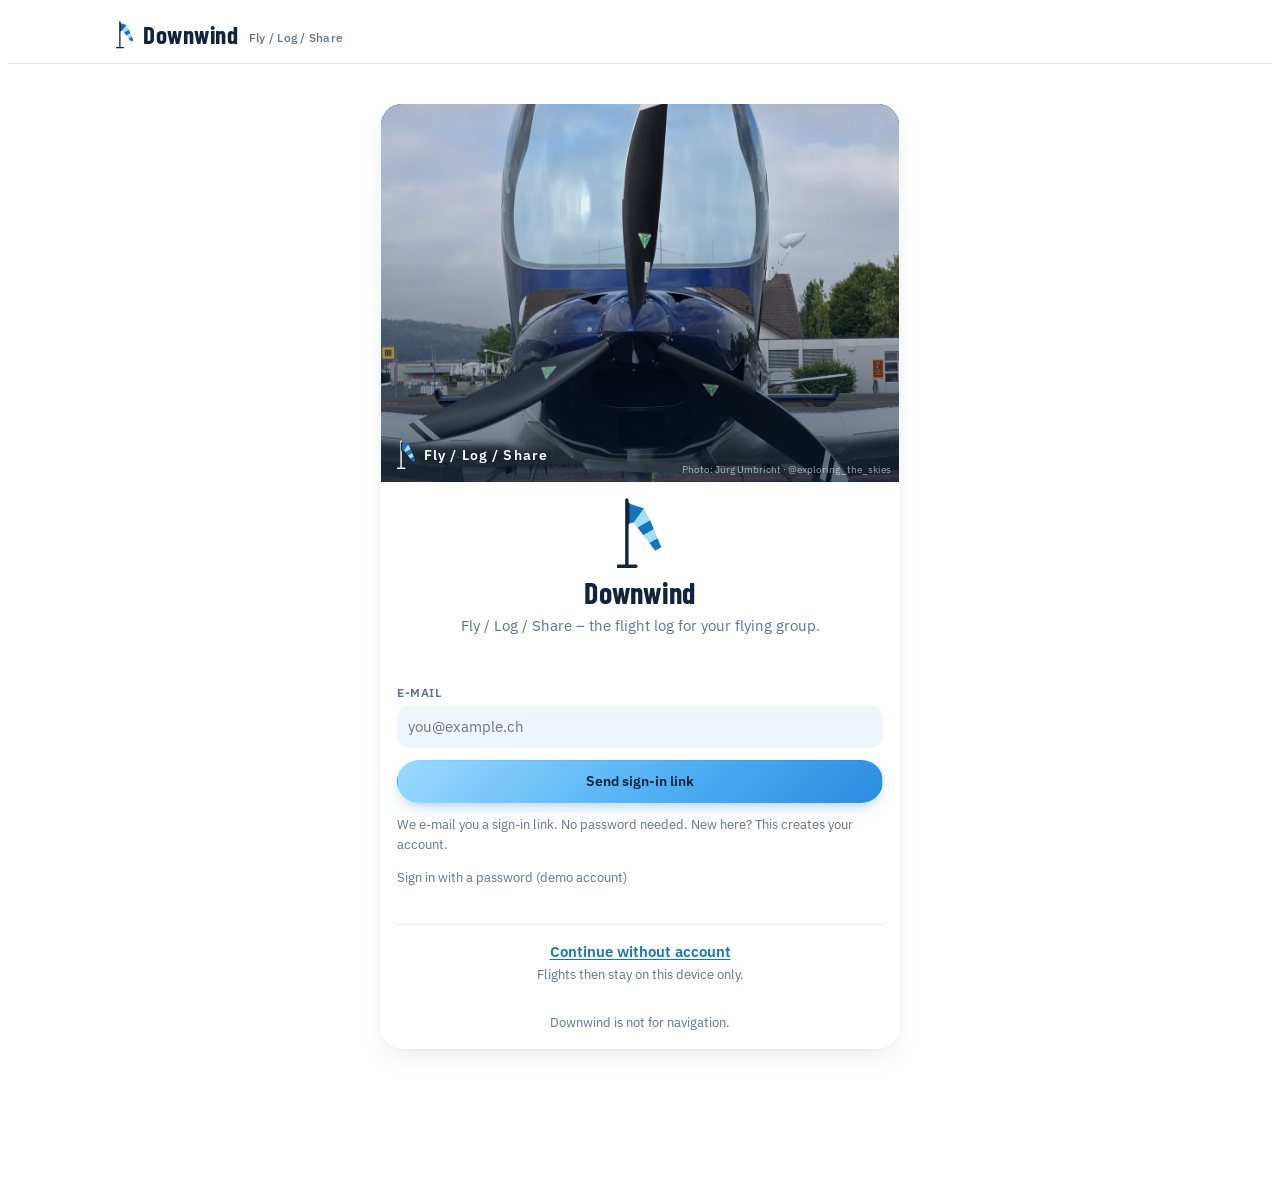
==== index.html @ 2564cd00 "Web version: flights as passenger, beta notice, admin inbox Co-Authored-By: Claude Opus 5.5 <noreply" ====
<!doctype html>
<html lang="en">
<head>
<meta charset="utf-8">
<meta name="viewport" id="vp" content="width=device-width,initial-scale=1,maximum-scale=1,user-scalable=no,viewport-fit=cover">
<meta name="theme-color" content="#FFFFFF">
<meta name="color-scheme" content="light">
<link rel="icon" type="image/svg+xml" href="favicon.svg">
<link rel="apple-touch-icon" href="apple-touch-icon.png">
<link rel="manifest" href="manifest.webmanifest">
<meta name="apple-mobile-web-app-capable" content="yes">
<meta name="mobile-web-app-capable" content="yes">
<meta name="apple-mobile-web-app-title" content="Downwind">
<title>Downwind</title>
  <script type="module" crossorigin src="./assets/index-BhSwcL5C.js"></script>
  <link rel="modulepreload" crossorigin href="./assets/rolldown-runtime-hePW80VL.js">
  <link rel="modulepreload" crossorigin href="./assets/preload-helper-BaNbYf_w.js">
  <link rel="modulepreload" crossorigin href="./assets/dist-C4hlIuk_.js">
  <link rel="stylesheet" crossorigin href="./assets/index-BS9RT2Ez.css">
</head>
<body>
<header class="top"><div class="top-in">
  <div class="brand">
    <svg class="windsock" width="18" height="28" viewBox="350 200 410 640" aria-hidden="true"><g transform="translate(108 -13)"><line x1="330" y1="230" x2="330" y2="820" stroke="#12243D" stroke-width="30" stroke-linecap="round"/><line x1="250" y1="820" x2="410" y2="820" stroke="#12243D" stroke-width="30" stroke-linecap="round"/><polygon points="350,262 483,306.8 393,430.6 350,438" fill="#1673BD"/><polygon points="483,306.8 537.3,410.7 424.7,475.7 393,430.6" fill="#A6DCFB"/><polygon points="537.3,410.7 570.8,490.7 477.2,544.7 424.7,475.7" fill="#1673BD"/><polygon points="570.8,490.7 603.8,571 530.2,613.5 477.2,544.7" fill="#A6DCFB"/><polygon points="603.8,571 636.8,651.2 583.2,682.2 530.2,613.5" fill="#1673BD"/><rect x="330" y="252" width="24" height="196" rx="10" fill="#12243D"/></g></svg>
    <span>Downwind</span><span class="tagline">Fly / Log / Share</span>
  </div>
  <h1 class="top-title" id="topTitle" hidden></h1>
  <nav class="top-nav" id="topnav">
    <button data-nav="feed">Feed</button>
    <button data-nav="explore">Explore</button>
    <button data-nav="log">Logbook</button>
    <button data-nav="club">Club</button>
    <button data-nav="record" class="rec">+ Log flight</button>
  </nav>
</div></header>
<div class="sb-shade" aria-hidden="true"></div>
<div class="hdr-actions" id="hdrActions">
  <button class="hdr-btn" data-nav="messages" aria-label="Messages"><svg viewBox="0 0 24 24" width="21" height="21" fill="none" stroke="currentColor" stroke-width="1.8" stroke-linejoin="round"><path d="M4 5.5h16a1 1 0 0 1 1 1v10a1 1 0 0 1-1 1H9.5L5 21v-3.5H4a1 1 0 0 1-1-1v-10a1 1 0 0 1 1-1z"/></svg><span class="hdr-badge" id="msgBadge" hidden></span></button>
  <button class="hdr-btn" data-nav="settings" aria-label="Settings"><svg viewBox="0 0 24 24" width="21" height="21" fill="none" stroke="currentColor" stroke-width="1.8" stroke-linecap="round" stroke-linejoin="round"><circle cx="12" cy="12" r="3"/><path d="M19.4 15a1.7 1.7 0 0 0 .3 1.8l.1.1a2 2 0 1 1-2.8 2.8l-.1-.1a1.7 1.7 0 0 0-1.8-.3 1.7 1.7 0 0 0-1 1.5V21a2 2 0 1 1-4 0v-.1a1.7 1.7 0 0 0-1.1-1.5 1.7 1.7 0 0 0-1.8.3l-.1.1a2 2 0 1 1-2.8-2.8l.1-.1a1.7 1.7 0 0 0 .3-1.8 1.7 1.7 0 0 0-1.5-1H3a2 2 0 1 1 0-4h.1a1.7 1.7 0 0 0 1.5-1.1 1.7 1.7 0 0 0-.3-1.8l-.1-.1a2 2 0 1 1 2.8-2.8l.1.1a1.7 1.7 0 0 0 1.8.3H9a1.7 1.7 0 0 0 1-1.5V3a2 2 0 1 1 4 0v.1a1.7 1.7 0 0 0 1 1.5 1.7 1.7 0 0 0 1.8-.3l.1-.1a2 2 0 1 1 2.8 2.8l-.1.1a1.7 1.7 0 0 0-.3 1.8V9a1.7 1.7 0 0 0 1.5 1H21a2 2 0 1 1 0 4h-.1a1.7 1.7 0 0 0-1.5 1z"/></svg></button>
  <button class="hdr-btn" data-nav="notifications" aria-label="Notifications"><svg viewBox="0 0 24 24" width="21" height="21" fill="none" stroke="currentColor" stroke-width="1.8" stroke-linecap="round" stroke-linejoin="round"><path d="M6 16.5V11a6 6 0 0 1 12 0v5.5l1.5 2h-15z"/><path d="M10 20.5a2 2 0 0 0 4 0"/></svg><span class="hdr-badge" id="bellBadge" hidden></span></button>
</div>

<div id="launch" aria-hidden="true"><div class="launch-in">
  <svg width="54" height="84" viewBox="350 200 410 640"><g transform="translate(108 -13)"><line x1="330" y1="230" x2="330" y2="820" stroke="#12243D" stroke-width="30" stroke-linecap="round"/><line x1="250" y1="820" x2="410" y2="820" stroke="#12243D" stroke-width="30" stroke-linecap="round"/><polygon points="350,262 483,306.8 393,430.6 350,438" fill="#1673BD"/><polygon points="483,306.8 537.3,410.7 424.7,475.7 393,430.6" fill="#A6DCFB"/><polygon points="537.3,410.7 570.8,490.7 477.2,544.7 424.7,475.7" fill="#1673BD"/><polygon points="570.8,490.7 603.8,571 530.2,613.5 477.2,544.7" fill="#A6DCFB"/><polygon points="603.8,571 636.8,651.2 583.2,682.2 530.2,613.5" fill="#1673BD"/><rect x="330" y="252" width="24" height="196" rx="10" fill="#12243D"/></g></svg>
  <div class="launch-name">Downwind</div><div class="launch-tag">Fly / Log / Share</div></div></div>
<main id="app"></main>

<nav class="tabbar" id="tabbar">
  <button data-nav="feed"><svg viewBox="0 0 24 24" fill="none" stroke="currentColor" stroke-width="1.8" stroke-linejoin="round"><path d="M3.5 10.5 12 4l8.5 6.5V20a1 1 0 0 1-1 1H15v-6H9v6H4.5a1 1 0 0 1-1-1z"/></svg>Feed</button>
  <button data-nav="explore"><svg viewBox="0 0 24 24" fill="none" stroke="currentColor" stroke-width="1.8" stroke-linejoin="round"><circle cx="12" cy="12" r="9"/><path d="m15.5 8.5-2 5-5 2 2-5z"/></svg>Explore</button>
  <button data-nav="record" class="tab-rec" aria-label="Log flight"><span><svg viewBox="0 0 24 24" fill="none" stroke="currentColor" stroke-width="2.4" stroke-linecap="round"><path d="M12 5v14M5 12h14"/></svg></span></button>
  <button data-nav="club"><svg viewBox="0 0 24 24" fill="none" stroke="currentColor" stroke-width="1.8"><circle cx="9" cy="8" r="3"/><circle cx="17" cy="9" r="2.4"/><path d="M3 20c0-3.3 2.7-6 6-6s6 2.7 6 6M15 14.6c3 .1 5.5 2.4 5.5 5.4"/></svg>Club</button>
  <button data-nav="log"><svg viewBox="0 0 24 24" fill="none" stroke="currentColor" stroke-width="1.8"><rect x="5" y="3" width="14" height="18" rx="2"/><path d="M9 8h6M9 12h6M9 16h3"/></svg>Logbook</button>
</nav>

</body>
</html>
---- assets/index-BS9RT2Ez.css ----
@font-face{font-family:Barlow Condensed;font-style:normal;font-display:swap;font-weight:300;src:url(./barlow-condensed-vietnamese-300-normal-xnqTSUBZ.woff2)format("woff2"),url(./barlow-condensed-vietnamese-300-normal-Bu3vnVSs.woff)format("woff");unicode-range:U+102-103,U+110-111,U+128-129,U+168-169,U+1A0-1A1,U+1AF-1B0,U+300-301,U+303-304,U+308-309,U+323,U+329,U+1EA0-1EF9,U+20AB}@font-face{font-family:Barlow Condensed;font-style:normal;font-display:swap;font-weight:300;src:url(./barlow-condensed-latin-ext-300-normal-CvbRRNuI.woff2)format("woff2"),url(./barlow-condensed-latin-ext-300-normal-CkEF04xU.woff)format("woff");unicode-range:U+100-2BA,U+2BD-2C5,U+2C7-2CC,U+2CE-2D7,U+2DD-2FF,U+304,U+308,U+329,U+1D00-1DBF,U+1E00-1E9F,U+1EF2-1EFF,U+2020,U+20A0-20AB,U+20AD-20C0,U+2113,U+2C60-2C7F,U+A720-A7FF}@font-face{font-family:Barlow Condensed;font-style:normal;font-display:swap;font-weight:300;src:url(./barlow-condensed-latin-300-normal-Cnd1AN-G.woff2)format("woff2"),url(./barlow-condensed-latin-300-normal-C2BQdy7F.woff)format("woff");unicode-range:U+??,U+131,U+152-153,U+2BB-2BC,U+2C6,U+2DA,U+2DC,U+304,U+308,U+329,U+2000-206F,U+20AC,U+2122,U+2191,U+2193,U+2212,U+2215,U+FEFF,U+FFFD}@font-face{font-family:Barlow Condensed;font-style:normal;font-display:swap;font-weight:600;src:url(./barlow-condensed-vietnamese-600-normal-A5AYRdjN.woff2)format("woff2"),url(./barlow-condensed-vietnamese-600-normal-CNlPk46_.woff)format("woff");unicode-range:U+102-103,U+110-111,U+128-129,U+168-169,U+1A0-1A1,U+1AF-1B0,U+300-301,U+303-304,U+308-309,U+323,U+329,U+1EA0-1EF9,U+20AB}@font-face{font-family:Barlow Condensed;font-style:normal;font-display:swap;font-weight:600;src:url(./barlow-condensed-latin-ext-600-normal-18ESti3H.woff2)format("woff2"),url(./barlow-condensed-latin-ext-600-normal-Clv9cIcR.woff)format("woff");unicode-range:U+100-2BA,U+2BD-2C5,U+2C7-2CC,U+2CE-2D7,U+2DD-2FF,U+304,U+308,U+329,U+1D00-1DBF,U+1E00-1E9F,U+1EF2-1EFF,U+2020,U+20A0-20AB,U+20AD-20C0,U+2113,U+2C60-2C7F,U+A720-A7FF}@font-face{font-family:Barlow Condensed;font-style:normal;font-display:swap;font-weight:600;src:url(./barlow-condensed-latin-600-normal-DepVgxBB.woff2)format("woff2"),url(./barlow-condensed-latin-600-normal-BFJEwTuo.woff)format("woff");unicode-range:U+??,U+131,U+152-153,U+2BB-2BC,U+2C6,U+2DA,U+2DC,U+304,U+308,U+329,U+2000-206F,U+20AC,U+2122,U+2191,U+2193,U+2212,U+2215,U+FEFF,U+FFFD}@font-face{font-family:Barlow Condensed;font-style:normal;font-display:swap;font-weight:700;src:url(./barlow-condensed-vietnamese-700-normal-DYeBwlKR.woff2)format("woff2"),url(./barlow-condensed-vietnamese-700-normal-DhIzd8Tb.woff)format("woff");unicode-range:U+102-103,U+110-111,U+128-129,U+168-169,U+1A0-1A1,U+1AF-1B0,U+300-301,U+303-304,U+308-309,U+323,U+329,U+1EA0-1EF9,U+20AB}@font-face{font-family:Barlow Condensed;font-style:normal;font-display:swap;font-weight:700;src:url(./barlow-condensed-latin-ext-700-normal-CwuXbfVR.woff2)format("woff2"),url(./barlow-condensed-latin-ext-700-normal-BIHFfxf0.woff)format("woff");unicode-range:U+100-2BA,U+2BD-2C5,U+2C7-2CC,U+2CE-2D7,U+2DD-2FF,U+304,U+308,U+329,U+1D00-1DBF,U+1E00-1E9F,U+1EF2-1EFF,U+2020,U+20A0-20AB,U+20AD-20C0,U+2113,U+2C60-2C7F,U+A720-A7FF}@font-face{font-family:Barlow Condensed;font-style:normal;font-display:swap;font-weight:700;src:url(./barlow-condensed-latin-700-normal-v1xN8_Wq.woff2)format("woff2"),url(./barlow-condensed-latin-700-normal-Dmwat-ge.woff)format("woff");unicode-range:U+??,U+131,U+152-153,U+2BB-2BC,U+2C6,U+2DA,U+2DC,U+304,U+308,U+329,U+2000-206F,U+20AC,U+2122,U+2191,U+2193,U+2212,U+2215,U+FEFF,U+FFFD}@font-face{font-family:IBM Plex Sans;font-style:normal;font-display:swap;font-weight:400;src:url(./ibm-plex-sans-cyrillic-ext-400-normal-g30qAdWV.woff2)format("woff2"),url(./ibm-plex-sans-cyrillic-ext-400-normal-Dsrv2Tcn.woff)format("woff");unicode-range:U+460-52F,U+1C80-1C8A,U+20B4,U+2DE0-2DFF,U+A640-A69F,U+FE2E-FE2F}@font-face{font-family:IBM Plex Sans;font-style:normal;font-display:swap;font-weight:400;src:url(./ibm-plex-sans-cyrillic-400-normal-DZqxrq2p.woff2)format("woff2"),url(./ibm-plex-sans-cyrillic-400-normal-BTotfTJu.woff)format("woff");unicode-range:U+301,U+400-45F,U+490-491,U+4B0-4B1,U+2116}@font-face{font-family:IBM Plex Sans;font-style:normal;font-display:swap;font-weight:400;src:url(./ibm-plex-sans-greek-400-normal-_efipK4i.woff2)format("woff2"),url(./ibm-plex-sans-greek-400-normal-D9ESIMu3.woff)format("woff");unicode-range:U+370-377,U+37A-37F,U+384-38A,U+38C,U+38E-3A1,U+3A3-3FF}@font-face{font-family:IBM Plex Sans;font-style:normal;font-display:swap;font-weight:400;src:url(./ibm-plex-sans-vietnamese-400-normal-DG4YqDda.woff2)format("woff2"),url(./ibm-plex-sans-vietnamese-400-normal-fK1oJ5dG.woff)format("woff");unicode-range:U+102-103,U+110-111,U+128-129,U+168-169,U+1A0-1A1,U+1AF-1B0,U+300-301,U+303-304,U+308-309,U+323,U+329,U+1EA0-1EF9,U+20AB}@font-face{font-family:IBM Plex Sans;font-style:normal;font-display:swap;font-weight:400;src:url(./ibm-plex-sans-latin-ext-400-normal-C5H60-Va.woff2)format("woff2"),url(./ibm-plex-sans-latin-ext-400-normal-RBey6euL.woff)format("woff");unicode-range:U+100-2BA,U+2BD-2C5,U+2C7-2CC,U+2CE-2D7,U+2DD-2FF,U+304,U+308,U+329,U+1D00-1DBF,U+1E00-1E9F,U+1EF2-1EFF,U+2020,U+20A0-20AB,U+20AD-20C0,U+2113,U+2C60-2C7F,U+A720-A7FF}@font-face{font-family:IBM Plex Sans;font-style:normal;font-display:swap;font-weight:400;src:url(./ibm-plex-sans-latin-400-normal-CDDApCn2.woff2)format("woff2"),url(./ibm-plex-sans-latin-400-normal-CYLoc0-x.woff)format("woff");unicode-range:U+??,U+131,U+152-153,U+2BB-2BC,U+2C6,U+2DA,U+2DC,U+304,U+308,U+329,U+2000-206F,U+20AC,U+2122,U+2191,U+2193,U+2212,U+2215,U+FEFF,U+FFFD}@font-face{font-family:IBM Plex Sans;font-style:normal;font-display:swap;font-weight:500;src:url(./ibm-plex-sans-cyrillic-ext-500-normal-Cs5J6C77.woff2)format("woff2"),url(./ibm-plex-sans-cyrillic-ext-500-normal-DB5PtV2g.woff)format("woff");unicode-range:U+460-52F,U+1C80-1C8A,U+20B4,U+2DE0-2DFF,U+A640-A69F,U+FE2E-FE2F}@font-face{font-family:IBM Plex Sans;font-style:normal;font-display:swap;font-weight:500;src:url(./ibm-plex-sans-cyrillic-500-normal-CocWQlwt.woff2)format("woff2"),url(./ibm-plex-sans-cyrillic-500-normal-ByOcLdNv.woff)format("woff");unicode-range:U+301,U+400-45F,U+490-491,U+4B0-4B1,U+2116}@font-face{font-family:IBM Plex Sans;font-style:normal;font-display:swap;font-weight:500;src:url(./ibm-plex-sans-greek-500-normal-JMMifIXV.woff2)format("woff2"),url(./ibm-plex-sans-greek-500-normal-CuWXN6rf.woff)format("woff");unicode-range:U+370-377,U+37A-37F,U+384-38A,U+38C,U+38E-3A1,U+3A3-3FF}@font-face{font-family:IBM Plex Sans;font-style:normal;font-display:swap;font-weight:500;src:url(./ibm-plex-sans-vietnamese-500-normal-e4dixQRQ.woff2)format("woff2"),url(./ibm-plex-sans-vietnamese-500-normal-BEb3_waV.woff)format("woff");unicode-range:U+102-103,U+110-111,U+128-129,U+168-169,U+1A0-1A1,U+1AF-1B0,U+300-301,U+303-304,U+308-309,U+323,U+329,U+1EA0-1EF9,U+20AB}@font-face{font-family:IBM Plex Sans;font-style:normal;font-display:swap;font-weight:500;src:url(./ibm-plex-sans-latin-ext-500-normal-DakdToA3.woff2)format("woff2"),url(./ibm-plex-sans-latin-ext-500-normal-D0aIdm-b.woff)format("woff");unicode-range:U+100-2BA,U+2BD-2C5,U+2C7-2CC,U+2CE-2D7,U+2DD-2FF,U+304,U+308,U+329,U+1D00-1DBF,U+1E00-1E9F,U+1EF2-1EFF,U+2020,U+20A0-20AB,U+20AD-20C0,U+2113,U+2C60-2C7F,U+A720-A7FF}@font-face{font-family:IBM Plex Sans;font-style:normal;font-display:swap;font-weight:500;src:url(./ibm-plex-sans-latin-500-normal-6ng42L7E.woff2)format("woff2"),url(./ibm-plex-sans-latin-500-normal-BgVn5rGT.woff)format("woff");unicode-range:U+??,U+131,U+152-153,U+2BB-2BC,U+2C6,U+2DA,U+2DC,U+304,U+308,U+329,U+2000-206F,U+20AC,U+2122,U+2191,U+2193,U+2212,U+2215,U+FEFF,U+FFFD}@font-face{font-family:IBM Plex Sans;font-style:normal;font-display:swap;font-weight:600;src:url(./ibm-plex-sans-cyrillic-ext-600-normal-DUMzJB7m.woff2)format("woff2"),url(./ibm-plex-sans-cyrillic-ext-600-normal-Bz0x94Yp.woff)format("woff");unicode-range:U+460-52F,U+1C80-1C8A,U+20B4,U+2DE0-2DFF,U+A640-A69F,U+FE2E-FE2F}@font-face{font-family:IBM Plex Sans;font-style:normal;font-display:swap;font-weight:600;src:url(./ibm-plex-sans-cyrillic-600-normal-71GNu3SW.woff2)format("woff2"),url(./ibm-plex-sans-cyrillic-600-normal-BGq0mW3O.woff)format("woff");unicode-range:U+301,U+400-45F,U+490-491,U+4B0-4B1,U+2116}@font-face{font-family:IBM Plex Sans;font-style:normal;font-display:swap;font-weight:600;src:url(./ibm-plex-sans-greek-600-normal-DzTrcv_p.woff2)format("woff2"),url(./ibm-plex-sans-greek-600-normal-D-CqTdkO.woff)format("woff");unicode-range:U+370-377,U+37A-37F,U+384-38A,U+38C,U+38E-3A1,U+3A3-3FF}@font-face{font-family:IBM Plex Sans;font-style:normal;font-display:swap;font-weight:600;src:url(./ibm-plex-sans-vietnamese-600-normal-DpPYBSTl.woff2)format("woff2"),url(./ibm-plex-sans-vietnamese-600-normal-DgdngZtN.woff)format("woff");unicode-range:U+102-103,U+110-111,U+128-129,U+168-169,U+1A0-1A1,U+1AF-1B0,U+300-301,U+303-304,U+308-309,U+323,U+329,U+1EA0-1EF9,U+20AB}@font-face{font-family:IBM Plex Sans;font-style:normal;font-display:swap;font-weight:600;src:url(./ibm-plex-sans-latin-ext-600-normal-DOrvGEcy.woff2)format("woff2"),url(./ibm-plex-sans-latin-ext-600-normal-DIrixKbi.woff)format("woff");unicode-range:U+100-2BA,U+2BD-2C5,U+2C7-2CC,U+2CE-2D7,U+2DD-2FF,U+304,U+308,U+329,U+1D00-1DBF,U+1E00-1E9F,U+1EF2-1EFF,U+2020,U+20A0-20AB,U+20AD-20C0,U+2113,U+2C60-2C7F,U+A720-A7FF}@font-face{font-family:IBM Plex Sans;font-style:normal;font-display:swap;font-weight:600;src:url(./ibm-plex-sans-latin-600-normal-CuJfVYMP.woff2)format("woff2"),url(./ibm-plex-sans-latin-600-normal-Cu4Hd6ag.woff)format("woff");unicode-range:U+??,U+131,U+152-153,U+2BB-2BC,U+2C6,U+2DA,U+2DC,U+304,U+308,U+329,U+2000-206F,U+20AC,U+2122,U+2191,U+2193,U+2212,U+2215,U+FEFF,U+FFFD}@font-face{font-family:IBM Plex Mono;font-style:normal;font-display:swap;font-weight:400;src:url(./ibm-plex-mono-cyrillic-ext-400-normal-xuaO2J-f.woff2)format("woff2"),url(./ibm-plex-mono-cyrillic-ext-400-normal-DMdlQ8Kv.woff)format("woff");unicode-range:U+460-52F,U+1C80-1C8A,U+20B4,U+2DE0-2DFF,U+A640-A69F,U+FE2E-FE2F}@font-face{font-family:IBM Plex Mono;font-style:normal;font-display:swap;font-weight:400;src:url(./ibm-plex-mono-cyrillic-400-normal-BSMlKf0J.woff2)format("woff2"),url(./ibm-plex-mono-cyrillic-400-normal-CEL4l2ZJ.woff)format("woff");unicode-range:U+301,U+400-45F,U+490-491,U+4B0-4B1,U+2116}@font-face{font-family:IBM Plex Mono;font-style:normal;font-display:swap;font-weight:400;src:url(./ibm-plex-mono-vietnamese-400-normal-BulugwFq.woff2)format("woff2"),url(./ibm-plex-mono-vietnamese-400-normal-DDuiU_S-.woff)format("woff");unicode-range:U+102-103,U+110-111,U+128-129,U+168-169,U+1A0-1A1,U+1AF-1B0,U+300-301,U+303-304,U+308-309,U+323,U+329,U+1EA0-1EF9,U+20AB}@font-face{font-family:IBM Plex Mono;font-style:normal;font-display:swap;font-weight:400;src:url(./ibm-plex-mono-latin-ext-400-normal-BmRBH3aV.woff2)format("woff2"),url(./ibm-plex-mono-latin-ext-400-normal-D3D2R8hC.woff)format("woff");unicode-range:U+100-2BA,U+2BD-2C5,U+2C7-2CC,U+2CE-2D7,U+2DD-2FF,U+304,U+308,U+329,U+1D00-1DBF,U+1E00-1E9F,U+1EF2-1EFF,U+2020,U+20A0-20AB,U+20AD-20C0,U+2113,U+2C60-2C7F,U+A720-A7FF}@font-face{font-family:IBM Plex Mono;font-style:normal;font-display:swap;font-weight:400;src:url(./ibm-plex-mono-latin-400-normal-DMJ8VG8y.woff2)format("woff2"),url(./ibm-plex-mono-latin-400-normal-CvHOgSBP.woff)format("woff");unicode-range:U+??,U+131,U+152-153,U+2BB-2BC,U+2C6,U+2DA,U+2DC,U+304,U+308,U+329,U+2000-206F,U+20AC,U+2122,U+2191,U+2193,U+2212,U+2215,U+FEFF,U+FFFD}@font-face{font-family:IBM Plex Mono;font-style:normal;font-display:swap;font-weight:500;src:url(./ibm-plex-mono-cyrillic-ext-500-normal-BqneJy0T.woff2)format("woff2"),url(./ibm-plex-mono-cyrillic-ext-500-normal-BIfNGwUT.woff)format("woff");unicode-range:U+460-52F,U+1C80-1C8A,U+20B4,U+2DE0-2DFF,U+A640-A69F,U+FE2E-FE2F}@font-face{font-family:IBM Plex Mono;font-style:normal;font-display:swap;font-weight:500;src:url(./ibm-plex-mono-cyrillic-500-normal-Bq9vWWag.woff2)format("woff2"),url(./ibm-plex-mono-cyrillic-500-normal-Ael50iVv.woff)format("woff");unicode-range:U+301,U+400-45F,U+490-491,U+4B0-4B1,U+2116}@font-face{font-family:IBM Plex Mono;font-style:normal;font-display:swap;font-weight:500;src:url(./ibm-plex-mono-vietnamese-500-normal-DZ4AoWbu.woff2)format("woff2"),url(./ibm-plex-mono-vietnamese-500-normal-C8zxqsMH.woff)format("woff");unicode-range:U+102-103,U+110-111,U+128-129,U+168-169,U+1A0-1A1,U+1AF-1B0,U+300-301,U+303-304,U+308-309,U+323,U+329,U+1EA0-1EF9,U+20AB}@font-face{font-family:IBM Plex Mono;font-style:normal;font-display:swap;font-weight:500;src:url(./ibm-plex-mono-latin-ext-500-normal-CAhNIIs5.woff2)format("woff2"),url(./ibm-plex-mono-latin-ext-500-normal-CZ70TYgx.woff)format("woff");unicode-range:U+100-2BA,U+2BD-2C5,U+2C7-2CC,U+2CE-2D7,U+2DD-2FF,U+304,U+308,U+329,U+1D00-1DBF,U+1E00-1E9F,U+1EF2-1EFF,U+2020,U+20A0-20AB,U+20AD-20C0,U+2113,U+2C60-2C7F,U+A720-A7FF}@font-face{font-family:IBM Plex Mono;font-style:normal;font-display:swap;font-weight:500;src:url(./ibm-plex-mono-latin-500-normal-DSY6xOcd.woff2)format("woff2"),url(./ibm-plex-mono-latin-500-normal-CB9ihrfo.woff)format("woff");unicode-range:U+??,U+131,U+152-153,U+2BB-2BC,U+2C6,U+2DA,U+2DC,U+304,U+308,U+329,U+2000-206F,U+20AC,U+2122,U+2191,U+2193,U+2212,U+2215,U+FEFF,U+FFFD}:root{--paper:#fff;--surface:#fff;--ink:#12243d;--muted:#5e7390;--line:#e1e9f2;--soft:#eef5fc;--accent:#4fb0f3;--accent-ink:#06223f;--accent-text:#1673bd;--accent-soft:#e4f3fe;--blue:#1f4e8c;--alt-low:#a6dcfb;--alt-high:#1673bd;--map-bg:#fff;--grid:#d7e6f3;--field:#3d6fa6;--good:#2e7d4f;--warn:#a86b12;--bad:#b8362a;--f-display:"Barlow Condensed","Arial Narrow",system-ui,sans-serif;--f-body:"IBM Plex Sans",system-ui,-apple-system,"Segoe UI",sans-serif;--f-mono:"IBM Plex Mono",ui-monospace,"SF Mono",Menlo,monospace;--r:10px;--lightningcss-light:initial;--lightningcss-dark: ;color-scheme:light}*{box-sizing:border-box}[hidden]{display:none!important}body{background:var(--paper);color:var(--ink);font-family:var(--f-body);-webkit-font-smoothing:antialiased;font-size:15px;line-height:1.5}button,input,select,textarea{font:inherit;color:inherit}button{cursor:pointer}:focus-visible{outline:2px solid var(--accent);outline-offset:2px}.mono{font-family:var(--f-mono);font-variant-numeric:tabular-nums}.muted{color:var(--muted)}h1,h2,h3{font-family:var(--f-display);letter-spacing:.01em;text-wrap:balance;margin:0;font-weight:700;line-height:1.1}.top{top:env(safe-area-inset-top,0px);z-index:20;background:color-mix(in srgb,var(--paper) 88%,transparent);-webkit-backdrop-filter:blur(10px);backdrop-filter:blur(10px);border-bottom:1px solid var(--line);position:sticky}.top-in{align-items:center;gap:12px;max-width:720px;height:54px;margin:0 auto;padding-inline:16px;display:flex}.brand{font-family:var(--f-display);letter-spacing:.02em;align-items:center;gap:9px;font-size:23px;font-weight:700;display:flex}.brand svg{flex:none}.top-nav{gap:4px;margin-left:auto;display:none}.top-nav button,.tabbar button{background:0 0;border:0}.top-nav button{color:var(--muted);border-radius:8px;padding:7px 12px;font-weight:500}.top-nav button[aria-current=page]{color:var(--ink);background:var(--soft)}.top-nav .rec{background:var(--accent);color:var(--accent-ink)!important}main{flex-direction:column;gap:16px;max-width:720px;margin:0 auto;padding-block:16px 110px;padding-inline:16px;display:flex}.tabbar{z-index:20;background:var(--surface);border-top:1px solid var(--line);padding-bottom:env(safe-area-inset-bottom,0px);grid-template-columns:repeat(4,1fr);display:grid;position:fixed;bottom:0;left:0;right:0}.tabbar button{color:var(--muted);flex-direction:column;align-items:center;gap:2px;padding:8px 0 9px;font-size:11.5px;font-weight:500;display:flex}.tabbar button[aria-current=page]{color:var(--accent-text)}.tabbar svg{width:22px;height:22px}@media (min-width:760px){.top-nav{display:flex}.tabbar{display:none}main{padding-bottom:48px}}.banner{border-radius:var(--r);background:var(--soft);color:var(--muted);padding:10px 12px;font-size:13.5px}.banner b{color:var(--ink);font-weight:600}.card{background:var(--surface);border:1px solid var(--line);border-radius:var(--r);box-shadow:0 1px 3px #12243d0d}.flight{overflow:hidden}.flight-head{align-items:center;gap:11px;padding:14px 14px 0;display:flex}.avatar{object-fit:cover;background:var(--soft);border-radius:50%;flex:none;width:38px;height:38px}.who{flex:1;min-width:0}.who b{white-space:nowrap;text-overflow:ellipsis;font-weight:600;display:block;overflow:hidden}.who span{color:var(--muted);font-size:12.5px}.chip{letter-spacing:.06em;text-transform:uppercase;background:var(--soft);color:var(--muted);white-space:nowrap;border-radius:99px;align-items:center;gap:4px;padding:2px 7px;font-size:11px;font-weight:600;display:inline-flex}.chip.ex{background:var(--accent-soft);color:var(--accent-text)}.flight-body{cursor:pointer;flex-direction:column;gap:10px;padding:10px 14px 12px;display:flex}.flight-title{font-size:24px}.route{font-family:var(--f-mono);color:var(--muted);flex-wrap:wrap;align-items:center;gap:8px;font-size:14px;font-weight:500;display:flex}.route .icao{color:var(--ink);font-size:15px}.route .arr{color:var(--accent-text)}.stats{grid-template-columns:repeat(3,minmax(0,1fr));gap:4px 12px;display:grid}.stat{flex-direction:column;justify-content:flex-end;min-width:0;display:flex}.stat .l{white-space:normal;overflow-wrap:break-word;-webkit-hyphens:auto;hyphens:auto;letter-spacing:.07em;text-transform:uppercase;color:var(--muted);font-size:11px;font-weight:600;line-height:1.25}.stat .v{font-family:var(--f-display);font-variant-numeric:tabular-nums;white-space:nowrap;font-size:24px;font-weight:600;line-height:1.15}.stat .v small{font-family:var(--f-body);color:var(--muted);margin-left:2px;font-size:12px;font-weight:500}.map{aspect-ratio:16/10;background:var(--map-bg);width:100%;max-width:100%;display:block}.map.tall{aspect-ratio:4/3}@media (min-width:600px){.map.tall{aspect-ratio:16/10}}.flight-foot{border-top:1px solid var(--line);align-items:center;gap:4px;padding:6px 8px;display:flex}.act{color:var(--muted);background:0 0;border:0;border-radius:8px;align-items:center;gap:6px;padding:7px 10px;font-size:13.5px;font-weight:500;display:inline-flex}.act:hover:not(:disabled){background:var(--soft);color:var(--ink)}.act:disabled{opacity:.45;cursor:default}.act svg{width:19px;height:19px}.act.on{color:var(--accent-text)}.act.on svg{fill:var(--accent)}.spacer{flex:1}.btn{border:1px solid var(--line);background:var(--surface);border-radius:9px;justify-content:center;align-items:center;gap:7px;padding:9px 14px;font-size:14px;font-weight:600;display:inline-flex}.btn:hover{background:var(--soft)}.btn.pri{background:var(--accent);border-color:var(--accent-text);color:var(--accent-ink)}.btn.pri:hover{filter:brightness(1.07)}.btn.danger{color:var(--bad)}.btn:disabled{opacity:.5;cursor:default}.row{flex-wrap:wrap;align-items:center;gap:10px;display:flex}.grid2{grid-template-columns:repeat(2,minmax(0,1fr));gap:12px;display:grid}.grid3{grid-template-columns:repeat(3,minmax(0,1fr));gap:12px;display:grid}@media (max-width:480px){.grid3{grid-template-columns:repeat(2,minmax(0,1fr))}}label.f{flex-direction:column;gap:4px;min-width:0;display:flex}label.f>span{letter-spacing:.05em;text-transform:uppercase;color:var(--muted);font-size:12px;font-weight:600}.inp{border:1px solid var(--line);background:var(--paper);border-radius:8px;width:100%;min-width:0;padding:9px 10px}.inp:focus{border-color:var(--accent-text);outline:none}.inp.icao{font-family:var(--f-mono);text-transform:uppercase;letter-spacing:.04em}textarea.inp{resize:vertical;min-height:70px}.seg{background:var(--soft);border-radius:9px;gap:2px;padding:3px;display:inline-flex}.seg button{color:var(--muted);background:0 0;border:0;border-radius:7px;padding:7px 14px;font-size:13.5px;font-weight:600}.seg button[aria-pressed=true]{background:var(--surface);color:var(--ink);box-shadow:0 1px 2px #00000014}.pad{flex-direction:column;gap:14px;padding:16px;display:flex}.drop{border:1.5px dashed var(--grid);border-radius:var(--r);text-align:center;background:var(--map-bg);flex-direction:column;align-items:center;gap:8px;padding:26px 16px;display:flex}.drop.over{border-color:var(--accent-text);background:var(--accent-soft)}.drop b{font-family:var(--f-display);font-size:21px;font-weight:600}.small{font-size:13px}.err{color:var(--bad);font-size:13.5px}.back{align-self:flex-start}.detail-head{flex-direction:column;gap:8px;display:flex}.big-route{font-family:var(--f-mono);flex-wrap:wrap;align-items:baseline;gap:10px;font-size:26px;font-weight:500;display:flex}.big-route .arr{color:var(--accent-text)}.big-route .nm{font-family:var(--f-body);color:var(--muted);font-size:13px}.stats.six{grid-template-columns:repeat(3,minmax(0,1fr));gap:12px}@media (min-width:600px){.stats.six{grid-template-columns:repeat(6,minmax(0,1fr))}}.profile-wrap{position:relative}.profile{touch-action:pan-y;width:100%;height:170px;display:block}.readout{font-family:var(--f-mono);color:var(--muted);flex-wrap:wrap;gap:14px;min-height:20px;font-size:12.5px;display:flex}.readout b{color:var(--ink);font-weight:500}.legend{color:var(--muted);flex-wrap:wrap;align-items:center;gap:14px;font-size:12px;display:flex}.legend i{vertical-align:middle;border-radius:2px;width:14px;height:3px;margin-right:5px;display:inline-block}.alt-bar{background:linear-gradient(90deg,var(--alt-low),var(--alt-high));border-radius:3px;width:90px;height:6px}.comments{flex-direction:column;gap:12px;display:flex}.cmt{gap:10px;display:flex}.cmt .avatar{width:30px;height:30px}.cmt p{overflow-wrap:anywhere;margin:2px 0 0}.cmt b{font-size:13.5px;font-weight:600}.cmt time{color:var(--muted);margin-left:6px;font-size:12px}.notes{white-space:pre-wrap;overflow-wrap:anywhere;margin:0}.confirm{background:var(--soft);border-radius:9px;flex-wrap:wrap;align-items:center;gap:8px;padding:10px 12px;font-size:14px;display:flex}.sec-title{justify-content:space-between;align-items:baseline;gap:8px;display:flex}.sec-title h2{font-size:22px}.tiles{background:var(--line);border-radius:var(--r);border:1px solid var(--line);grid-template-columns:repeat(2,minmax(0,1fr));gap:1px;display:grid;overflow:hidden}@media (min-width:600px){.tiles{grid-template-columns:repeat(4,minmax(0,1fr))}}.tile{background:var(--surface);padding:12px 14px}.tile .v{font-family:var(--f-display);font-variant-numeric:tabular-nums;font-size:30px;font-weight:600;line-height:1.1}.tile .l{letter-spacing:.07em;text-transform:uppercase;color:var(--muted);font-size:11.5px;font-weight:600}.weeks{grid-template-columns:repeat(12,minmax(0,1fr));align-items:end;gap:5px;height:120px;padding-top:8px;display:grid}.wk{flex-direction:column;justify-content:flex-end;align-items:center;gap:4px;min-width:0;height:100%;display:flex}.wk .bar{background:var(--blue);border-radius:4px 4px 1px 1px;width:100%;max-width:26px;min-height:2px}.wk.now .bar{background:var(--accent)}.wk span{color:var(--muted);font-size:10.5px;font-family:var(--f-mono)}.currency{align-items:center;gap:14px;display:flex}.cur-dot{width:44px;height:44px;font-family:var(--f-display);color:var(--surface);border-radius:50%;flex:none;place-items:center;font-size:20px;font-weight:700;display:grid}.list{flex-direction:column;display:flex}.li{border-top:1px solid var(--line);align-items:center;gap:12px;min-width:0;padding:11px 14px;display:flex}.li:first-child{border-top:0}.li .grow{flex:1;min-width:0}.li .grow b{white-space:nowrap;text-overflow:ellipsis;font-weight:600;display:block;overflow:hidden}.li .grow span{color:var(--muted);font-size:12.5px}.li .num{font-family:var(--f-mono);font-variant-numeric:tabular-nums;text-align:right;white-space:nowrap;font-size:14px}button.li{border:0;border-top:1px solid var(--line);text-align:left;background:0 0;width:100%}button.li:first-child{border-top:0}button.li:hover{background:var(--soft)}.rank{font-family:var(--f-display);text-align:center;width:26px;color:var(--muted);font-size:22px;font-weight:700}.rank.r1{color:var(--accent-text)}.fields{flex-wrap:wrap;gap:6px;display:flex}.fields span{font-family:var(--f-mono);background:var(--soft);border-radius:6px;padding:3px 8px;font-size:12.5px}.empty{text-align:center;flex-direction:column;align-items:center;gap:10px;padding:28px 18px;display:flex}.empty h2{font-size:24px}.empty p{max-width:42ch;color:var(--muted);margin:0}.me-head{align-items:center;gap:14px;display:flex}.me-head .avatar{width:56px;height:56px}.streak{flex-wrap:wrap;align-items:center;gap:16px;padding:14px 16px;display:flex}.streak-num{flex:none;align-items:center;gap:8px;display:flex}.streak-num .v{font-family:var(--f-display);color:var(--accent-text);font-variant-numeric:tabular-nums;font-size:40px;font-weight:700;line-height:1}.streak-num .u{letter-spacing:.06em;text-transform:uppercase;color:var(--muted);padding-top:2px;font-size:12px;font-weight:600;line-height:1.15}.streak-weeks{flex:1;grid-template-columns:repeat(8,minmax(0,1fr));gap:4px;min-width:220px;display:grid}.sw{flex-direction:column;align-items:center;gap:3px;min-width:0;display:flex}.sw span{color:var(--muted);font-size:10px;font-family:var(--f-mono);white-space:nowrap}.toast{left:50%;bottom:calc(76px + env(safe-area-inset-bottom,0px));z-index:50;background:var(--ink);color:var(--paper);border-radius:9px;max-width:calc(100% - 32px);padding:9px 16px;font-size:14px;font-weight:500;position:fixed;transform:translate(-50%);box-shadow:0 6px 20px #0003}@media (min-width:760px){.toast{bottom:28px}}@media (prefers-reduced-motion:no-preference){.flight{transition:border-color .15s}.flight:hover{border-color:var(--grid)}}:root{--grad:linear-gradient(135deg,#9bdaff 0%,#4fb0f3 55%,#2b8be0 100%);--shadow:0 1px 2px #12243d0d,0 10px 28px -6px #12243d1a;--card-border:transparent;--glass:#ffffffc7;--r-lg:22px}main{gap:18px;padding-bottom:128px}.card{border:1px solid var(--card-border);border-radius:var(--r-lg);box-shadow:var(--shadow)}.top{background:var(--glass);-webkit-backdrop-filter:saturate(1.6)blur(16px);box-shadow:0 1px 0 var(--line);border-bottom-color:#0000}.brand{font-size:25px}.tagline{font-family:var(--f-body);letter-spacing:.02em;color:var(--muted);white-space:nowrap;margin-left:2px;padding-top:6px;font-size:12px;font-weight:500}.btn{border-radius:999px;padding:10px 18px}.btn.pri{background:var(--grad);border-color:#0000;box-shadow:0 6px 16px -6px #2b8be08c}.inp{background:var(--soft);border-color:#0000;border-radius:12px}.inp:focus{background:var(--surface);border-color:var(--accent)}.seg,.seg button{border-radius:999px}.tiles{border-radius:var(--r-lg);box-shadow:var(--shadow);background:var(--surface);border:0;gap:0}.tile{border-right:1px solid var(--line);border-bottom:1px solid var(--line)}.banner{border-radius:16px}.stories{scrollbar-width:none;scroll-snap-type:x proximity;gap:14px;margin-inline:-16px;padding:2px 16px 4px;display:flex;overflow-x:auto}.stories::-webkit-scrollbar{display:none}.story{scroll-snap-align:start;width:68px;color:var(--ink);background:0 0;border:0;flex-direction:column;flex:none;align-items:center;gap:5px;padding:0;display:flex}.story .ring{background:var(--line);border-radius:50%;width:64px;height:64px;padding:2.5px;display:block}.story .ring.fresh{background:var(--grad)}.story .ring img,.story .ring .plus{border:2.5px solid var(--paper);object-fit:cover;background:var(--soft);border-radius:50%;place-items:center;width:100%;height:100%;display:grid}.story .ring.add{border:2px dashed var(--grid);background:0 0}.story .plus{color:var(--accent-text);font-size:28px;font-weight:300;line-height:1}.story small{white-space:nowrap;text-overflow:ellipsis;max-width:100%;color:var(--muted);font-size:11.5px;overflow:hidden}.story .ring.fresh+small{color:var(--ink);font-weight:500}.post{overflow:hidden}.post-head{align-items:center;gap:11px;padding:14px 16px 10px;display:flex}.ring-s{background:var(--grad);border-radius:50%;flex:none;padding:2px;display:block}.ring-s img{border:2px solid var(--surface);object-fit:cover;border-radius:50%;width:40px;height:40px;display:block}.post-head .who b{font-size:15px}.post-text{cursor:pointer;flex-direction:column;gap:4px;padding:0 16px 10px;display:flex}.post-title{font-family:var(--f-body);letter-spacing:-.01em;font-size:18px;font-weight:600;line-height:1.3}.post-notes{color:var(--muted);-webkit-line-clamp:2;-webkit-box-orient:vertical;margin:0;font-size:14px;display:-webkit-box;overflow:hidden}.stat-strip{grid-template-columns:repeat(4,minmax(0,1fr));gap:4px 10px;padding:0 16px 12px;display:grid}.stat-strip .stat .v{font-size:23px}.media{cursor:pointer;-webkit-tap-highlight-color:transparent;border-radius:16px;margin-inline:10px;position:relative;overflow:hidden}.media .map{aspect-ratio:4/3}@media (min-width:600px){.media .map{aspect-ratio:16/10}}.pill{background:var(--glass);-webkit-backdrop-filter:blur(10px);font-family:var(--f-mono);color:var(--ink);pointer-events:none;border-radius:999px;align-items:center;gap:6px;padding:5px 11px;font-size:12.5px;font-weight:500;display:inline-flex;position:absolute;box-shadow:0 2px 8px #12243d1f}.pill .arr{color:var(--accent-text)}.pill.tl{top:10px;left:10px}.pill.br{bottom:10px;right:10px}.pill.tr{top:10px;right:10px}.heart-burst{pointer-events:none;place-items:center;display:grid;position:absolute;inset:0}.heart-burst svg{color:#fff;width:84px;height:84px;fill:var(--accent);filter:drop-shadow(0 6px 16px #2b8be080)}.post-actions{align-items:center;gap:2px;padding:6px 8px 2px;display:flex}.post-actions .act{border-radius:999px;padding:8px 10px;font-size:14px}.post-actions .act svg{width:24px;height:24px}.post-meta{flex-direction:column;gap:3px;padding:2px 16px 14px;font-size:13.5px;display:flex}.post-meta b{font-weight:600}.post-meta .lnk{color:var(--muted);text-align:left;background:0 0;border:0;padding:0;font-size:13.5px}.post-meta p{overflow-wrap:anywhere;margin:0}@media (prefers-reduced-motion:no-preference){.pop svg{animation:.45s cubic-bezier(.2,1.6,.4,1) pop}@keyframes pop{0%{transform:scale(1)}40%{transform:scale(1.45)}to{transform:scale(1)}}.heart-burst svg{animation:.8s ease-out forwards burst}@keyframes burst{0%{opacity:0;transform:scale(.3)}25%{opacity:1;transform:scale(1.1)}60%{opacity:1;transform:scale(1)}to{opacity:0;transform:scale(1.15)}}.post{animation:.35s ease-out both rise}@keyframes rise{0%{transform:translateY(6px)}to{transform:none}}.btn,.act,.story{transition:transform .12s}.btn:active,.act:active,.story:active{transform:scale(.96)}}.streak{background:var(--grad);color:var(--accent-ink);border:0}.streak .streak-num .v{color:var(--accent-ink);font-size:46px}.streak .streak-num .u{color:var(--accent-ink);opacity:.8}.streak .sw span{color:var(--accent-ink);opacity:.75}.streak .small.muted{color:var(--accent-ink);opacity:.85}.hero{position:relative}.hero .map{aspect-ratio:4/3}@media (min-width:600px){.hero .map{aspect-ratio:16/9}}.glass-btn{background:var(--glass);-webkit-backdrop-filter:blur(10px);width:40px;height:40px;color:var(--ink);border:0;border-radius:50%;place-items:center;display:grid;position:absolute;top:12px;left:12px;box-shadow:0 2px 10px #12243d26}.glass-btn svg{width:20px;height:20px}.tabbar{left:12px;right:12px;bottom:calc(10px + env(safe-area-inset-bottom,0px));border:1px solid var(--card-border);background:var(--glass);-webkit-backdrop-filter:saturate(1.6)blur(18px);border-radius:28px;grid-template-columns:repeat(5,1fr);max-width:520px;margin:0 auto;padding:6px 4px;box-shadow:0 10px 30px -6px #12243d38}.tabbar button{border-radius:20px;padding:6px 0;font-size:11px}.tabbar .tab-rec{gap:0}.tabbar .tab-rec span{background:var(--grad);color:#fff;width:54px;height:54px;box-shadow:0 8px 20px -4px #2b8be099,0 0 0 4px var(--paper);border-radius:50%;place-items:center;margin-top:-26px;display:grid}.tabbar .tab-rec span svg{width:26px;height:26px}.toast{bottom:calc(96px + env(safe-area-inset-bottom,0px));border-radius:999px}@media (min-width:760px){.toast{bottom:28px}}.top-nav .rec{background:var(--grad);border-radius:999px;color:#fff!important}.top-nav button{border-radius:999px}.bar-row{flex:1;align-items:center;gap:10px;min-width:0;display:flex}.bar-track{background:var(--soft);border-radius:99px;flex:1;min-width:40px;height:8px;overflow:hidden}.bar-track i{background:var(--grad);border-radius:99px;height:100%;display:block}.carousel{scroll-snap-type:x mandatory;scrollbar-width:none;border-radius:16px;gap:0;margin-inline:10px;display:flex;overflow-x:auto}.carousel::-webkit-scrollbar{display:none}.carousel .slide{scroll-snap-align:center;flex:0 0 100%;min-width:0}.carousel .media{border-radius:0;margin:0}.media.photo{aspect-ratio:4/3;background:var(--soft);display:block}@media (min-width:600px){.media.photo{aspect-ratio:16/10}}.media.photo img{object-fit:cover;width:100%;height:100%;display:block}.dots{justify-content:center;gap:5px;padding-top:8px;display:flex}.dots i{background:var(--line);border-radius:50%;width:6px;height:6px;transition:background .2s,width .2s}.dots i.on{background:var(--accent);border-radius:3px;width:16px}.who-btn{text-align:left;min-width:0;color:inherit;background:0 0;border:0;flex:1;align-items:center;gap:11px;padding:0;display:flex}.who-btn:hover .who b{color:var(--accent-text)}.feed-seg{align-self:flex-start}.seg.tabs4{grid-template-columns:repeat(auto-fit,minmax(0,1fr));grid-auto-flow:column;width:100%;display:grid}.seg.tabs4 button{padding:7px 4px;font-size:13px}.glass-btn.play{background:var(--grad);color:#fff;left:auto;right:12px}.glass-btn.play svg{width:18px;height:18px}.ring-s.big img{width:52px;height:52px}.ring-s.xl img{border-width:3px;width:88px;height:88px}.pilot-head{text-align:center;align-items:center;gap:10px}.pilot-head .chips{justify-content:center}.chips{flex-wrap:wrap;gap:6px;display:flex}.chip.rating{background:var(--accent-soft);color:var(--accent-text);letter-spacing:.03em}.form-card{flex-direction:row;align-items:center;gap:16px}.form-label{font-family:var(--f-display);font-size:26px;font-weight:700;line-height:1.1;display:block}.l-up{letter-spacing:.08em;text-transform:uppercase;color:var(--muted);font-size:11.5px;font-weight:600}.gauge{flex:none}.gallery{grid-template-columns:repeat(2,minmax(0,1fr));gap:6px;display:grid}.gallery img{aspect-ratio:1;object-fit:cover;background:var(--soft);border-radius:12px;width:100%}.photo-pick{border:1.5px dashed var(--grid);color:var(--accent-text);cursor:pointer;border-radius:12px;align-items:center;gap:8px;padding:11px 12px;font-size:14px;font-weight:600;display:flex}.flabel{letter-spacing:.05em;text-transform:uppercase;color:var(--muted);font-size:12px;font-weight:600}.f{flex-direction:column;gap:4px;min-width:0;display:flex}.thumbs{flex-wrap:wrap;gap:6px;padding-top:4px;display:flex}.thumbs img{object-fit:cover;border-radius:10px;width:64px;height:64px}.rating-pick{border:0;flex-wrap:wrap;gap:6px;margin:0;padding:0;display:flex}.rating-pick legend{letter-spacing:.05em;text-transform:uppercase;color:var(--muted);margin-bottom:6px;padding:0;font-size:12px;font-weight:600}.rating-pick .rp-chips label{position:relative}.rating-pick .rp-chips input{opacity:0;cursor:pointer;margin:0;position:absolute;inset:0}.rating-pick .rp-chips label>span{background:var(--soft);color:var(--muted);border-radius:999px;padding:6px 11px;font-size:13px;font-weight:600;display:inline-block}.rating-pick .rp-chips input:checked+span{background:var(--grad);color:#fff}.rating-pick .rp-chips input:focus-visible+span{outline:2px solid var(--accent);outline-offset:2px}.icao-btn{background:var(--accent-soft);color:var(--accent-text);font:inherit;border:0;border-radius:8px;padding:0 8px}.icao-btn.small{font-family:var(--f-mono);padding:1px 6px;font-size:12.5px}.fields button{font-family:var(--f-mono);background:var(--accent-soft);color:var(--accent-text);border:0;border-radius:6px;padding:3px 8px;font-size:12.5px}.hirsch{flex-direction:row;align-items:center;gap:12px}.btn.back{align-self:flex-start;padding:8px 14px 8px 10px}.btn.back svg{display:block}button.li:disabled{cursor:default}.lnk{font:inherit;color:var(--accent-text);cursor:pointer;text-underline-offset:2px;background:0 0;border:0;padding:0;font-weight:600;text-decoration:underline}.lnk:disabled{color:var(--muted);cursor:default;text-decoration:none}.danger-text{color:var(--bad)}body.gate .tabbar,body.gate .top-nav{display:none}.card.gate{max-width:440px;margin:24px auto 0}.card.gate h1{font-size:30px}.gate-brand{text-align:center;flex-direction:column;align-items:center;gap:6px;margin:8px 0 18px;display:flex}.gate-brand h1{font-size:38px}.gate-brand p{margin:0}.gate-form{flex-direction:column;gap:12px;margin-top:14px;display:flex}.gate-form p{margin:0}.gate-form .row{justify-content:space-between}.gate-alt{border-top:1px solid var(--line);flex-direction:column;align-items:center;gap:2px;margin-top:22px;padding-top:16px;display:flex}.gate-note{text-align:center;margin:14px 0 0}.confirm p{flex-basis:100%;margin:0 0 8px}.ar-bar{background:var(--soft);color:var(--muted);text-align:left;width:100%;font-size:13.5px;font:inherit;border:0;border-radius:16px;justify-content:space-between;align-items:center;gap:10px;padding:10px 12px;font-size:13.5px;display:flex}.ar-bar b{color:var(--ink);font-weight:600}.ar-bar .btn{flex:none;padding:6px 12px;font-size:13px}.ar-bar.ok{background:var(--accent-soft)}.ar-bar.warn{background:#fff4e0}.ar-bar.rec{background:var(--accent-soft)}.ar-bar.drafts{cursor:pointer}.ar-dot{background:var(--bad);vertical-align:1px;border-radius:50%;width:9px;height:9px;margin-right:6px;animation:1.6s ease-in-out infinite ar-pulse;display:inline-block}@keyframes ar-pulse{50%{opacity:.35}}@media (prefers-reduced-motion:reduce){.ar-dot{animation:none}}.switch-row{cursor:pointer;justify-content:space-between;align-items:flex-start;gap:14px;display:flex}.switch-row input{appearance:none;background:var(--line);cursor:pointer;border-radius:14px;flex:none;width:46px;height:28px;margin-top:2px;transition:background .2s;position:relative}.switch-row input:after{content:"";background:#fff;border-radius:50%;width:22px;height:22px;transition:transform .2s;position:absolute;top:3px;left:3px;box-shadow:0 1px 3px #00000040}.switch-row input:checked{background:var(--accent-text)}.switch-row input:checked:after{transform:translate(18px)}.ar-dots{justify-content:center;gap:6px;margin:12px 0;display:flex}.ar-dots i{background:var(--line);border-radius:50%;width:7px;height:7px}.ar-dots i.on{background:var(--accent-text)}.grid4{grid-template-columns:repeat(4,minmax(0,1fr));gap:10px;display:grid}@media (max-width:520px){.grid4{grid-template-columns:repeat(2,minmax(0,1fr))}}.timeline{background:var(--soft);border-radius:12px;flex-wrap:wrap;align-items:center;gap:6px;padding:10px 12px;display:flex}.timeline i{background:var(--alt-low);border-radius:1px;flex:1;min-width:10px;height:2px}.tl-step{flex-direction:column;align-items:center;line-height:1.2;display:flex}.tl-step span{text-transform:uppercase;letter-spacing:.04em;color:var(--muted);font-size:11px}.tl-step b{font-family:var(--f-display);font-size:20px;font-weight:600}.tl-step small{color:var(--muted);font-size:10.5px}.hangar-li{flex-wrap:wrap}.ac-detect{flex-basis:100%}.ac-detect summary{cursor:pointer;color:var(--accent-text);font-weight:600}.me-head{position:relative}.icon-btn{background:var(--soft);color:var(--ink);cursor:pointer;border:0;border-radius:50%;flex:none;place-items:center;width:40px;height:40px;display:grid}.icon-btn.gear{position:absolute;top:0;right:0}.card.settings h2{margin-bottom:6px;font-size:22px}.set-row{border-top:1px solid var(--line);justify-content:space-between;align-items:center;gap:12px;padding:12px 0;display:flex}.card.settings .pad>.set-row:first-of-type,.card.settings .pad>h2+.set-row,.card.settings .pad>h2+details .set-row,.card.settings .pad>h2+.switch-row{border-top:0}.set-row>div{min-width:0}.set-row b{font-weight:600;display:block}.set-row small{color:var(--muted);font-size:13px;line-height:1.4;display:block}.set-row .btn{flex:none}.set-row.col{flex-direction:column;align-items:stretch}.set-details>summary{cursor:pointer;list-style:none}.set-details>summary::-webkit-details-marker{display:none}.set-details>summary .set-row:after{content:"›";color:var(--muted);font-size:22px;transition:transform .2s}.set-details[open]>summary .set-row:after{transform:rotate(90deg)}.set-form{flex-direction:column;gap:10px;padding:4px 0 12px;display:flex}.set-danger{border-top:1px solid var(--line);flex-direction:column;align-items:flex-start;gap:6px;margin-top:4px;padding-top:14px;display:flex}.set-danger small{color:var(--muted);font-size:13px}.set-danger .btn.danger,.settings .confirm .btn.danger{color:#fff;background:var(--bad);border-color:var(--bad)}.vis-pick{flex-direction:column;gap:6px;margin-top:8px;display:flex}.vis-pick label{border:1px solid var(--line);cursor:pointer;border-radius:12px;align-items:flex-start;gap:10px;padding:10px 12px;display:flex}.vis-pick label:has(input:checked){border-color:var(--accent-text);background:var(--accent-soft)}.vis-pick input{accent-color:var(--accent-text);margin-top:3px}.vis-pick small{color:var(--muted);font-size:12.5px;display:block}.pill.sect{pointer-events:auto;cursor:pointer;font:inherit;font-family:var(--f-mono);border:0;font-size:12.5px;top:10px;right:10px}.pill.sect[aria-pressed=true]{background:var(--blue);color:#fff}.glass-btn.play~.pill.sect{top:16px;right:62px}.sect-line{font-family:var(--f-mono);color:var(--blue);padding:0 16px 10px;font-size:13px;font-weight:500}.sect-card .sect-num{font-family:var(--f-display,var(--f-body));font-size:34px;font-weight:700;line-height:1}:root{--bronze:#b4743f;--silver:#8e99a4;--gold:#c9982b}.ch-item{border-top:1px solid var(--line);flex-direction:column;gap:6px;padding:12px 0;display:flex}.card .pad>.sec-title+.ch-item,.card .pad>.ch-item:first-child{border-top:0}.ch-head{justify-content:space-between;align-items:center;gap:10px;display:flex}.ch-bar{background:var(--line);border-radius:4px;height:8px;overflow:hidden}.ch-bar i{background:var(--grad,var(--accent));border-radius:4px;height:100%;display:block}.ch-foot{justify-content:space-between;gap:10px;display:flex}.medals{gap:4px;display:inline-flex}.medal{background:var(--line);border-radius:50%;width:12px;height:12px}.medal.bronze{background:var(--bronze)}.medal.silver{background:var(--silver)}.medal.gold{background:var(--gold)}.badges{grid-template-columns:repeat(auto-fill,minmax(92px,1fr));gap:12px;display:grid}.badge{text-align:center;flex-direction:column;align-items:center;gap:4px;min-width:0;display:flex}.badge b{font-size:12.5px;line-height:1.2}.badge small{color:var(--muted);font-size:11.5px}.badge-disc{color:#fff;background:var(--muted);border-radius:50%;place-items:center;width:48px;height:48px;display:grid;box-shadow:inset 0 0 0 3px #ffffff59}.badge.bronze .badge-disc{background:var(--bronze)}.badge.silver .badge-disc{background:var(--silver)}.badge.gold .badge-disc{background:var(--gold)}.badge-post-body{align-items:center;gap:14px;display:flex}canvas.map.expandable{cursor:zoom-in}.map-hint{pointer-events:none;position:absolute;bottom:10px;left:10px}body.fm-open{overflow:hidden}.fullmap{z-index:100;touch-action:none;background:#f3f6f9;position:fixed;inset:0;overflow:hidden}.fullmap.anim{transition:top .25s,left .25s,width .25s,height .25s,border-radius .25s,transform .2s}.fullmap.opening .fm-btn,.fullmap.opening .fm-bottom,.fullmap.closing .fm-btn,.fullmap.closing .fm-bottom,.fullmap.closing .fm-note{opacity:0}.fm-map{width:100%;height:100%;inset:0;position:absolute!important}.fm-btn{width:44px;height:44px;color:var(--ink);font:inherit;background:#fff;border:0;border-radius:50%;place-items:center;transition:opacity .2s;display:grid;box-shadow:0 2px 10px #12243d38}.fm-btn[aria-pressed=true]{background:var(--blue);color:#fff}.fm-txt{font-family:var(--f-display);font-size:15px;font-weight:700}.fm-close{top:calc(10px + env(safe-area-inset-top,0px));z-index:3;position:absolute;left:12px}.fm-grab{top:env(safe-area-inset-top,0px);z-index:2;cursor:grab;touch-action:none;place-items:center;height:36px;display:grid;position:absolute;left:70px;right:70px}.fm-grab i{background:#12243d59;border-radius:3px;width:44px;height:5px}.fm-col{z-index:3;flex-direction:column;gap:10px;display:flex;position:absolute}.fm-right{top:calc(10px + env(safe-area-inset-top,0px));right:12px}.fm-layers{top:calc(64px + env(safe-area-inset-top,0px));z-index:4;background:#fff;border-radius:12px;flex-direction:column;min-width:170px;padding:6px;display:flex;position:absolute;right:64px;box-shadow:0 6px 24px #12243d40}.fm-layers button{text-align:left;font:inherit;background:0 0;border:0;border-radius:8px;padding:10px 12px;font-weight:500}.fm-layers button[aria-checked=true]{background:var(--accent-soft);color:var(--accent-text)}.fm-bottom{left:12px;right:12px;bottom:calc(34px + env(safe-area-inset-bottom,0px));z-index:3;pointer-events:none;align-items:flex-end;gap:10px;transition:opacity .2s;display:flex;position:absolute}.fm-bottom>*{pointer-events:auto}.fm-bottom .fm-btn[data-fm=fit]{order:2;margin-left:auto}.fm-replay{background:#ffffffeb;border-radius:22px;flex-wrap:wrap;flex:1;align-items:center;gap:8px 10px;min-width:0;padding:6px 12px 6px 6px;display:flex;box-shadow:0 2px 10px #12243d2e}.fm-play{background:var(--grad);color:#fff;width:38px;height:38px;box-shadow:none}.fm-slider{min-width:90px;accent-color:var(--accent-text);flex:1}.fm-read{color:var(--ink);white-space:nowrap;font-size:12px}.fm-cams{flex-wrap:wrap;flex-basis:100%;gap:4px;display:flex}.fm-cams button{border:1px solid var(--line);font:inherit;background:#fff;border-radius:99px;padding:4px 11px;font-size:12.5px;font-weight:600}.fm-cams button[aria-pressed=true]{background:var(--blue);color:#fff;border-color:var(--blue)}.fm-note{left:50%;bottom:calc(8px + env(safe-area-inset-bottom,0px));z-index:2;color:var(--muted);white-space:nowrap;background:#ffffffd9;border-radius:99px;padding:2px 8px;font-size:11px;transition:opacity .2s;position:absolute;transform:translate(-50%)}.fullmap .maplibregl-ctrl-top-right{top:calc(118px + env(safe-area-inset-top,0px));right:4px}.fullmap:not(.rotated) .maplibregl-ctrl-top-right{display:none}.fullmap .maplibregl-ctrl-bottom-left{bottom:calc(128px + env(safe-area-inset-bottom,0px))}.fullmap .maplibregl-ctrl-bottom-right{bottom:calc(84px + env(safe-area-inset-bottom,0px))}.fullmap .maplibregl-ctrl-attrib{font-size:10px}.gl-pop{flex-direction:column;gap:2px;min-width:120px;font-size:12.5px;display:flex}.gl-pop b{font-size:13px}.gl-pop .lnk{align-self:flex-start;margin-top:4px}.gl-plane{filter:drop-shadow(0 2px 6px #0a2e6659)}.wx .pad{gap:10px}.wx-cat{text-align:center;color:#fff;min-width:44px;font:700 12px var(--f-mono);letter-spacing:.04em;border-radius:6px;padding:2px 7px;display:inline-block}.wx-cat.none{background:var(--muted)}.wx-metar{background:var(--soft);border-radius:10px;flex-direction:column;gap:6px;padding:10px 12px;display:flex}.wx-metar.old{opacity:.6}.wx-metar .row{align-items:center;gap:8px}.wx-sum{font-weight:600}.wx-raw{font:12.5px/1.45 var(--f-mono);white-space:pre-wrap;word-break:break-word;color:var(--ink);display:block}.wx-old{color:#c62828;font-weight:600}.wx-nearest{color:#c62828;margin:0;font-weight:700}.wx-taf summary{cursor:pointer}.wx-flight{flex-direction:column;gap:6px;display:flex}.wx-flight .row{align-items:center;gap:8px}.chip.live-on{color:#1d5b31;background:#e3f4e8}.sheet-wrap{z-index:90;background:#0a142373;justify-content:center;align-items:flex-end;display:flex;position:fixed;inset:0}.sheet{background:var(--surface);width:100%;max-width:560px;max-height:92vh;padding:16px 16px calc(18px + env(safe-area-inset-bottom,0px));border-radius:22px 22px 0 0;flex-direction:column;gap:12px;display:flex;overflow:auto}@media (min-width:760px){.sheet-wrap{align-items:center}.sheet{border-radius:22px}}.sheet-head{justify-content:space-between;align-items:center;display:flex}.sheet-head h2{margin:0;font-size:24px}.icon-x{background:var(--soft);width:36px;height:36px;color:var(--ink);border:0;border-radius:50%;font-size:22px;line-height:1}.v-preview video,.v-preview img{object-fit:contain;background:#0b1b2e;border-radius:14px;width:100%;max-height:52vh}.v-progress{flex-direction:column;gap:6px;display:flex}.af-chips .chip.af{text-transform:none;letter-spacing:0;color:#1d5b31;background:#e3f4e8;border-radius:10px;flex-direction:column;align-items:flex-start;gap:0;padding:5px 10px;font-size:13px}.af-chips .chip.af small{color:#3c6b4b;font-size:11px;font-weight:500}.af-edit .seg button{padding:5px 10px}.af-cams{flex-direction:column;gap:8px;display:flex}.af-cams img{border-radius:10px;width:100%}.stars{color:#e3a600;letter-spacing:1px}.stars .off{color:var(--line)}.review{border-top:1px solid var(--line);flex-direction:column;gap:4px;padding:10px 0;display:flex}.review p{margin:0}.chip.landed{align-self:flex-start}.review-form{flex-direction:column;gap:8px;display:flex}.rate-pick{gap:4px;display:flex}.rate-pick input{opacity:0;pointer-events:none;position:absolute}.rate-pick span{color:var(--line);cursor:pointer;font-size:28px;line-height:1}.rate-pick:has(input:checked) span{color:#e3a600}.rate-pick label:has(input:checked)~label span{color:var(--line)}.filter-chips{flex-wrap:wrap;gap:6px;margin:4px 0 6px;display:flex}.chip-btn{border:1px solid var(--line);background:var(--surface);font:inherit;color:var(--ink);border-radius:99px;padding:5px 11px;font-size:13px;font-weight:500}.chip-btn[aria-pressed=true]{background:var(--blue);border-color:var(--blue);color:#fff}.flmap{z-index:60;background:var(--surface,#fff);flex-direction:column;animation:.22s ease-out flmIn;display:flex;position:fixed;inset:0}@keyframes flmIn{0%{opacity:0;transform:translateY(24px)}to{opacity:1;transform:none}}@media (prefers-reduced-motion:reduce){.flmap{animation:none}}.flm-top{padding:calc(env(safe-area-inset-top) + 10px) 16px 8px;border-bottom:1px solid var(--line);flex-direction:column;gap:8px;display:flex}.flm-head{justify-content:space-between;align-items:center;gap:10px;display:flex}.flm-head h2{text-overflow:ellipsis;white-space:nowrap;min-width:0;margin:0;font-size:24px;overflow:hidden}.flm-head .fm-btn{box-shadow:none;border:1px solid var(--line);position:static}.flm-stats{grid-template-columns:repeat(5,minmax(0,1fr));gap:6px;display:grid}.flm-stats div{flex-direction:column;min-width:0;display:flex}.flm-stats b{font-family:var(--f-cond,"Barlow Condensed");white-space:nowrap;font-size:22px;line-height:1.1}.flm-stats span{color:var(--muted);font-size:10.5px;line-height:1.2}.flm-modes{display:flex;overflow-x:auto}.flm-modes button{flex:1 0 auto;padding:6px 10px;font-size:13px}.flm-filters{grid-template-columns:repeat(3,minmax(0,1fr));gap:6px;display:grid}.flm-filters .inp{min-width:0;padding:6px 8px;font-size:13px}.flm-map{flex:1;min-height:0;position:relative}.flm-gl{inset:0;position:absolute!important}.flm-map .fm-note{z-index:2;position:absolute;bottom:30px;left:50%;transform:translate(-50%)}.flm-bottom{padding:10px 16px calc(env(safe-area-inset-bottom) + 10px);border-top:1px solid var(--line);gap:8px;display:flex}.flm-bottom .btn{flex:1}.flm-photo{cursor:pointer;background:#dcebf7 50%/cover no-repeat;border:3px solid #fff;border-radius:10px;width:46px;height:46px;padding:0;box-shadow:0 2px 8px #0a2e6659}.verif{color:#4a3800;white-space:normal;background:#fff4d6;border:1px solid #e3b440;border-radius:999px;padding:3px 8px;font-size:12px;font-weight:600;display:inline-block}.verif.ok{color:#1d5b31;background:#e3f4e8;border-color:#7cc092}.circ-warn{color:#4a3800;background:#fff4d6;border:1px solid #e3b440;border-radius:12px;margin-bottom:10px;padding:10px 12px;font-size:13.5px;line-height:1.4}.circuit-card .sec-title{flex-wrap:wrap;gap:6px}.circ-full{z-index:70;background:#fff;flex-direction:column;display:flex;position:fixed;inset:0}.circ-head{padding:calc(env(safe-area-inset-top) + 8px) 12px 8px 16px;border-bottom:1px solid var(--line);align-items:center;gap:10px;display:flex}.circ-head b{font-family:var(--f-cond,"Barlow Condensed");font-size:22px}.circ-head .verif{margin-right:auto}.circ-head .fm-btn{box-shadow:none;border:1px solid var(--line);font-size:24px;line-height:1}.circ-full iframe{border:0;flex:1;width:100%}.top{padding-top:env(safe-area-inset-top,0px);position:relative!important;top:0!important}.top-in{padding-right:112px}.top-title{font-family:var(--f-display);letter-spacing:.01em;margin:0;font-size:27px;font-weight:700}.sb-shade{height:env(safe-area-inset-top,0px);background:var(--glass,#ffffffe6);-webkit-backdrop-filter:blur(12px);z-index:30;position:fixed;top:0;left:0;right:0}.hdr-actions{z-index:31;top:calc(env(safe-area-inset-top,0px) + 7px);gap:8px;display:flex;position:fixed;right:max(12px,50vw - 348px)}.hdr-btn{width:40px;height:40px;color:var(--ink);background:#fff;border:0;border-radius:50%;place-items:center;padding:0;display:grid;position:relative;box-shadow:0 2px 10px #12243d33}.hdr-btn[aria-current=page]{background:var(--blue);color:#fff}.hdr-badge{color:#fff;min-width:19px;height:19px;font:700 11px/19px var(--f-body,system-ui);text-align:center;box-sizing:content-box;background:#d32f2f;border:2px solid #fff;border-radius:10px;padding:0 5px;position:absolute;top:-4px;right:-4px}body.gate .hdr-actions,body.fm-open .hdr-actions{display:none}.notif{align-items:flex-start}.notif .grow span.ni-txt{color:var(--ink);white-space:normal;font-size:14.5px;line-height:1.35}.notif.unread{background:#eaf4fc}.notif.unread .ni-txt:before{content:"";background:var(--blue);vertical-align:1px;border-radius:50%;width:8px;height:8px;margin-right:6px;display:inline-block}.ni-av{object-fit:cover;border-radius:50%;flex:none;width:36px;height:36px}.ni-ic{color:#8a5a00;background:#fff4d6;border-radius:50%;flex:none;place-items:center;width:36px;height:36px;display:grid}.search-wrap{top:calc(env(safe-area-inset-top,0px) + 58px);z-index:15;position:sticky}.search-wrap .search{width:100%;margin-right:0}.search{border:1px solid var(--line);height:42px;color:var(--muted);background:#fff;border-radius:999px;align-items:center;gap:8px;padding:0 14px;display:flex;box-shadow:0 2px 10px #12243d14}.search input{font:inherit;color:var(--ink);background:0 0;border:0;outline:0;flex:1;min-width:0;font-size:16px}.search-card{max-height:60vh;margin-top:8px;overflow:auto}.chat-li .grow span{white-space:nowrap;text-overflow:ellipsis;overflow:hidden}.chat-li.unread b{font-weight:700}.chat-meta{flex-direction:column;flex:none;align-items:flex-end;gap:4px;display:flex}.chat-meta .cnt{color:#fff;background:#d32f2f;border-radius:10px;place-items:center;min-width:20px;height:20px;padding:0 6px;font-size:11.5px;font-weight:700;display:grid}.ni-ic.grp{background:var(--soft,#eaf4fc);color:var(--blue);font-weight:700}.chat-head{align-items:center;gap:10px;margin-right:100px;display:flex}.chat-head .grow{flex-direction:column;min-width:0;display:flex}.chat-head .grow b{white-space:nowrap;text-overflow:ellipsis;font-size:18px;overflow:hidden}.chat-menu{z-index:5;position:relative}.danger-txt{color:#c62828}.chat-list{flex-direction:column;gap:8px;min-height:40vh;padding:6px 0 12px;display:flex}.msg{flex-direction:column;align-items:flex-start;max-width:82%;display:flex}.msg.me{align-self:flex-end;align-items:flex-end}.msg-who{color:var(--muted);margin:0 0 2px 10px;font-size:12px}.bub{border:1px solid var(--line);background:#fff;border-radius:18px 18px 18px 6px;flex-direction:column;gap:6px;padding:8px 12px;display:flex;box-shadow:0 1px 2px #12243d0d}.msg.me .bub{background:var(--blue);border-color:var(--blue);color:#fff;border-radius:18px 18px 6px}.bub p{white-space:pre-wrap;overflow-wrap:anywhere;margin:0}.bub.deleted{color:var(--muted);background:0 0;font-style:italic}.msg.me .bub.deleted{color:var(--muted);border-color:var(--line);background:0 0}.msg-foot{color:var(--muted);gap:8px;padding:2px 8px;font-size:11px;display:flex}.msg-foot .lnk{font-size:11px}.msg-read{color:var(--muted);align-self:flex-end;margin-top:-4px;padding-right:8px;font-size:11px}.msg-ph{grid-template-columns:repeat(2,minmax(0,1fr));gap:4px;display:grid}.msg-ph img{aspect-ratio:1;object-fit:cover;background:#dcebf7;border-radius:10px;width:100%}.msg-card{text-align:left;border:1px solid var(--line);color:var(--ink);font:inherit;background:#fff;border-radius:12px;flex-direction:column;gap:2px;min-width:200px;padding:8px;display:flex}.msg-card canvas.map{border-radius:8px;width:100%;height:110px}.msg-card span{color:var(--muted);font-size:12.5px}.chat-form{bottom:calc(env(safe-area-inset-bottom,0px) + 86px);background:var(--paper,#fff);flex-direction:column;gap:6px;padding:8px 0;display:flex;position:sticky}.chat-row{align-items:flex-end;gap:8px;display:flex}.chat-row textarea{resize:none;border-radius:21px;flex:1;min-height:42px;max-height:120px;padding:10px 14px}.chat-ph{border:1px solid var(--line);cursor:pointer;background:#fff;border-radius:50%;flex:none;place-items:center;width:42px;height:42px;font-size:18px;display:grid}.chat-pending{gap:6px;display:flex}.chat-pending span{position:relative}.chat-pending img{object-fit:cover;border-radius:8px;width:56px;height:56px}.chat-pending .icon-x{border:1px solid var(--line);background:#fff;border-radius:50%;width:22px;height:22px;padding:0;font-size:14px;line-height:1;position:absolute;top:-6px;right:-6px}.banner.warn{color:#4a3800;background:#fff4d6;border-color:#e3b440}.avatar-edit{flex-wrap:wrap;align-items:center;gap:16px;padding:6px 0 14px;display:flex}.avatar-edit .ring-s.xl img{object-fit:cover;width:72px;height:72px}.card-inset{border:1px solid var(--line);background:var(--surface);border-radius:14px;flex-direction:column;gap:10px;padding:14px;display:flex}.ring-s img{object-fit:cover}.fm-btn[data-fm=sectors][aria-pressed=true]{background:var(--blue);color:#fff}html,body{overscroll-behavior-x:none;max-width:100%;overflow-x:clip}main{overflow-x:clip}img,canvas,video,svg{max-width:100%}@media (pointer:coarse){input,select,textarea{font-size:16px}}.cmt-confirm{flex-wrap:wrap;align-items:center;gap:6px;display:inline-flex}.tabbar button[aria-current=page]:not(.tab-rec){color:var(--accent-text);background:color-mix(in srgb,var(--accent-text) 11%,transparent);font-weight:600}.tabbar button[aria-current=page]:not(.tab-rec) svg{stroke-width:2.2px}.top-nav button[aria-current=page]{font-weight:600}@media (max-width:439px){.top .brand{grid-template-rows:auto auto;grid-template-columns:auto auto;align-items:end;gap:0 8px;display:grid}.top .brand svg{grid-row:1/3;align-self:center}.top .brand .tagline{letter-spacing:.04em;grid-column:2;margin:0;padding:0;font-size:10.5px;line-height:1.1}.top .brand>span:not(.tagline){line-height:1}}html{touch-action:manipulation;-webkit-text-size-adjust:100%;-moz-text-size-adjust:100%;text-size-adjust:100%}.avatar-open{cursor:zoom-in;background:0 0;border:0;border-radius:50%;padding:0}.photo-viewer{z-index:200;padding:calc(env(safe-area-inset-top,0px) + 56px) 16px calc(env(safe-area-inset-bottom,0px) + 24px);cursor:zoom-out;background:#081220eb;place-items:center;animation:.18s ease-out pvIn;display:grid;position:fixed;inset:0}.photo-viewer img{object-fit:contain;border-radius:18px;max-width:min(100%,640px);max-height:100%;box-shadow:0 20px 60px #00000073}.pv-close{top:calc(env(safe-area-inset-top,0px) + 12px);color:#fff;background:#ffffff29;border:0;border-radius:50%;width:44px;height:44px;font-size:28px;line-height:1;position:absolute;right:16px}@keyframes pvIn{0%{opacity:0}to{opacity:1}}@media (prefers-reduced-motion:reduce){.photo-viewer{animation:none}}.fm-follow{background:var(--blue);color:#fff;font:600 13px var(--f-body);white-space:nowrap;border:0;border-radius:999px;flex:none;padding:7px 12px}.fm-follow[hidden]{display:none}.sw{position:relative}.sw .prop{width:28px;height:28px;color:var(--muted);opacity:.45;place-items:center;display:grid}.sw.on .prop{color:var(--accent-text);opacity:1}.streak .sw .prop{color:#fff;opacity:.38}.streak .sw.on .prop{opacity:1;filter:drop-shadow(0 1px 2px #06223f40)}.sw.now .prop{outline-offset:1px;border-radius:50%;outline:1.5px dashed}.sw.now.on .prop{outline:0}.sw.now.on .prop svg{animation:9s linear infinite propSpin}.sw em{font:600 9.5px var(--f-mono);color:#1673bd;background:#fff;border-radius:7px;padding:0 4px;font-style:normal;line-height:14px;position:absolute;top:-4px;right:calc(50% - 20px)}@keyframes propSpin{to{transform:rotate(360deg)}}@media (prefers-reduced-motion:reduce){.sw.now.on .prop svg{animation:none}}.map-seg{z-index:2;background:var(--glass);-webkit-backdrop-filter:blur(10px);position:absolute;top:10px;left:10px;box-shadow:0 2px 8px #12243d1f}.map-seg button{padding:5px 11px;font-size:12.5px}#launch{z-index:500;background:#fff;place-items:center;transition:opacity .35s;display:grid;position:fixed;inset:0}#launch.hide{opacity:0;pointer-events:none}.launch-in{flex-direction:column;align-items:center;gap:6px;animation:.45s ease-out both launchIn;display:flex}.launch-name{font-family:var(--f-display);letter-spacing:.02em;color:#12243d;margin-top:8px;font-size:40px;font-weight:700;line-height:1}.launch-tag{font-family:var(--f-body);letter-spacing:.08em;color:#1673bd;font-size:15px;font-weight:500}@keyframes launchIn{0%{opacity:0;transform:translateY(6px)}to{opacity:1;transform:none}}@media (prefers-reduced-motion:reduce){.launch-in{animation:none}}.rating-pick{flex-direction:column;gap:12px;display:flex}.rating-pick .rp-group{border:0;flex-direction:column;gap:8px;margin:0;padding:0;display:flex}.rating-pick .rp-group>legend,.rating-pick details.rp-group>summary{letter-spacing:.05em;text-transform:uppercase;color:var(--muted);margin-bottom:6px;padding:0;font-size:12px;font-weight:600}.rating-pick details.rp-group>summary{cursor:pointer;list-style:revert}.rp-chips{flex-wrap:wrap;gap:6px;display:flex}.rp-cat{border-top:1px solid var(--line);grid-template-columns:86px 1fr;align-items:start;gap:6px 10px;padding:6px 0;display:grid}.rp-cat:first-of-type{border-top:0}.rp-catname{padding-top:6px;font-size:13px;font-weight:600}.rp-train{color:var(--muted);grid-column:2;align-items:center;gap:8px;font-size:13px;display:inline-flex;position:static}.rating-pick .rp-train input{opacity:1;width:18px;height:18px;accent-color:var(--accent-text);margin:0;position:static}.rating-pick .rp-train span{background:0 0;padding:0;font-weight:500}.rp-train input:disabled+span{opacity:.45}.rp-train input:checked+span{color:var(--accent-text);font-weight:600}.rp-cloud{display:inline-flex}.rp-cloud[hidden]{display:none}.rp-type small{margin-top:4px;font-size:12px;display:block}.rating-line .chip.instr{background:var(--soft);color:var(--ink);letter-spacing:.06em;font-weight:700}@media (max-width:420px){.rp-cat{grid-template-columns:1fr}.rp-train{grid-column:1}}.tag-pick{border:0;flex-direction:column;gap:6px;margin:0;padding:0;display:flex}.tag-pick legend{letter-spacing:.05em;text-transform:uppercase;color:var(--muted);margin-bottom:6px;padding:0;font-size:12px;font-weight:600}.tag-chips{flex-wrap:wrap;gap:6px;display:flex}.tag-chips label{position:relative}.tag-chips input{opacity:0;cursor:pointer;margin:0;position:absolute;inset:0}.tag-chips span{background:var(--soft);color:var(--muted);border-radius:999px;align-items:center;gap:6px;padding:4px 11px 4px 4px;font-size:13px;display:inline-flex}.tag-chips img{object-fit:cover;border-radius:50%;width:24px;height:24px}.tag-chips input:checked+span{background:var(--grad);color:#fff}.tag-chips input:focus-visible+span{outline:2px solid var(--accent);outline-offset:2px}.with-line{color:var(--muted);margin-top:2px}.with-line .lnk{font-size:inherit}.same-fl{line-height:1.5;display:block}.same-fl.ok{background:var(--accent-soft)}.btn.small{margin-left:4px;padding:5px 12px;font-size:13px}.card.gate.has-hero{padding:0;overflow:hidden}.gate-hero{background:#0b2a4a;height:clamp(230px,42vh,400px);margin:0;position:relative;overflow:hidden}.gate-hero img{object-fit:cover;width:100%;height:100%;animation:18s ease-out both heroZoom;display:block}.gate-hero:after{content:"";pointer-events:none;background:linear-gradient(#06182e0d 35%,#06182e9e);position:absolute;inset:0}.gate-title{z-index:1;color:#fff;font:700 clamp(30px,8.5vw,42px)/1.02 var(--f-display);letter-spacing:.005em;text-shadow:0 2px 14px #00000059;-webkit-hyphens:auto;hyphens:auto;overflow-wrap:break-word;margin:0;position:absolute;bottom:38px;left:16px;right:16px}.gate-hero figcaption{z-index:1;font-size:10px;line-height:1.2;position:absolute;bottom:6px;right:8px}.gate-hero figcaption a{color:#fff9;text-decoration:none}.gate-kicker{z-index:1;color:#fff;font:600 14px var(--f-body);letter-spacing:.08em;text-shadow:0 1px 6px #0006;align-items:center;gap:8px;display:flex;position:absolute;bottom:12px;left:16px}.gate-kicker svg line{stroke:#fff}.gate-step{font-family:var(--f-mono);-webkit-backdrop-filter:blur(6px);background:#fff3;border-radius:999px;padding:3px 9px;font-size:13px}.card.gate.has-hero .gate-brand{margin-top:0}@keyframes heroZoom{0%{transform:scale(1.12)}to{transform:scale(1)}}@media (prefers-reduced-motion:reduce){.gate-hero img{animation:none}}.block-fields{flex-wrap:wrap;align-items:center;gap:6px 8px;margin-top:8px;display:flex}.block-fields em{color:var(--muted);font-size:12.5px;font-style:normal}.block-min{text-align:center;width:64px;padding:6px 8px}.find-search{margin:0 0 4px}.find-li{align-items:center;gap:10px;display:flex}.find-who{text-align:left;min-width:0;font:inherit;color:inherit;background:0 0;border:0;flex:1;align-items:center;gap:10px;padding:0;display:flex}.find-who .grow{flex-direction:column;min-width:0;display:flex}.find-who .grow span{color:var(--muted);white-space:nowrap;text-overflow:ellipsis;font-size:12.5px;overflow:hidden}@media (min-width:1000px){main,.top-in{max-width:1080px}.hdr-actions{right:max(12px,50vw - 528px)}.feed-list{columns:2;column-gap:18px}.feed-list>*{break-inside:avoid;margin-bottom:18px;display:block}.settings-grid{columns:2;column-gap:18px}.settings-grid>.card{break-inside:avoid;margin-bottom:18px;display:block}.hero .map.tall{aspect-ratio:21/9}.card.gate{max-width:520px}}@media (min-width:760px) and (max-width:999px){main,.top-in{max-width:760px}.hdr-actions{right:max(12px,50vw - 368px)}}@media (min-width:760px){.top-in{padding-right:148px}}@media (min-width:760px) and (max-width:999px){.brand .tagline{display:none}.top-nav button{padding:7px 10px}}.rp-pax{border:1px solid var(--line);cursor:pointer;border-radius:14px;align-items:flex-start;gap:10px;margin-bottom:6px;padding:12px 14px;display:flex}.rp-pax input{margin-top:3px}.rp-pax span{flex-direction:column;gap:2px;display:flex}.rp-pax small{color:var(--muted);font-size:12.5px}.rating-pick.pax-only .rp-group:not(.rp-lic){display:none}.pax-rows{flex-direction:column;gap:8px;margin-top:6px;display:flex}.pax-row{justify-content:space-between;align-items:center;gap:10px;display:flex}.pax-seat{width:auto;padding:6px 8px;font-size:13px}.pax-panel{flex-direction:column;gap:10px;display:flex}.ticket-wrap{max-width:380px}.ticket-img{background:var(--soft);aspect-ratio:4/5;object-fit:contain;border-radius:18px;width:100%;display:block}.media.ticket-media{background:var(--soft);justify-content:center;align-items:center;display:flex}.media.ticket-media img{aspect-ratio:auto;object-fit:contain;border-radius:0;width:auto;max-width:100%;height:100%}.pax-line svg{vertical-align:-2px;color:var(--blue)}.pax-li{align-items:center;gap:10px;display:flex}.pax-li .grow{flex-direction:column;min-width:0;display:flex}.pax-li .grow>span:last-child{color:var(--muted);font-size:12.5px}.pax-ans{flex-shrink:0;gap:6px}.pax-invite .row{gap:8px;margin-top:8px}.pcs{color:var(--muted);letter-spacing:.02em;margin-left:4px;font-size:11.5px;font-weight:500}.pcs-big{color:var(--blue);margin-top:-4px;font-size:15px}.story-sep{background:var(--line);flex:none;align-self:stretch;width:1px;margin:6px 2px 22px}.story-title{width:64px;color:var(--muted);flex:none;align-items:center;font-size:11.5px;line-height:1.25;display:flex}.story.sugg{gap:4px;width:84px;position:relative}.sugg-open{color:inherit;background:0 0;border:0;flex-direction:column;align-items:center;gap:4px;width:100%;padding:0;display:flex}.story .ring.blur{position:relative;overflow:hidden}.story .ring.blur img{filter:blur(6px);transform:scale(1.1)}.story .ring.blur i{color:#fff;text-shadow:0 1px 4px #0a2e6699;place-items:center;font-size:22px;font-style:normal;font-weight:600;display:grid;position:absolute;inset:0}.story.sugg em{color:var(--muted);white-space:nowrap;text-overflow:ellipsis;max-width:100%;font-size:10.5px;font-style:normal;overflow:hidden}.btn.tiny{min-height:0;padding:3px 8px;font-size:11px}.sugg-x{z-index:1;background:var(--paper);width:22px;height:22px;color:var(--muted);border:0;border-radius:50%;padding:0;font-size:14px;line-height:1;position:absolute;top:-4px;right:4px;box-shadow:0 1px 3px #00000026}.find-card{text-align:center}.rating-line{min-width:0;max-width:100%}.rating-line .chip{overflow-wrap:anywhere;white-space:normal;min-width:0;max-width:100%}.rating-line .chip.more{background:var(--soft);color:var(--accent-text);font:inherit;cursor:pointer;border:0;font-size:12px}.title-row{justify-content:space-between;align-items:flex-start;gap:8px;display:flex}.title-row h1{overflow-wrap:anywhere;min-width:0}.flmenu-btn{background:var(--soft);width:44px;height:44px;color:var(--ink);cursor:pointer;border:0;border-radius:50%;flex:none;place-items:center;font-size:22px;line-height:1;display:grid}.sheet-list{flex-direction:column;display:flex}.sheet-item{text-align:left;border:0;border-bottom:1px solid var(--line);font:inherit;color:var(--ink);cursor:pointer;background:0 0;padding:14px 4px;font-size:16px}.sheet-item:last-child{border-bottom:0}.sheet-item.strong{font-weight:600}.sheet-item.danger{color:var(--bad)}.tour{z-index:120;position:fixed;inset:0}.tour-hole{pointer-events:none;border-radius:16px;transition:all .25s;position:fixed;box-shadow:0 0 0 200vmax #0a14239e}.tour-bubble{background:var(--surface);color:var(--ink);border-radius:18px;outline:none;flex-direction:column;gap:6px;padding:16px 16px 12px;transition:top .25s,left .25s;display:flex;position:fixed;box-shadow:0 10px 40px #0000004d}.tour-bubble h2{margin:0;font-size:20px}.tour-bubble p{color:var(--muted);margin:0;font-size:14.5px;line-height:1.45}.tour-step{color:var(--accent-text);letter-spacing:.04em;text-transform:uppercase;font-size:11px;font-weight:600}.tour-actions{justify-content:space-between;align-items:center;margin-top:6px;display:flex}.tour-ask{z-index:95;left:16px;right:16px;bottom:calc(96px + env(safe-area-inset-bottom,0px));background:var(--surface);border-radius:18px;flex-direction:column;gap:10px;max-width:420px;margin:0 auto;padding:14px 16px;display:flex;position:fixed;box-shadow:0 8px 30px #00000038}.tour-ask .row{justify-content:flex-end;gap:8px}@media (prefers-reduced-motion:reduce){.tour-hole,.tour-bubble{transition:none}}.ac-grid{flex-direction:column;gap:12px;display:flex}@media (min-width:760px){.ac-grid{grid-template-columns:repeat(2,minmax(0,1fr));display:grid}}.ac-card{aspect-ratio:16/9;text-align:left;cursor:pointer;color:#fff;width:100%;font:inherit;isolation:isolate;background:linear-gradient(160deg,#e3f1fc,#bfddf6);border:0;border-radius:14px;flex-direction:column;justify-content:space-between;gap:10px;padding:14px 16px 12px;display:flex;position:relative;overflow:hidden}.ac-photo{object-fit:cover;z-index:-2;width:100%;height:100%;position:absolute;inset:0}.ac-sil{fill:#fff9;z-index:-2;width:58%;height:auto;position:absolute;top:4%;right:-4%;transform:rotate(-12deg)}.ac-shade{z-index:-1;background:linear-gradient(to top right,#000000a6 0%,#00000059 45%,#0000 80%);position:absolute;inset:0}.ac-card.no-photo{color:#0a2e66}.ac-card.no-photo .ac-shade{display:none}.ac-badges{flex-direction:column;align-items:flex-start;gap:5px;padding-right:52px;display:flex}.ac-badge{text-shadow:0 1px 3px #00000059;align-items:center;gap:8px;font-size:13px;font-weight:600;display:flex}.ac-card.no-photo .ac-badge{text-shadow:none}.ac-sq{color:#12243d;background:#fff;border-radius:4px;flex:none;place-items:center;width:28px;height:28px;display:grid;box-shadow:0 1px 3px #0000002e}.ac-sq svg{width:18px;height:18px}.ac-text{flex-direction:column;min-width:0;display:flex}.ac-text b{text-shadow:0 1px 4px #00000059;white-space:nowrap;text-overflow:ellipsis;font-family:Barlow Condensed,Arial Narrow,sans-serif;font-size:clamp(17px,5.2vw,22px);font-weight:600;line-height:1.1;overflow:hidden}.ac-reg{letter-spacing:.01em;font-family:Barlow Condensed,Arial Narrow,sans-serif;font-size:clamp(38px,13vw,54px);font-weight:300;line-height:.95}.ac-card.no-photo .ac-text b{text-shadow:none}@media (min-width:760px){.ac-text b{font-size:22px}.ac-reg{font-size:52px}}.ac-card.big .ac-reg{font-size:clamp(44px,15vw,66px)}.ac-ring{color:#fff;background:#ffffff1f;border:2.5px solid #fff;border-radius:50%;place-items:center;width:40px;height:40px;font-size:20px;display:grid;position:absolute;top:14px;right:14px;box-shadow:0 1px 4px #00000040}.ac-card.no-photo .ac-ring{color:#0a2e66;border-color:#0a2e66}.ac-ring.fav{font-size:20px}.ac-credit{opacity:.8;font-size:10px;position:absolute;bottom:6px;right:10px}.ac-facts{grid-template-columns:max-content 1fr;gap:6px 14px;margin:0 0 12px;display:grid}.ac-facts dt{color:var(--muted);font-size:13px}.ac-facts dd{margin:0;font-weight:500}.ac-filters summary{cursor:pointer;color:var(--accent-text)}.ac-filters .row,.ac-chooser-filters .row{align-items:center;gap:10px;margin:8px 0}.ac-in{align-items:center;gap:6px;display:flex}.ac-in .inp{flex:1;min-width:0}.ac-chooser .sheet{max-height:92vh}.ac-head{grid-template-columns:1fr auto 1fr;align-items:center;display:grid}.ac-head h2{text-align:center;margin:0;font-size:22px}.ac-cancel{text-transform:uppercase;letter-spacing:.06em;justify-self:start;font-size:13px;font-weight:600;text-decoration:none}.ac-filter-btn{width:44px;height:44px;color:var(--ink);cursor:pointer;background:0 0;border:0;justify-self:end;place-items:center;display:grid}.ptr{left:50%;top:calc(env(safe-area-inset-top,0px) + 8px);z-index:60;background:var(--surface);opacity:0;pointer-events:none;border-radius:50%;place-items:center;width:40px;height:40px;transition:opacity .15s;display:grid;position:fixed;transform:translate(-50%);box-shadow:0 4px 14px #0000002e}.ptr.on{opacity:.6}.ptr.ready,.ptr.spin{opacity:1}.ptr.spin svg{animation:.9s linear infinite ptrspin}@keyframes ptrspin{to{transform:rotate(360deg)}}@media (prefers-reduced-motion:reduce){.ptr.spin svg{animation:none}}.offline-bar{left:0;right:0;top:calc(env(safe-area-inset-top,0px) + 54px);z-index:58;color:#fff;text-align:center;background:#3a4656;padding:5px 12px;font-size:12.5px;position:fixed}.offline-bar[hidden]{display:none}.imp-map{gap:8px 10px}.imp-sum{flex-wrap:wrap;gap:4px;display:flex}.imp-ok{color:var(--good,#1e8e3e)}.imp-dup{color:var(--muted)}.imp-bad{color:var(--bad)}.imp-table{border:1px solid var(--line);border-radius:12px;flex-direction:column;font-size:12.5px;display:flex;overflow:hidden}.imp-row{border-top:1px solid var(--line);grid-template-columns:86px 1fr 70px 46px 1.1fr;align-items:center;gap:6px;min-width:0;padding:6px 10px;display:grid}.imp-row>span{text-overflow:ellipsis;white-space:nowrap;min-width:0;overflow:hidden}.imp-row.imp-h{background:var(--soft);color:var(--muted);border-top:0;font-weight:600}@media (max-width:420px){.imp-row{grid-template-columns:76px 96px 38px minmax(0,1fr)}.imp-row>span:nth-child(3){display:none}}.imp-row>span:last-child{white-space:normal;line-height:1.25}.wxf-li{align-items:center;gap:10px;display:flex}.wxf-li .grow{flex-direction:column;min-width:0;display:flex}.wxf-li .grow span{color:var(--muted);white-space:nowrap;text-overflow:ellipsis;font-size:12.5px;overflow:hidden}.wx-fav form.row{gap:6px;margin-top:6px}.ac-pick{background:var(--soft);width:36px;height:36px;color:var(--accent-text);cursor:pointer;border:0;border-radius:10px;flex:none;place-items:center;display:grid}.ac-in .inp{min-width:72px}.gate-social{flex-direction:column;gap:10px;margin:4px 0 2px;display:flex}.btn.sso{justify-content:center;align-items:center;gap:10px;width:100%;min-height:46px;font-weight:600;display:flex}.btn.sso.apple{color:#fff;background:#000;border-color:#000}.btn.sso.google{color:#1f1f1f;background:#fff;border:1px solid #dadce0}.gate-or{color:var(--muted);align-items:center;gap:10px;margin-top:4px;font-size:12.5px;display:flex}.gate-or:before,.gate-or:after{content:"";background:var(--line);flex:1;height:1px}.ac-prev{aspect-ratio:16/9;object-fit:cover;border-radius:12px;width:100%;max-width:360px}.ac-gallery{grid-template-columns:repeat(2,minmax(0,1fr));gap:8px;display:grid}.ac-gallery figure{flex-direction:column;gap:4px;margin:0;display:flex}.ac-gallery img{aspect-ratio:16/9;object-fit:cover;background:var(--soft);border-radius:10px;width:100%}.ac-photo-form{flex-direction:column;gap:8px;margin-bottom:12px;display:flex}.ac-top{align-items:center;gap:10px;display:flex}.ac-rank{background:var(--soft);width:22px;height:22px;color:var(--accent-text);border-radius:50%;place-items:center;font-size:12px;font-weight:700;display:grid}.ac-log{flex-direction:column;gap:12px;display:flex}.ac-log-i ul{margin:4px 0;padding-left:18px;font-size:14px}.ac-log-i p{color:var(--muted);margin:0}.hangar-list{flex-direction:column;gap:14px;display:flex}@media (min-width:760px){.hangar-list{grid-template-columns:repeat(2,minmax(0,1fr));display:grid}}.hangar-item{flex-direction:column;gap:6px;display:flex}.hangar-stats{background:var(--surface);border-radius:12px;grid-template-columns:repeat(4,minmax(0,1fr));gap:4px;padding:8px 10px;display:grid}.hangar-stats div{flex-direction:column;min-width:0;display:flex}.hangar-stats b{font-family:var(--f-num,"Barlow Condensed",sans-serif);font-size:20px;line-height:1.1}.hangar-stats span{color:var(--muted);white-space:nowrap;text-overflow:ellipsis;font-size:11px;overflow:hidden}.mod-card.open{border-left:4px solid var(--bad)}.mod-card .pad{flex-direction:column;gap:8px;display:flex}.mod-preview{border-left:3px solid var(--line);background:var(--soft);overflow-wrap:anywhere;border-radius:6px;margin:0;padding:8px 12px;font-size:14px}.mod-h{color:var(--muted);margin:10px 0 0;font-size:15px}.chip.danger{background:var(--bad);color:#fff}.carousel .slide{display:flex}.carousel .slide>.media{flex:1;min-width:0}.carousel .media.photo{aspect-ratio:auto;cursor:zoom-in;border:0;width:100%;padding:0;position:relative}.carousel .media.photo img{object-fit:cover;width:100%;height:100%;position:absolute;inset:0}.carousel .media.ticket-media{position:relative}.carousel .media.ticket-media img{width:auto;max-width:100%;height:100%;margin:auto;position:absolute;inset:0}.hero-map{position:relative}.hero-car{border-radius:0;margin:0}.hero-dots{pointer-events:none;margin:0;position:absolute;bottom:8px;left:0;right:0}.photo-gallery{z-index:200;background:#081220f0;animation:.18s ease-out pvIn;position:fixed;inset:0}.pg-strip{scroll-snap-type:x mandatory;scrollbar-width:none;overscroll-behavior:contain;height:100%;display:flex;overflow-x:auto}.pg-strip::-webkit-scrollbar{display:none}.pg-slide{scroll-snap-align:center;padding:calc(env(safe-area-inset-top,0px) + 60px) 12px calc(env(safe-area-inset-bottom,0px) + 56px);flex:0 0 100%;place-items:center;display:grid}.pg-slide img{object-fit:contain;border-radius:12px;max-width:100%;max-height:100%;box-shadow:0 20px 60px #00000073}.pg-count{left:0;right:0;bottom:calc(env(safe-area-inset-bottom,0px) + 18px);text-align:center;color:#fff;letter-spacing:.04em;font-size:14px;font-weight:600;position:absolute}.pg-nav{color:#fff;background:#ffffff29;border:0;border-radius:50%;place-items:center;width:44px;height:44px;font-size:30px;line-height:1;display:grid;position:absolute;top:50%;transform:translateY(-50%)}.pg-nav.prev{left:12px}.pg-nav.next{right:12px}@media (pointer:coarse){.pg-nav{display:none}}@media (prefers-reduced-motion:reduce){.photo-gallery{animation:none}}.feed-list{flex-direction:column;gap:18px;display:flex}.feed-list>*{margin:0}@media (min-width:1000px){.feed-list{columns:2;column-gap:18px;display:block}.feed-list>*{margin:0 0 18px}}.guest-box{flex-direction:column;gap:6px;margin-top:8px;display:flex}.guest-chips{flex-wrap:wrap;gap:6px;display:flex}.guest-chip{background:var(--grad);color:#fff;border-radius:999px;align-items:center;gap:6px;padding:4px 6px 4px 12px;font-size:13px;display:inline-flex}.guest-chip .lnk{color:#fff;padding:0 4px;font-size:16px;text-decoration:none}.guest-add{gap:6px}.guest-add .inp{flex:1;min-width:0}.guest-av{background:var(--soft);color:var(--accent-text);place-items:center;font-weight:700;display:grid}.fm-circ-note{top:calc(14px + env(safe-area-inset-top,0px));z-index:2;text-align:center;color:#7c2d12;background:#fff7edf0;border:1px solid #fdba74;border-radius:10px;max-width:340px;margin:0 auto;padding:5px 10px;font-size:11.5px;line-height:1.3;position:absolute;left:64px;right:64px}.gl-circ{font:600 10.5px/1.2 var(--f-body,system-ui);white-space:nowrap;pointer-events:none;text-shadow:0 0 3px #fff,0 0 3px #fff,0 0 2px #fff}.gl-circ.lab{color:#9a3412;text-shadow:none;background:#ffffffd9;border:1px solid #fdba74;border-radius:5px;padding:1px 5px}.gl-circ.rp{color:#7c2d12;padding-left:13px}.gl-circ.rp:before{content:"";background:#fff;border:2px solid #c2410c;width:7px;height:7px;margin-top:-4px;position:absolute;top:50%;left:1px;transform:rotate(45deg)}.react-row{flex-wrap:wrap;gap:4px;margin:3px 6px 0;display:flex}.msg.me .react-row{justify-content:flex-end}.react-chip{border:1px solid var(--line);background:var(--card,#fff);color:var(--ink);font:inherit;cursor:pointer;border-radius:99px;align-items:center;gap:3px;min-height:28px;padding:2px 8px;font-size:13px;line-height:1.4;display:inline-flex}.react-chip b{font-size:12px;font-weight:600}.react-chip.on{border-color:var(--accent);background:#2d7fd31f}.ac-fs{border:0;min-width:0;margin:0;padding:0}.ac-view .inp:disabled,.ac-view select:disabled{opacity:1;color:var(--ink);background:var(--bg-soft,#f2f7fc);-webkit-text-fill-color:var(--ink)}.ac-view .tag-chips input:disabled+span{opacity:.95}.ac-view .tag-chips input:not(:checked):disabled+span{opacity:.45}.wx-taf{background:var(--soft);border-radius:10px;margin-top:14px;padding:10px 12px}.wx-taf summary{margin-bottom:2px}.wx-taf[open] summary{margin-bottom:8px}.wx-toks{line-height:2}.wx-tok{font:inherit;color:inherit;cursor:pointer;background:0 0;border:0;border-bottom:1px dotted #0a3d7a73;border-radius:3px;margin:0;padding:0 1px}.wx-tok:hover,.wx-tok.on{border-bottom-color:var(--accent);background:#2d7fd324}.wx-explain{background:var(--card,#fff);border:1px solid var(--line);border-radius:8px;flex-direction:column;gap:2px;margin-top:6px;padding:8px 10px;font-size:13px;display:flex}.wx-explain b{font-size:13.5px}.wx-tap{font-size:11.5px}.carousel.peek{gap:4px}.carousel.peek .slide{scroll-snap-align:start;flex-basis:calc(100% - 16px)}.carousel.peek .slide:last-child{scroll-snap-align:end}.ef-photos{flex-wrap:wrap;gap:8px;display:flex}.ef-ph{background:var(--soft);border-radius:10px;width:76px;height:76px;position:relative;overflow:hidden}.ef-ph img{object-fit:cover;width:100%;height:100%;display:block}.ef-ph .icon-x{position:absolute;top:3px;right:3px}.ef-add{border:2px dashed var(--line);width:76px;height:76px;color:var(--muted);cursor:pointer;border-radius:10px;justify-content:center;align-items:center;font-size:28px;display:flex}.ef-ph .icon-x{border:1px solid var(--line);background:#ffffffeb;width:24px;height:24px;padding:0;font-size:15px}.flm-map .flm-3d{z-index:3;position:absolute;top:10px;left:10px}.af-gallery .af-ph{cursor:zoom-in;background:0 0;border:0;width:100%;padding:0;display:block}.af-links{flex-wrap:wrap;gap:8px;display:flex}.af-link{border:1px solid var(--line);background:var(--card,#fff);border-radius:99px;align-items:center;gap:4px;padding:4px 6px 4px 10px;display:inline-flex}.af-link a{color:var(--ink);align-items:center;gap:6px;font-size:13.5px;font-weight:600;text-decoration:none;display:inline-flex}.af-link .icon-x{width:24px;height:24px;font-size:15px}.af-link-form{flex-wrap:wrap;gap:6px}.af-link-form .inp{flex:140px;min-width:0}.soc-links{flex-wrap:wrap;justify-content:center;gap:8px;display:flex}.soc-links a{border:1px solid var(--line);width:40px;height:40px;color:var(--ink);background:var(--card,#fff);border-radius:50%;justify-content:center;align-items:center;display:inline-flex}.soc-links a:hover{background:var(--soft)}.ac-card{overflow:clip}.ac-text b{white-space:normal;-webkit-line-clamp:2;-webkit-box-orient:vertical;display:-webkit-box}.ac-text .ac-reg{overflow-wrap:anywhere}.badge-pop{z-index:60;background:#06162c73;place-items:center;padding:20px;animation:.25s ease-out bpIn;display:grid;position:fixed;inset:0}.badge-pop.out{opacity:0;transition:opacity .2s}.bp-card{background:var(--card,#fff);text-align:center;border-radius:22px;flex-direction:column;align-items:center;gap:8px;width:min(340px,100%);padding:26px 22px 20px;animation:.35s cubic-bezier(.2,1.4,.4,1) bpPop;display:flex;position:relative;overflow:hidden;box-shadow:0 18px 50px #00000040}.bp-card h2{margin:0;font-size:26px}.bp-badge{margin:18px 0 14px;transform:scale(1.6)}.bp-name{font-size:18px}.bp-tier{color:var(--muted);text-transform:uppercase;letter-spacing:.06em;font-size:13px;font-weight:600}.bp-burst{pointer-events:none;width:0;height:0;position:absolute;top:118px;left:50%}.bp-burst i{background:var(--accent);width:6px;height:14px;transform:rotate(var(--a)) translateY(-70px);opacity:0;border-radius:3px;animation:.9s ease-out .1s bpRay;position:absolute}.bp-burst i:nth-child(3n){background:#f2b705}.bp-burst i:nth-child(3n+1){background:#e4572e}@keyframes bpIn{0%{opacity:0}}@keyframes bpPop{0%{opacity:0;transform:scale(.7)}}@keyframes bpRay{0%{opacity:1;transform:rotate(var(--a)) translateY(-30px)}to{opacity:0;transform:rotate(var(--a)) translateY(-110px)}}@media (prefers-reduced-motion:reduce){.badge-pop,.bp-card,.bp-burst i{animation:none}}.clubs-head{flex-wrap:wrap;gap:8px}.clubs-head h2{white-space:nowrap}.lb-pdf .seg{gap:2px;display:flex}.lb-pdf .seg label{flex:1;min-width:0;position:relative}.lb-pdf .seg input{opacity:0;cursor:pointer;margin:0;position:absolute;inset:0}.lb-pdf .seg span{text-align:center;color:var(--muted);white-space:nowrap;text-overflow:ellipsis;border-radius:99px;padding:8px 6px;font-size:14px;font-weight:600;display:block;overflow:hidden}.lb-pdf .seg input:checked+span{background:var(--card,#fff);color:var(--ink);box-shadow:0 1px 3px #0000001f}.lb-pdf .seg input:focus-visible+span{outline:2px solid var(--accent);outline-offset:1px}.club-logo{object-fit:cover;background:var(--soft);border-radius:10px;flex:none;width:40px;height:40px}.club-logo.club-ini{color:#0a2e66;font:700 18px var(--f-display,inherit);background:linear-gradient(160deg,#e3f1fc,#bfddf6);place-items:center;display:grid}.club-logo.big{border-radius:16px;width:68px;height:68px;font-size:30px}.club-top{flex-direction:column;gap:12px;display:flex}.club-id{align-items:center;gap:14px;min-width:0;display:flex}.club-title{flex-direction:column;flex:1;gap:4px;min-width:0;display:flex}.club-title h1{overflow-wrap:anywhere;margin:0;font-size:26px;line-height:1.1}.club-meta{color:var(--muted);flex-wrap:wrap;align-items:center;gap:4px 8px;font-size:13px;display:flex}.club-edit{flex:none;align-self:flex-start}.club-desc{white-space:pre-wrap;margin:0;line-height:1.45}.club-web{color:var(--ink);border:1px solid var(--line);border-radius:99px;align-self:flex-start;align-items:center;gap:8px;padding:6px 12px 6px 8px;font-size:14px;font-weight:600;text-decoration:none;display:inline-flex}.club-actions{flex-wrap:wrap;gap:8px;display:flex}.club-actions .btn{flex:140px}.club-logo-edit{flex-wrap:wrap;align-items:center;gap:12px;display:flex}.club-card{position:relative}.club-card .club-edit{border:1px solid var(--line);background:var(--card,#fff);width:36px;height:36px;color:var(--ink);cursor:pointer;border-radius:50%;place-items:center;display:grid;position:absolute;top:12px;right:12px}.club-card .club-id{padding-right:40px}.club-title h1{font-size:clamp(20px,6vw,26px)}.exp-chip{white-space:nowrap;border-radius:99px;flex:none;padding:3px 9px;font-size:12px;font-weight:700}.exp-chip.valid{color:#0a4f9e;background:#e3f1fc}.exp-chip.due{color:#8a5300;background:#fff1d6}.exp-chip.expired{color:#b3261e;background:#fde2e1}.exp-li .icon-x{width:30px;height:30px;margin-left:6px;font-size:18px}.sep-prog{flex-direction:column;gap:8px;display:flex}.sp-row{grid-template-columns:minmax(0,1.2fr) minmax(60px,1fr) auto;align-items:center;gap:10px;font-size:13.5px;display:grid}.sp-bar{background:var(--soft);border-radius:99px;height:8px;overflow:hidden}.sp-bar i{background:var(--accent);border-radius:99px;height:100%;display:block}.sp-bar i.ok{background:#2e8b57}.sp-row .mono{text-align:right}.sp-row .mono{white-space:nowrap;min-width:7.6em;font-size:12.5px}.sp-row{grid-template-columns:minmax(0,9em) minmax(40px,1fr) 8.6em}.ev-date{color:#0a2e66;background:linear-gradient(160deg,#e3f1fc,#bfddf6);border-radius:12px;flex-direction:column;flex:none;justify-content:center;align-items:center;width:44px;height:48px;line-height:1;display:flex}.ev-date b{font:700 20px var(--f-display,inherit)}.ev-date small{text-transform:uppercase;font-size:11px;font-weight:600}.ev-date.big{border-radius:16px;width:60px;height:64px}.ev-date.big b{font-size:28px}.ev-li{gap:12px}.ev-li.cancelled{opacity:.6}.rsvp-chip{background:var(--soft);border-radius:99px;flex:none;padding:3px 9px;font-size:12px;font-weight:700}.rsvp-chip.going{color:#1e6b3e;background:#e3f6ea}.rsvp-chip.maybe{color:#8a5300;background:#fff1d6}.rsvp-chip.no{color:var(--muted)}.ev-head{align-items:center;gap:14px;display:flex}.ev-head h1{overflow-wrap:anywhere;margin:0;font-size:clamp(20px,6vw,26px);line-height:1.15}.ev-facts{flex-direction:column;gap:6px;font-size:14px;display:flex}.ev-facts>div{flex-wrap:wrap;align-items:center;gap:8px;display:flex}.ev-facts span:first-child{min-width:7.5em;color:var(--muted);font-size:13px}.rsvp{flex-direction:column;gap:8px;display:flex}.rsvp-seg{display:flex}.rsvp-seg button{flex:1}.rsvp-ac{flex-wrap:nowrap;gap:6px}.rsvp-ac .inp{flex:1;min-width:0}.rsvp-ac #rvSeats{max-width:7em}.souv-sheet{border:1px solid var(--line);background:var(--card,#fff);border-radius:14px;flex-direction:column;gap:10px;margin:8px 0;padding:12px;display:flex}.souv-sheet .sec-title .icon-x{width:30px;height:30px;font-size:18px}.souv-link{border-top:1px dashed var(--line);flex-direction:column;gap:8px;padding-top:10px;display:flex}.route-li{align-items:center}.route-svg{background:var(--soft,#eef5fc);border-radius:8px;flex:none}.route-svg .rs-ch{fill:#fff;stroke:#c9d8e8;stroke-width:.8px}.route-svg .rs-line{fill:none;stroke:#7f97b2;stroke-width:3px;stroke-linecap:round;stroke-linejoin:round}.route-svg .rs-line.got{stroke:var(--accent,#1673bd)}.route-svg .rs-dot{fill:#fff;stroke:#7f97b2;stroke-width:1.4px}.route-svg .rs-dot.got{stroke:var(--accent,#1673bd)}.route-ok{color:var(--accent,#1673bd);flex:none;font-size:18px;font-weight:800}.chip.ok{background:var(--good);color:#fff}body.task .tabbar,body.kb .tabbar,body.task .hdr-btn,body.kb .hdr-btn{display:none}.vmark{vertical-align:-2px;color:#1d8fe1;cursor:pointer;margin-left:4px;display:inline-flex}.vmark svg{display:block}.fi-tag{color:var(--muted);cursor:pointer;font-weight:600}.af-official{color:#1d8fe1;flex-wrap:wrap;align-items:center;gap:4px;display:flex}.af-official svg{color:#1d8fe1}.info-sheet{z-index:60;background:#06182e59;justify-content:center;align-items:flex-end;padding:16px;display:flex;position:fixed;inset:0}.is-card{background:var(--surface);width:100%;max-width:420px;margin-bottom:env(safe-area-inset-bottom,0px);border-radius:20px;flex-direction:column;gap:8px;padding:18px 18px 14px;display:flex;box-shadow:0 12px 40px #0003}.is-card p{margin:0}.is-ic{color:#1d8fe1}.is-ic svg{width:28px;height:28px}.crev-row{border-top:1px solid var(--line);flex-direction:column;gap:6px;padding:10px 0;display:flex}.pro-wing{vertical-align:-1px;color:var(--muted);cursor:pointer;margin-left:4px;display:inline-flex}.pro-wing svg{display:block}.is-ic.pro{color:var(--ink)}.who .vmark,.li .vmark,.club-title .vmark{color:#1d8fe1;font-size:inherit;display:inline-flex}.who .pro-wing,.li .pro-wing{color:var(--muted);display:inline-flex}.who .fi-tag,.li .fi-tag{color:var(--muted);font-weight:600;font-size:inherit;display:inline}.pro-lock,.pro-lock-btn{vertical-align:-1px;color:var(--muted);display:inline-flex}.pro-lock svg,.pro-lock-btn svg{width:17px;height:12px}.pro-lock-btn{cursor:pointer;background:0 0;border:0;padding:2px}.pro-sheet{gap:10px}.pro-sheet h2{font-family:var(--f-display);font-size:26px}.pro-free{color:var(--accent-text);margin:0}.pro-list{flex-direction:column;gap:4px;margin:0;padding-left:18px;display:flex}.pro-list li.on{font-weight:600}.pro-list small{color:var(--muted);display:block}.is-card{max-height:calc(100vh - 32px - env(safe-area-inset-top,0px));overflow:auto}.pn{font-style:italic;font-weight:inherit;letter-spacing:.06em;margin:0 .08em 0 .02em;padding-right:.08em}.prof-save{bottom:calc(92px + env(safe-area-inset-bottom,0px));z-index:3;background:linear-gradient(180deg,transparent,var(--surface) 35%);justify-content:flex-end;padding:10px 0 4px;position:sticky}body.task .prof-save,body.kb .prof-save{bottom:calc(8px + env(safe-area-inset-bottom,0px))}.prof-save .btn{min-width:160px;box-shadow:0 6px 18px #12243d29}.route-car{scroll-snap-type:x mandatory;scrollbar-width:none;gap:10px;padding:4px 16px 16px;display:flex;overflow-x:auto}.route-car::-webkit-scrollbar{display:none}.route-tile{aspect-ratio:16/10;scroll-snap-align:start;background:var(--soft,#eef5fc);text-align:left;cursor:pointer;border:0;border-radius:16px;flex:0 0 74%;max-width:280px;padding:0;position:relative;overflow:hidden}.route-tile img,.route-tile .rt-ph{object-fit:cover;width:100%;height:100%;display:block;position:absolute;inset:0}.route-tile:after{content:"";background:linear-gradient(#06182e00 40%,#06182eb3);position:absolute;inset:0}.rt-chip{z-index:1;color:var(--ink);font:600 12px var(--f-body);background:#ffffffe6;border-radius:999px;padding:3px 8px;position:absolute;top:10px;left:10px}.rt-ok{z-index:1;color:#fff;background:#1d8fe1;border-radius:50%;place-items:center;width:26px;height:26px;font-weight:800;display:grid;position:absolute;top:8px;right:10px}.rt-name{z-index:1;color:#fff;font:700 20px/1.05 var(--f-display);text-shadow:0 1px 8px #00000059;position:absolute;bottom:10px;left:12px;right:12px}.route-tile.got img{filter:saturate(.75)}.route-li{cursor:pointer}.route-hero{aspect-ratio:16/10;max-height:300px;margin:0;position:relative;overflow:hidden}.route-hero img{object-fit:cover;width:100%;height:100%;display:block}.route-hero figcaption{color:#fffc;text-shadow:0 1px 4px #0009;font-size:10px;position:absolute;bottom:6px;right:8px}.route-hero figcaption a{color:inherit}.route-pts{flex-direction:column;gap:3px;margin:6px 0 10px;padding-left:22px;display:flex}.adm-tiles{grid-template-columns:repeat(2,minmax(0,1fr));margin-bottom:6px}@media (min-width:700px){.adm-tiles{grid-template-columns:repeat(3,minmax(0,1fr))}}.adm-more{margin:4px 0 10px}.adm-more>summary{cursor:pointer;color:var(--muted);padding:6px 2px;font-weight:600}.adm-stack{white-space:pre-wrap;word-break:break-word;background:var(--bg);border-radius:10px;max-height:240px;margin:6px 0 0;padding:8px 10px;font-size:11.5px;overflow:auto}.beta-terms{margin:4px 0 12px;padding-left:20px}.beta-terms li{margin:0 0 8px;line-height:1.45}
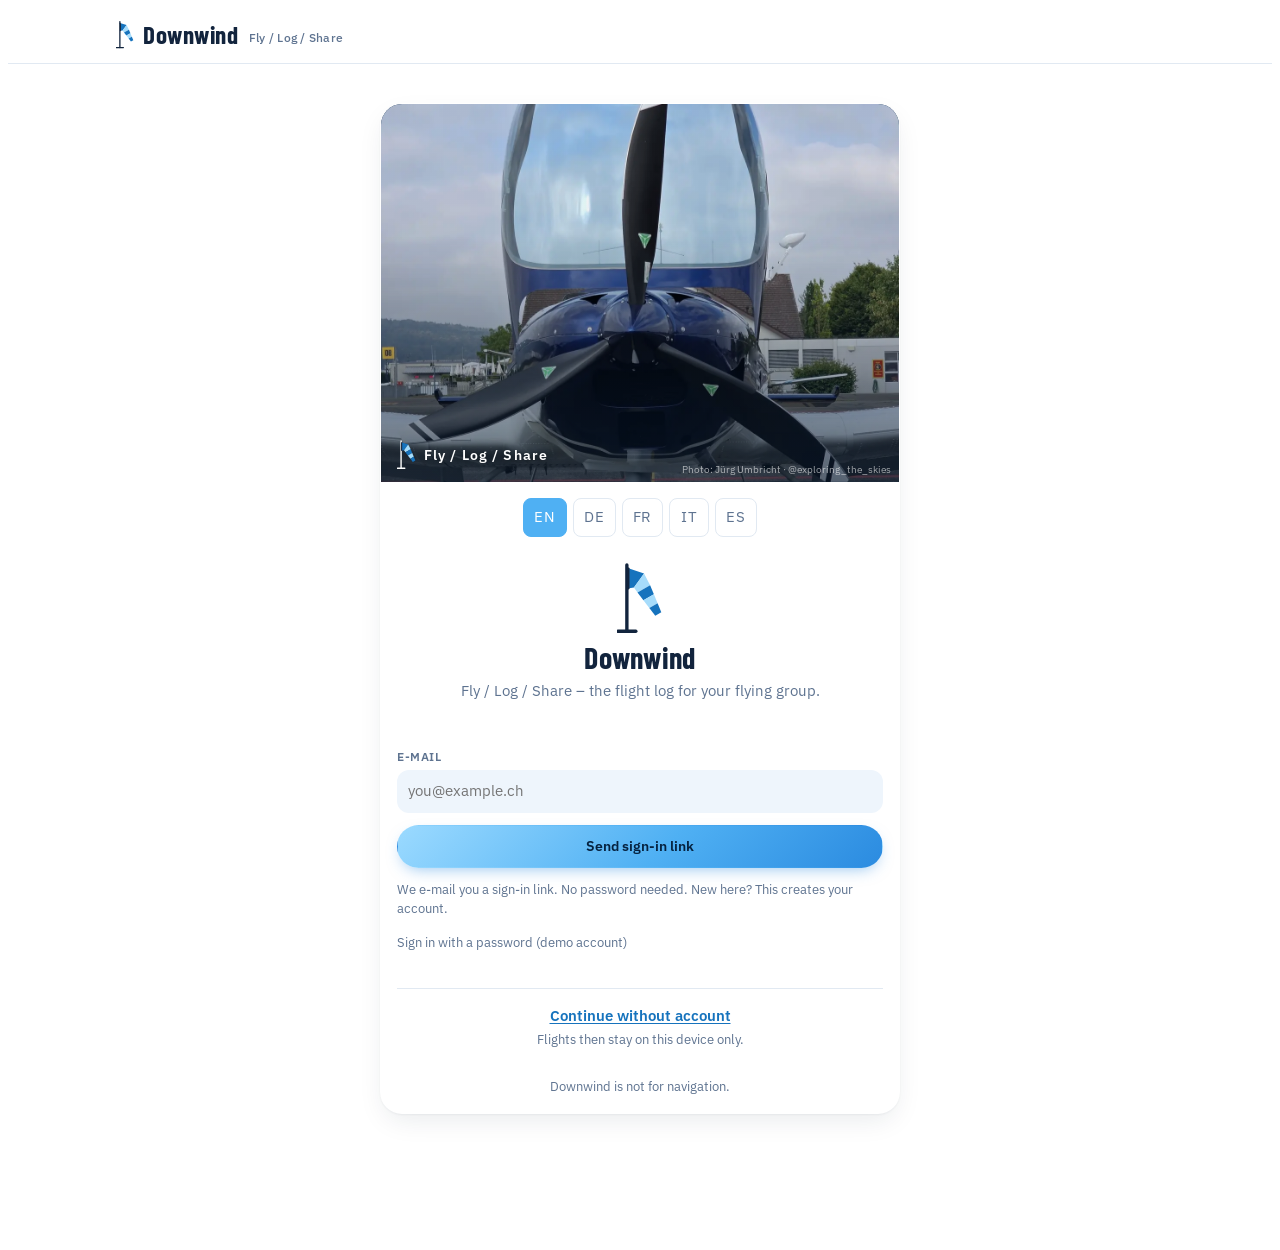
==== commit 8fce4303: "Web version: language switch on the sign-in screen" ====
--- a/index.html
+++ b/index.html
@@ -12,11 +12,11 @@
 <meta name="mobile-web-app-capable" content="yes">
 <meta name="apple-mobile-web-app-title" content="Downwind">
 <title>Downwind</title>
-  <script type="module" crossorigin src="./assets/index-BhSwcL5C.js"></script>
+  <script type="module" crossorigin src="./assets/index-5yGqnOZd.js"></script>
   <link rel="modulepreload" crossorigin href="./assets/rolldown-runtime-hePW80VL.js">
   <link rel="modulepreload" crossorigin href="./assets/preload-helper-BaNbYf_w.js">
   <link rel="modulepreload" crossorigin href="./assets/dist-C4hlIuk_.js">
-  <link rel="stylesheet" crossorigin href="./assets/index-BS9RT2Ez.css">
+  <link rel="stylesheet" crossorigin href="./assets/index-BpJpZoa8.css">
 </head>
 <body>
 <header class="top"><div class="top-in">
--- a/assets/index-BpJpZoa8.css
+++ b/assets/index-BpJpZoa8.css
@@ -0,0 +1 @@
+@font-face{font-family:Barlow Condensed;font-style:normal;font-display:swap;font-weight:300;src:url(./barlow-condensed-vietnamese-300-normal-xnqTSUBZ.woff2)format("woff2"),url(./barlow-condensed-vietnamese-300-normal-Bu3vnVSs.woff)format("woff");unicode-range:U+102-103,U+110-111,U+128-129,U+168-169,U+1A0-1A1,U+1AF-1B0,U+300-301,U+303-304,U+308-309,U+323,U+329,U+1EA0-1EF9,U+20AB}@font-face{font-family:Barlow Condensed;font-style:normal;font-display:swap;font-weight:300;src:url(./barlow-condensed-latin-ext-300-normal-CvbRRNuI.woff2)format("woff2"),url(./barlow-condensed-latin-ext-300-normal-CkEF04xU.woff)format("woff");unicode-range:U+100-2BA,U+2BD-2C5,U+2C7-2CC,U+2CE-2D7,U+2DD-2FF,U+304,U+308,U+329,U+1D00-1DBF,U+1E00-1E9F,U+1EF2-1EFF,U+2020,U+20A0-20AB,U+20AD-20C0,U+2113,U+2C60-2C7F,U+A720-A7FF}@font-face{font-family:Barlow Condensed;font-style:normal;font-display:swap;font-weight:300;src:url(./barlow-condensed-latin-300-normal-Cnd1AN-G.woff2)format("woff2"),url(./barlow-condensed-latin-300-normal-C2BQdy7F.woff)format("woff");unicode-range:U+??,U+131,U+152-153,U+2BB-2BC,U+2C6,U+2DA,U+2DC,U+304,U+308,U+329,U+2000-206F,U+20AC,U+2122,U+2191,U+2193,U+2212,U+2215,U+FEFF,U+FFFD}@font-face{font-family:Barlow Condensed;font-style:normal;font-display:swap;font-weight:600;src:url(./barlow-condensed-vietnamese-600-normal-A5AYRdjN.woff2)format("woff2"),url(./barlow-condensed-vietnamese-600-normal-CNlPk46_.woff)format("woff");unicode-range:U+102-103,U+110-111,U+128-129,U+168-169,U+1A0-1A1,U+1AF-1B0,U+300-301,U+303-304,U+308-309,U+323,U+329,U+1EA0-1EF9,U+20AB}@font-face{font-family:Barlow Condensed;font-style:normal;font-display:swap;font-weight:600;src:url(./barlow-condensed-latin-ext-600-normal-18ESti3H.woff2)format("woff2"),url(./barlow-condensed-latin-ext-600-normal-Clv9cIcR.woff)format("woff");unicode-range:U+100-2BA,U+2BD-2C5,U+2C7-2CC,U+2CE-2D7,U+2DD-2FF,U+304,U+308,U+329,U+1D00-1DBF,U+1E00-1E9F,U+1EF2-1EFF,U+2020,U+20A0-20AB,U+20AD-20C0,U+2113,U+2C60-2C7F,U+A720-A7FF}@font-face{font-family:Barlow Condensed;font-style:normal;font-display:swap;font-weight:600;src:url(./barlow-condensed-latin-600-normal-DepVgxBB.woff2)format("woff2"),url(./barlow-condensed-latin-600-normal-BFJEwTuo.woff)format("woff");unicode-range:U+??,U+131,U+152-153,U+2BB-2BC,U+2C6,U+2DA,U+2DC,U+304,U+308,U+329,U+2000-206F,U+20AC,U+2122,U+2191,U+2193,U+2212,U+2215,U+FEFF,U+FFFD}@font-face{font-family:Barlow Condensed;font-style:normal;font-display:swap;font-weight:700;src:url(./barlow-condensed-vietnamese-700-normal-DYeBwlKR.woff2)format("woff2"),url(./barlow-condensed-vietnamese-700-normal-DhIzd8Tb.woff)format("woff");unicode-range:U+102-103,U+110-111,U+128-129,U+168-169,U+1A0-1A1,U+1AF-1B0,U+300-301,U+303-304,U+308-309,U+323,U+329,U+1EA0-1EF9,U+20AB}@font-face{font-family:Barlow Condensed;font-style:normal;font-display:swap;font-weight:700;src:url(./barlow-condensed-latin-ext-700-normal-CwuXbfVR.woff2)format("woff2"),url(./barlow-condensed-latin-ext-700-normal-BIHFfxf0.woff)format("woff");unicode-range:U+100-2BA,U+2BD-2C5,U+2C7-2CC,U+2CE-2D7,U+2DD-2FF,U+304,U+308,U+329,U+1D00-1DBF,U+1E00-1E9F,U+1EF2-1EFF,U+2020,U+20A0-20AB,U+20AD-20C0,U+2113,U+2C60-2C7F,U+A720-A7FF}@font-face{font-family:Barlow Condensed;font-style:normal;font-display:swap;font-weight:700;src:url(./barlow-condensed-latin-700-normal-v1xN8_Wq.woff2)format("woff2"),url(./barlow-condensed-latin-700-normal-Dmwat-ge.woff)format("woff");unicode-range:U+??,U+131,U+152-153,U+2BB-2BC,U+2C6,U+2DA,U+2DC,U+304,U+308,U+329,U+2000-206F,U+20AC,U+2122,U+2191,U+2193,U+2212,U+2215,U+FEFF,U+FFFD}@font-face{font-family:IBM Plex Sans;font-style:normal;font-display:swap;font-weight:400;src:url(./ibm-plex-sans-cyrillic-ext-400-normal-g30qAdWV.woff2)format("woff2"),url(./ibm-plex-sans-cyrillic-ext-400-normal-Dsrv2Tcn.woff)format("woff");unicode-range:U+460-52F,U+1C80-1C8A,U+20B4,U+2DE0-2DFF,U+A640-A69F,U+FE2E-FE2F}@font-face{font-family:IBM Plex Sans;font-style:normal;font-display:swap;font-weight:400;src:url(./ibm-plex-sans-cyrillic-400-normal-DZqxrq2p.woff2)format("woff2"),url(./ibm-plex-sans-cyrillic-400-normal-BTotfTJu.woff)format("woff");unicode-range:U+301,U+400-45F,U+490-491,U+4B0-4B1,U+2116}@font-face{font-family:IBM Plex Sans;font-style:normal;font-display:swap;font-weight:400;src:url(./ibm-plex-sans-greek-400-normal-_efipK4i.woff2)format("woff2"),url(./ibm-plex-sans-greek-400-normal-D9ESIMu3.woff)format("woff");unicode-range:U+370-377,U+37A-37F,U+384-38A,U+38C,U+38E-3A1,U+3A3-3FF}@font-face{font-family:IBM Plex Sans;font-style:normal;font-display:swap;font-weight:400;src:url(./ibm-plex-sans-vietnamese-400-normal-DG4YqDda.woff2)format("woff2"),url(./ibm-plex-sans-vietnamese-400-normal-fK1oJ5dG.woff)format("woff");unicode-range:U+102-103,U+110-111,U+128-129,U+168-169,U+1A0-1A1,U+1AF-1B0,U+300-301,U+303-304,U+308-309,U+323,U+329,U+1EA0-1EF9,U+20AB}@font-face{font-family:IBM Plex Sans;font-style:normal;font-display:swap;font-weight:400;src:url(./ibm-plex-sans-latin-ext-400-normal-C5H60-Va.woff2)format("woff2"),url(./ibm-plex-sans-latin-ext-400-normal-RBey6euL.woff)format("woff");unicode-range:U+100-2BA,U+2BD-2C5,U+2C7-2CC,U+2CE-2D7,U+2DD-2FF,U+304,U+308,U+329,U+1D00-1DBF,U+1E00-1E9F,U+1EF2-1EFF,U+2020,U+20A0-20AB,U+20AD-20C0,U+2113,U+2C60-2C7F,U+A720-A7FF}@font-face{font-family:IBM Plex Sans;font-style:normal;font-display:swap;font-weight:400;src:url(./ibm-plex-sans-latin-400-normal-CDDApCn2.woff2)format("woff2"),url(./ibm-plex-sans-latin-400-normal-CYLoc0-x.woff)format("woff");unicode-range:U+??,U+131,U+152-153,U+2BB-2BC,U+2C6,U+2DA,U+2DC,U+304,U+308,U+329,U+2000-206F,U+20AC,U+2122,U+2191,U+2193,U+2212,U+2215,U+FEFF,U+FFFD}@font-face{font-family:IBM Plex Sans;font-style:normal;font-display:swap;font-weight:500;src:url(./ibm-plex-sans-cyrillic-ext-500-normal-Cs5J6C77.woff2)format("woff2"),url(./ibm-plex-sans-cyrillic-ext-500-normal-DB5PtV2g.woff)format("woff");unicode-range:U+460-52F,U+1C80-1C8A,U+20B4,U+2DE0-2DFF,U+A640-A69F,U+FE2E-FE2F}@font-face{font-family:IBM Plex Sans;font-style:normal;font-display:swap;font-weight:500;src:url(./ibm-plex-sans-cyrillic-500-normal-CocWQlwt.woff2)format("woff2"),url(./ibm-plex-sans-cyrillic-500-normal-ByOcLdNv.woff)format("woff");unicode-range:U+301,U+400-45F,U+490-491,U+4B0-4B1,U+2116}@font-face{font-family:IBM Plex Sans;font-style:normal;font-display:swap;font-weight:500;src:url(./ibm-plex-sans-greek-500-normal-JMMifIXV.woff2)format("woff2"),url(./ibm-plex-sans-greek-500-normal-CuWXN6rf.woff)format("woff");unicode-range:U+370-377,U+37A-37F,U+384-38A,U+38C,U+38E-3A1,U+3A3-3FF}@font-face{font-family:IBM Plex Sans;font-style:normal;font-display:swap;font-weight:500;src:url(./ibm-plex-sans-vietnamese-500-normal-e4dixQRQ.woff2)format("woff2"),url(./ibm-plex-sans-vietnamese-500-normal-BEb3_waV.woff)format("woff");unicode-range:U+102-103,U+110-111,U+128-129,U+168-169,U+1A0-1A1,U+1AF-1B0,U+300-301,U+303-304,U+308-309,U+323,U+329,U+1EA0-1EF9,U+20AB}@font-face{font-family:IBM Plex Sans;font-style:normal;font-display:swap;font-weight:500;src:url(./ibm-plex-sans-latin-ext-500-normal-DakdToA3.woff2)format("woff2"),url(./ibm-plex-sans-latin-ext-500-normal-D0aIdm-b.woff)format("woff");unicode-range:U+100-2BA,U+2BD-2C5,U+2C7-2CC,U+2CE-2D7,U+2DD-2FF,U+304,U+308,U+329,U+1D00-1DBF,U+1E00-1E9F,U+1EF2-1EFF,U+2020,U+20A0-20AB,U+20AD-20C0,U+2113,U+2C60-2C7F,U+A720-A7FF}@font-face{font-family:IBM Plex Sans;font-style:normal;font-display:swap;font-weight:500;src:url(./ibm-plex-sans-latin-500-normal-6ng42L7E.woff2)format("woff2"),url(./ibm-plex-sans-latin-500-normal-BgVn5rGT.woff)format("woff");unicode-range:U+??,U+131,U+152-153,U+2BB-2BC,U+2C6,U+2DA,U+2DC,U+304,U+308,U+329,U+2000-206F,U+20AC,U+2122,U+2191,U+2193,U+2212,U+2215,U+FEFF,U+FFFD}@font-face{font-family:IBM Plex Sans;font-style:normal;font-display:swap;font-weight:600;src:url(./ibm-plex-sans-cyrillic-ext-600-normal-DUMzJB7m.woff2)format("woff2"),url(./ibm-plex-sans-cyrillic-ext-600-normal-Bz0x94Yp.woff)format("woff");unicode-range:U+460-52F,U+1C80-1C8A,U+20B4,U+2DE0-2DFF,U+A640-A69F,U+FE2E-FE2F}@font-face{font-family:IBM Plex Sans;font-style:normal;font-display:swap;font-weight:600;src:url(./ibm-plex-sans-cyrillic-600-normal-71GNu3SW.woff2)format("woff2"),url(./ibm-plex-sans-cyrillic-600-normal-BGq0mW3O.woff)format("woff");unicode-range:U+301,U+400-45F,U+490-491,U+4B0-4B1,U+2116}@font-face{font-family:IBM Plex Sans;font-style:normal;font-display:swap;font-weight:600;src:url(./ibm-plex-sans-greek-600-normal-DzTrcv_p.woff2)format("woff2"),url(./ibm-plex-sans-greek-600-normal-D-CqTdkO.woff)format("woff");unicode-range:U+370-377,U+37A-37F,U+384-38A,U+38C,U+38E-3A1,U+3A3-3FF}@font-face{font-family:IBM Plex Sans;font-style:normal;font-display:swap;font-weight:600;src:url(./ibm-plex-sans-vietnamese-600-normal-DpPYBSTl.woff2)format("woff2"),url(./ibm-plex-sans-vietnamese-600-normal-DgdngZtN.woff)format("woff");unicode-range:U+102-103,U+110-111,U+128-129,U+168-169,U+1A0-1A1,U+1AF-1B0,U+300-301,U+303-304,U+308-309,U+323,U+329,U+1EA0-1EF9,U+20AB}@font-face{font-family:IBM Plex Sans;font-style:normal;font-display:swap;font-weight:600;src:url(./ibm-plex-sans-latin-ext-600-normal-DOrvGEcy.woff2)format("woff2"),url(./ibm-plex-sans-latin-ext-600-normal-DIrixKbi.woff)format("woff");unicode-range:U+100-2BA,U+2BD-2C5,U+2C7-2CC,U+2CE-2D7,U+2DD-2FF,U+304,U+308,U+329,U+1D00-1DBF,U+1E00-1E9F,U+1EF2-1EFF,U+2020,U+20A0-20AB,U+20AD-20C0,U+2113,U+2C60-2C7F,U+A720-A7FF}@font-face{font-family:IBM Plex Sans;font-style:normal;font-display:swap;font-weight:600;src:url(./ibm-plex-sans-latin-600-normal-CuJfVYMP.woff2)format("woff2"),url(./ibm-plex-sans-latin-600-normal-Cu4Hd6ag.woff)format("woff");unicode-range:U+??,U+131,U+152-153,U+2BB-2BC,U+2C6,U+2DA,U+2DC,U+304,U+308,U+329,U+2000-206F,U+20AC,U+2122,U+2191,U+2193,U+2212,U+2215,U+FEFF,U+FFFD}@font-face{font-family:IBM Plex Mono;font-style:normal;font-display:swap;font-weight:400;src:url(./ibm-plex-mono-cyrillic-ext-400-normal-xuaO2J-f.woff2)format("woff2"),url(./ibm-plex-mono-cyrillic-ext-400-normal-DMdlQ8Kv.woff)format("woff");unicode-range:U+460-52F,U+1C80-1C8A,U+20B4,U+2DE0-2DFF,U+A640-A69F,U+FE2E-FE2F}@font-face{font-family:IBM Plex Mono;font-style:normal;font-display:swap;font-weight:400;src:url(./ibm-plex-mono-cyrillic-400-normal-BSMlKf0J.woff2)format("woff2"),url(./ibm-plex-mono-cyrillic-400-normal-CEL4l2ZJ.woff)format("woff");unicode-range:U+301,U+400-45F,U+490-491,U+4B0-4B1,U+2116}@font-face{font-family:IBM Plex Mono;font-style:normal;font-display:swap;font-weight:400;src:url(./ibm-plex-mono-vietnamese-400-normal-BulugwFq.woff2)format("woff2"),url(./ibm-plex-mono-vietnamese-400-normal-DDuiU_S-.woff)format("woff");unicode-range:U+102-103,U+110-111,U+128-129,U+168-169,U+1A0-1A1,U+1AF-1B0,U+300-301,U+303-304,U+308-309,U+323,U+329,U+1EA0-1EF9,U+20AB}@font-face{font-family:IBM Plex Mono;font-style:normal;font-display:swap;font-weight:400;src:url(./ibm-plex-mono-latin-ext-400-normal-BmRBH3aV.woff2)format("woff2"),url(./ibm-plex-mono-latin-ext-400-normal-D3D2R8hC.woff)format("woff");unicode-range:U+100-2BA,U+2BD-2C5,U+2C7-2CC,U+2CE-2D7,U+2DD-2FF,U+304,U+308,U+329,U+1D00-1DBF,U+1E00-1E9F,U+1EF2-1EFF,U+2020,U+20A0-20AB,U+20AD-20C0,U+2113,U+2C60-2C7F,U+A720-A7FF}@font-face{font-family:IBM Plex Mono;font-style:normal;font-display:swap;font-weight:400;src:url(./ibm-plex-mono-latin-400-normal-DMJ8VG8y.woff2)format("woff2"),url(./ibm-plex-mono-latin-400-normal-CvHOgSBP.woff)format("woff");unicode-range:U+??,U+131,U+152-153,U+2BB-2BC,U+2C6,U+2DA,U+2DC,U+304,U+308,U+329,U+2000-206F,U+20AC,U+2122,U+2191,U+2193,U+2212,U+2215,U+FEFF,U+FFFD}@font-face{font-family:IBM Plex Mono;font-style:normal;font-display:swap;font-weight:500;src:url(./ibm-plex-mono-cyrillic-ext-500-normal-BqneJy0T.woff2)format("woff2"),url(./ibm-plex-mono-cyrillic-ext-500-normal-BIfNGwUT.woff)format("woff");unicode-range:U+460-52F,U+1C80-1C8A,U+20B4,U+2DE0-2DFF,U+A640-A69F,U+FE2E-FE2F}@font-face{font-family:IBM Plex Mono;font-style:normal;font-display:swap;font-weight:500;src:url(./ibm-plex-mono-cyrillic-500-normal-Bq9vWWag.woff2)format("woff2"),url(./ibm-plex-mono-cyrillic-500-normal-Ael50iVv.woff)format("woff");unicode-range:U+301,U+400-45F,U+490-491,U+4B0-4B1,U+2116}@font-face{font-family:IBM Plex Mono;font-style:normal;font-display:swap;font-weight:500;src:url(./ibm-plex-mono-vietnamese-500-normal-DZ4AoWbu.woff2)format("woff2"),url(./ibm-plex-mono-vietnamese-500-normal-C8zxqsMH.woff)format("woff");unicode-range:U+102-103,U+110-111,U+128-129,U+168-169,U+1A0-1A1,U+1AF-1B0,U+300-301,U+303-304,U+308-309,U+323,U+329,U+1EA0-1EF9,U+20AB}@font-face{font-family:IBM Plex Mono;font-style:normal;font-display:swap;font-weight:500;src:url(./ibm-plex-mono-latin-ext-500-normal-CAhNIIs5.woff2)format("woff2"),url(./ibm-plex-mono-latin-ext-500-normal-CZ70TYgx.woff)format("woff");unicode-range:U+100-2BA,U+2BD-2C5,U+2C7-2CC,U+2CE-2D7,U+2DD-2FF,U+304,U+308,U+329,U+1D00-1DBF,U+1E00-1E9F,U+1EF2-1EFF,U+2020,U+20A0-20AB,U+20AD-20C0,U+2113,U+2C60-2C7F,U+A720-A7FF}@font-face{font-family:IBM Plex Mono;font-style:normal;font-display:swap;font-weight:500;src:url(./ibm-plex-mono-latin-500-normal-DSY6xOcd.woff2)format("woff2"),url(./ibm-plex-mono-latin-500-normal-CB9ihrfo.woff)format("woff");unicode-range:U+??,U+131,U+152-153,U+2BB-2BC,U+2C6,U+2DA,U+2DC,U+304,U+308,U+329,U+2000-206F,U+20AC,U+2122,U+2191,U+2193,U+2212,U+2215,U+FEFF,U+FFFD}:root{--paper:#fff;--surface:#fff;--ink:#12243d;--muted:#5e7390;--line:#e1e9f2;--soft:#eef5fc;--accent:#4fb0f3;--accent-ink:#06223f;--accent-text:#1673bd;--accent-soft:#e4f3fe;--blue:#1f4e8c;--alt-low:#a6dcfb;--alt-high:#1673bd;--map-bg:#fff;--grid:#d7e6f3;--field:#3d6fa6;--good:#2e7d4f;--warn:#a86b12;--bad:#b8362a;--f-display:"Barlow Condensed","Arial Narrow",system-ui,sans-serif;--f-body:"IBM Plex Sans",system-ui,-apple-system,"Segoe UI",sans-serif;--f-mono:"IBM Plex Mono",ui-monospace,"SF Mono",Menlo,monospace;--r:10px;--lightningcss-light:initial;--lightningcss-dark: ;color-scheme:light}*{box-sizing:border-box}[hidden]{display:none!important}body{background:var(--paper);color:var(--ink);font-family:var(--f-body);-webkit-font-smoothing:antialiased;font-size:15px;line-height:1.5}button,input,select,textarea{font:inherit;color:inherit}button{cursor:pointer}:focus-visible{outline:2px solid var(--accent);outline-offset:2px}.mono{font-family:var(--f-mono);font-variant-numeric:tabular-nums}.muted{color:var(--muted)}h1,h2,h3{font-family:var(--f-display);letter-spacing:.01em;text-wrap:balance;margin:0;font-weight:700;line-height:1.1}.top{top:env(safe-area-inset-top,0px);z-index:20;background:color-mix(in srgb,var(--paper) 88%,transparent);-webkit-backdrop-filter:blur(10px);backdrop-filter:blur(10px);border-bottom:1px solid var(--line);position:sticky}.top-in{align-items:center;gap:12px;max-width:720px;height:54px;margin:0 auto;padding-inline:16px;display:flex}.brand{font-family:var(--f-display);letter-spacing:.02em;align-items:center;gap:9px;font-size:23px;font-weight:700;display:flex}.brand svg{flex:none}.top-nav{gap:4px;margin-left:auto;display:none}.top-nav button,.tabbar button{background:0 0;border:0}.top-nav button{color:var(--muted);border-radius:8px;padding:7px 12px;font-weight:500}.top-nav button[aria-current=page]{color:var(--ink);background:var(--soft)}.top-nav .rec{background:var(--accent);color:var(--accent-ink)!important}main{flex-direction:column;gap:16px;max-width:720px;margin:0 auto;padding-block:16px 110px;padding-inline:16px;display:flex}.tabbar{z-index:20;background:var(--surface);border-top:1px solid var(--line);padding-bottom:env(safe-area-inset-bottom,0px);grid-template-columns:repeat(4,1fr);display:grid;position:fixed;bottom:0;left:0;right:0}.tabbar button{color:var(--muted);flex-direction:column;align-items:center;gap:2px;padding:8px 0 9px;font-size:11.5px;font-weight:500;display:flex}.tabbar button[aria-current=page]{color:var(--accent-text)}.tabbar svg{width:22px;height:22px}@media (min-width:760px){.top-nav{display:flex}.tabbar{display:none}main{padding-bottom:48px}}.banner{border-radius:var(--r);background:var(--soft);color:var(--muted);padding:10px 12px;font-size:13.5px}.banner b{color:var(--ink);font-weight:600}.card{background:var(--surface);border:1px solid var(--line);border-radius:var(--r);box-shadow:0 1px 3px #12243d0d}.flight{overflow:hidden}.flight-head{align-items:center;gap:11px;padding:14px 14px 0;display:flex}.avatar{object-fit:cover;background:var(--soft);border-radius:50%;flex:none;width:38px;height:38px}.who{flex:1;min-width:0}.who b{white-space:nowrap;text-overflow:ellipsis;font-weight:600;display:block;overflow:hidden}.who span{color:var(--muted);font-size:12.5px}.chip{letter-spacing:.06em;text-transform:uppercase;background:var(--soft);color:var(--muted);white-space:nowrap;border-radius:99px;align-items:center;gap:4px;padding:2px 7px;font-size:11px;font-weight:600;display:inline-flex}.chip.ex{background:var(--accent-soft);color:var(--accent-text)}.flight-body{cursor:pointer;flex-direction:column;gap:10px;padding:10px 14px 12px;display:flex}.flight-title{font-size:24px}.route{font-family:var(--f-mono);color:var(--muted);flex-wrap:wrap;align-items:center;gap:8px;font-size:14px;font-weight:500;display:flex}.route .icao{color:var(--ink);font-size:15px}.route .arr{color:var(--accent-text)}.stats{grid-template-columns:repeat(3,minmax(0,1fr));gap:4px 12px;display:grid}.stat{flex-direction:column;justify-content:flex-end;min-width:0;display:flex}.stat .l{white-space:normal;overflow-wrap:break-word;-webkit-hyphens:auto;hyphens:auto;letter-spacing:.07em;text-transform:uppercase;color:var(--muted);font-size:11px;font-weight:600;line-height:1.25}.stat .v{font-family:var(--f-display);font-variant-numeric:tabular-nums;white-space:nowrap;font-size:24px;font-weight:600;line-height:1.15}.stat .v small{font-family:var(--f-body);color:var(--muted);margin-left:2px;font-size:12px;font-weight:500}.map{aspect-ratio:16/10;background:var(--map-bg);width:100%;max-width:100%;display:block}.map.tall{aspect-ratio:4/3}@media (min-width:600px){.map.tall{aspect-ratio:16/10}}.flight-foot{border-top:1px solid var(--line);align-items:center;gap:4px;padding:6px 8px;display:flex}.act{color:var(--muted);background:0 0;border:0;border-radius:8px;align-items:center;gap:6px;padding:7px 10px;font-size:13.5px;font-weight:500;display:inline-flex}.act:hover:not(:disabled){background:var(--soft);color:var(--ink)}.act:disabled{opacity:.45;cursor:default}.act svg{width:19px;height:19px}.act.on{color:var(--accent-text)}.act.on svg{fill:var(--accent)}.spacer{flex:1}.btn{border:1px solid var(--line);background:var(--surface);border-radius:9px;justify-content:center;align-items:center;gap:7px;padding:9px 14px;font-size:14px;font-weight:600;display:inline-flex}.btn:hover{background:var(--soft)}.btn.pri{background:var(--accent);border-color:var(--accent-text);color:var(--accent-ink)}.btn.pri:hover{filter:brightness(1.07)}.btn.danger{color:var(--bad)}.btn:disabled{opacity:.5;cursor:default}.row{flex-wrap:wrap;align-items:center;gap:10px;display:flex}.grid2{grid-template-columns:repeat(2,minmax(0,1fr));gap:12px;display:grid}.grid3{grid-template-columns:repeat(3,minmax(0,1fr));gap:12px;display:grid}@media (max-width:480px){.grid3{grid-template-columns:repeat(2,minmax(0,1fr))}}label.f{flex-direction:column;gap:4px;min-width:0;display:flex}label.f>span{letter-spacing:.05em;text-transform:uppercase;color:var(--muted);font-size:12px;font-weight:600}.inp{border:1px solid var(--line);background:var(--paper);border-radius:8px;width:100%;min-width:0;padding:9px 10px}.inp:focus{border-color:var(--accent-text);outline:none}.inp.icao{font-family:var(--f-mono);text-transform:uppercase;letter-spacing:.04em}textarea.inp{resize:vertical;min-height:70px}input.inp[type=date],input.inp[type=time],input.inp[type=datetime-local]{appearance:none;text-align:left;min-height:43px;line-height:normal;display:block}.inp::-webkit-date-and-time-value{text-align:left;min-height:1.2em}.inp::-webkit-datetime-edit{padding:0}:is(.grid2:has(>label.f),.grid3:has(>label.f)){align-items:end}.seg{background:var(--soft);border-radius:9px;gap:2px;padding:3px;display:inline-flex}.seg button{color:var(--muted);background:0 0;border:0;border-radius:7px;padding:7px 14px;font-size:13.5px;font-weight:600}.seg button[aria-pressed=true]{background:var(--surface);color:var(--ink);box-shadow:0 1px 2px #00000014}.pad{flex-direction:column;gap:14px;padding:16px;display:flex}.drop{border:1.5px dashed var(--grid);border-radius:var(--r);text-align:center;background:var(--map-bg);flex-direction:column;align-items:center;gap:8px;padding:26px 16px;display:flex}.drop.over{border-color:var(--accent-text);background:var(--accent-soft)}.drop b{font-family:var(--f-display);font-size:21px;font-weight:600}.small{font-size:13px}.err{color:var(--bad);font-size:13.5px}.back{align-self:flex-start}.detail-head{flex-direction:column;gap:8px;display:flex}.big-route{font-family:var(--f-mono);flex-wrap:wrap;align-items:baseline;gap:10px;font-size:26px;font-weight:500;display:flex}.big-route .arr{color:var(--accent-text)}.big-route .nm{font-family:var(--f-body);color:var(--muted);font-size:13px}.stats.six{grid-template-columns:repeat(3,minmax(0,1fr));gap:12px}@media (min-width:600px){.stats.six{grid-template-columns:repeat(6,minmax(0,1fr))}}.profile-wrap{position:relative}.profile{touch-action:pan-y;width:100%;height:170px;display:block}.readout{font-family:var(--f-mono);color:var(--muted);flex-wrap:wrap;gap:14px;min-height:20px;font-size:12.5px;display:flex}.readout b{color:var(--ink);font-weight:500}.legend{color:var(--muted);flex-wrap:wrap;align-items:center;gap:14px;font-size:12px;display:flex}.legend i{vertical-align:middle;border-radius:2px;width:14px;height:3px;margin-right:5px;display:inline-block}.alt-bar{background:linear-gradient(90deg,var(--alt-low),var(--alt-high));border-radius:3px;width:90px;height:6px}.comments{flex-direction:column;gap:12px;display:flex}.cmt{gap:10px;display:flex}.cmt .avatar{width:30px;height:30px}.cmt p{overflow-wrap:anywhere;margin:2px 0 0}.cmt b{font-size:13.5px;font-weight:600}.cmt time{color:var(--muted);margin-left:6px;font-size:12px}.notes{white-space:pre-wrap;overflow-wrap:anywhere;margin:0}.confirm{background:var(--soft);border-radius:9px;flex-wrap:wrap;align-items:center;gap:8px;padding:10px 12px;font-size:14px;display:flex}.sec-title{justify-content:space-between;align-items:baseline;gap:8px;display:flex}.sec-title h2{font-size:22px}.tiles{background:var(--line);border-radius:var(--r);border:1px solid var(--line);grid-template-columns:repeat(2,minmax(0,1fr));gap:1px;display:grid;overflow:hidden}@media (min-width:600px){.tiles{grid-template-columns:repeat(4,minmax(0,1fr))}}.tile{background:var(--surface);padding:12px 14px}.tile .v{font-family:var(--f-display);font-variant-numeric:tabular-nums;font-size:30px;font-weight:600;line-height:1.1}.tile .l{letter-spacing:.07em;text-transform:uppercase;color:var(--muted);font-size:11.5px;font-weight:600}.weeks{grid-template-columns:repeat(12,minmax(0,1fr));align-items:end;gap:5px;height:120px;padding-top:8px;display:grid}.wk{flex-direction:column;justify-content:flex-end;align-items:center;gap:4px;min-width:0;height:100%;display:flex}.wk .bar{background:var(--blue);border-radius:4px 4px 1px 1px;width:100%;max-width:26px;min-height:2px}.wk.now .bar{background:var(--accent)}.wk span{color:var(--muted);font-size:10.5px;font-family:var(--f-mono)}.currency{align-items:center;gap:14px;display:flex}.cur-dot{width:44px;height:44px;font-family:var(--f-display);color:var(--surface);border-radius:50%;flex:none;place-items:center;font-size:20px;font-weight:700;display:grid}.list{flex-direction:column;display:flex}.li{border-top:1px solid var(--line);align-items:center;gap:12px;min-width:0;padding:11px 14px;display:flex}.li:first-child{border-top:0}.li .grow{flex:1;min-width:0}.li .grow b{white-space:nowrap;text-overflow:ellipsis;font-weight:600;display:block;overflow:hidden}.li .grow span{color:var(--muted);font-size:12.5px}.li .num{font-family:var(--f-mono);font-variant-numeric:tabular-nums;text-align:right;white-space:nowrap;font-size:14px}button.li{border:0;border-top:1px solid var(--line);text-align:left;background:0 0;width:100%}button.li:first-child{border-top:0}button.li:hover{background:var(--soft)}.rank{font-family:var(--f-display);text-align:center;width:26px;color:var(--muted);font-size:22px;font-weight:700}.rank.r1{color:var(--accent-text)}.fields{flex-wrap:wrap;gap:6px;display:flex}.fields span{font-family:var(--f-mono);background:var(--soft);border-radius:6px;padding:3px 8px;font-size:12.5px}.empty{text-align:center;flex-direction:column;align-items:center;gap:10px;padding:28px 18px;display:flex}.empty h2{font-size:24px}.empty p{max-width:42ch;color:var(--muted);margin:0}.me-head{align-items:center;gap:14px;display:flex}.me-head .avatar{width:56px;height:56px}.streak{flex-wrap:wrap;align-items:center;gap:16px;padding:14px 16px;display:flex}.streak-num{flex:none;align-items:center;gap:8px;display:flex}.streak-num .v{font-family:var(--f-display);color:var(--accent-text);font-variant-numeric:tabular-nums;font-size:40px;font-weight:700;line-height:1}.streak-num .u{letter-spacing:.06em;text-transform:uppercase;color:var(--muted);padding-top:2px;font-size:12px;font-weight:600;line-height:1.15}.streak-weeks{flex:1;grid-template-columns:repeat(8,minmax(0,1fr));gap:4px;min-width:220px;display:grid}.sw{flex-direction:column;align-items:center;gap:3px;min-width:0;display:flex}.sw span{color:var(--muted);font-size:10px;font-family:var(--f-mono);white-space:nowrap}.toast{left:50%;bottom:calc(76px + env(safe-area-inset-bottom,0px));z-index:50;background:var(--ink);color:var(--paper);border-radius:9px;max-width:calc(100% - 32px);padding:9px 16px;font-size:14px;font-weight:500;position:fixed;transform:translate(-50%);box-shadow:0 6px 20px #0003}@media (min-width:760px){.toast{bottom:28px}}@media (prefers-reduced-motion:no-preference){.flight{transition:border-color .15s}.flight:hover{border-color:var(--grid)}}:root{--grad:linear-gradient(135deg,#9bdaff 0%,#4fb0f3 55%,#2b8be0 100%);--shadow:0 1px 2px #12243d0d,0 10px 28px -6px #12243d1a;--card-border:transparent;--glass:#ffffffc7;--r-lg:22px}main{gap:18px;padding-bottom:128px}.card{border:1px solid var(--card-border);border-radius:var(--r-lg);box-shadow:var(--shadow)}.top{background:var(--glass);-webkit-backdrop-filter:saturate(1.6)blur(16px);box-shadow:0 1px 0 var(--line);border-bottom-color:#0000}.brand{font-size:25px}.tagline{font-family:var(--f-body);letter-spacing:.02em;color:var(--muted);white-space:nowrap;margin-left:2px;padding-top:6px;font-size:12px;font-weight:500}.btn{border-radius:999px;padding:10px 18px}.btn.pri{background:var(--grad);border-color:#0000;box-shadow:0 6px 16px -6px #2b8be08c}.inp{background:var(--soft);border-color:#0000;border-radius:12px}.inp:focus{background:var(--surface);border-color:var(--accent)}.seg,.seg button{border-radius:999px}.tiles{border-radius:var(--r-lg);box-shadow:var(--shadow);background:var(--surface);border:0;gap:0}.tile{border-right:1px solid var(--line);border-bottom:1px solid var(--line)}.banner{border-radius:16px}.stories{scrollbar-width:none;scroll-snap-type:x proximity;gap:14px;margin-inline:-16px;padding:2px 16px 4px;display:flex;overflow-x:auto}.stories::-webkit-scrollbar{display:none}.story{scroll-snap-align:start;width:68px;color:var(--ink);background:0 0;border:0;flex-direction:column;flex:none;align-items:center;gap:5px;padding:0;display:flex}.story .ring{background:var(--line);border-radius:50%;width:64px;height:64px;padding:2.5px;display:block}.story .ring.fresh{background:var(--grad)}.story .ring img,.story .ring .plus{border:2.5px solid var(--paper);object-fit:cover;background:var(--soft);border-radius:50%;place-items:center;width:100%;height:100%;display:grid}.story .ring.add{border:2px dashed var(--grid);background:0 0}.story .plus{color:var(--accent-text);font-size:28px;font-weight:300;line-height:1}.story small{white-space:nowrap;text-overflow:ellipsis;max-width:100%;color:var(--muted);font-size:11.5px;overflow:hidden}.story .ring.fresh+small{color:var(--ink);font-weight:500}.post{overflow:hidden}.post-head{align-items:center;gap:11px;padding:14px 16px 10px;display:flex}.ring-s{background:var(--grad);border-radius:50%;flex:none;padding:2px;display:block}.ring-s img{border:2px solid var(--surface);object-fit:cover;border-radius:50%;width:40px;height:40px;display:block}.post-head .who b{font-size:15px}.post-text{cursor:pointer;flex-direction:column;gap:4px;padding:0 16px 10px;display:flex}.post-title{font-family:var(--f-body);letter-spacing:-.01em;font-size:18px;font-weight:600;line-height:1.3}.post-notes{color:var(--muted);-webkit-line-clamp:2;-webkit-box-orient:vertical;margin:0;font-size:14px;display:-webkit-box;overflow:hidden}.stat-strip{grid-template-columns:repeat(4,minmax(0,1fr));gap:4px 10px;padding:0 16px 12px;display:grid}.stat-strip .stat .v{font-size:23px}.media{cursor:pointer;-webkit-tap-highlight-color:transparent;border-radius:16px;margin-inline:10px;position:relative;overflow:hidden}.media .map{aspect-ratio:4/3}@media (min-width:600px){.media .map{aspect-ratio:16/10}}.pill{background:var(--glass);-webkit-backdrop-filter:blur(10px);font-family:var(--f-mono);color:var(--ink);pointer-events:none;border-radius:999px;align-items:center;gap:6px;padding:5px 11px;font-size:12.5px;font-weight:500;display:inline-flex;position:absolute;box-shadow:0 2px 8px #12243d1f}.pill .arr{color:var(--accent-text)}.pill.tl{top:10px;left:10px}.pill.br{bottom:10px;right:10px}.pill.tr{top:10px;right:10px}.heart-burst{pointer-events:none;place-items:center;display:grid;position:absolute;inset:0}.heart-burst svg{color:#fff;width:84px;height:84px;fill:var(--accent);filter:drop-shadow(0 6px 16px #2b8be080)}.post-actions{align-items:center;gap:2px;padding:6px 8px 2px;display:flex}.post-actions .act{border-radius:999px;padding:8px 10px;font-size:14px}.post-actions .act svg{width:24px;height:24px}.post-meta{flex-direction:column;gap:3px;padding:2px 16px 14px;font-size:13.5px;display:flex}.post-meta b{font-weight:600}.post-meta .lnk{color:var(--muted);text-align:left;background:0 0;border:0;padding:0;font-size:13.5px}.post-meta p{overflow-wrap:anywhere;margin:0}@media (prefers-reduced-motion:no-preference){.pop svg{animation:.45s cubic-bezier(.2,1.6,.4,1) pop}@keyframes pop{0%{transform:scale(1)}40%{transform:scale(1.45)}to{transform:scale(1)}}.heart-burst svg{animation:.8s ease-out forwards burst}@keyframes burst{0%{opacity:0;transform:scale(.3)}25%{opacity:1;transform:scale(1.1)}60%{opacity:1;transform:scale(1)}to{opacity:0;transform:scale(1.15)}}.post{animation:.35s ease-out both rise}@keyframes rise{0%{transform:translateY(6px)}to{transform:none}}.btn,.act,.story{transition:transform .12s}.btn:active,.act:active,.story:active{transform:scale(.96)}}.streak{background:var(--grad);color:var(--accent-ink);border:0}.streak .streak-num .v{color:var(--accent-ink);font-size:46px}.streak .streak-num .u{color:var(--accent-ink);opacity:.8}.streak .sw span{color:var(--accent-ink);opacity:.75}.streak .small.muted{color:var(--accent-ink);opacity:.85}.hero{position:relative}.hero .map{aspect-ratio:4/3}@media (min-width:600px){.hero .map{aspect-ratio:16/9}}.glass-btn{background:var(--glass);-webkit-backdrop-filter:blur(10px);width:40px;height:40px;color:var(--ink);border:0;border-radius:50%;place-items:center;display:grid;position:absolute;top:12px;left:12px;box-shadow:0 2px 10px #12243d26}.glass-btn svg{width:20px;height:20px}.tabbar{left:12px;right:12px;bottom:max(10px,calc(env(safe-area-inset-bottom,0px) - 12px));border:1px solid var(--card-border);background:var(--glass);-webkit-backdrop-filter:saturate(1.6)blur(18px);border-radius:28px;grid-template-columns:repeat(5,1fr);max-width:520px;margin:0 auto;padding:6px 4px;box-shadow:0 10px 30px -6px #12243d38}.tabbar button{border-radius:20px;padding:6px 0;font-size:11px}.tabbar .tab-rec{gap:0}.tabbar .tab-rec span{background:var(--grad);color:#fff;width:54px;height:54px;box-shadow:0 8px 20px -4px #2b8be099,0 0 0 4px var(--paper);border-radius:50%;place-items:center;margin-top:-26px;display:grid}.tabbar .tab-rec span svg{width:26px;height:26px}.toast{bottom:calc(96px + env(safe-area-inset-bottom,0px));text-align:center;overflow-wrap:anywhere;border-radius:12px;width:max-content;max-width:min(420px,100% - 32px);padding:11px 18px;line-height:1.35}@media (min-width:760px){.toast{bottom:28px}}.top-nav .rec{background:var(--grad);border-radius:999px;color:#fff!important}.top-nav button{border-radius:999px}.bar-row{flex:1;align-items:center;gap:10px;min-width:0;display:flex}.bar-track{background:var(--soft);border-radius:99px;flex:1;min-width:40px;height:8px;overflow:hidden}.bar-track i{background:var(--grad);border-radius:99px;height:100%;display:block}.carousel{scroll-snap-type:x mandatory;scrollbar-width:none;border-radius:16px;gap:0;margin-inline:10px;display:flex;overflow-x:auto}.carousel::-webkit-scrollbar{display:none}.carousel .slide{scroll-snap-align:center;flex:0 0 100%;min-width:0}.carousel .media{border-radius:0;margin:0}.media.photo{aspect-ratio:4/3;background:var(--soft);display:block}@media (min-width:600px){.media.photo{aspect-ratio:16/10}}.media.photo img{object-fit:cover;width:100%;height:100%;display:block}.dots{justify-content:center;gap:5px;padding-top:8px;display:flex}.dots i{background:var(--line);border-radius:50%;width:6px;height:6px;transition:background .2s,width .2s}.dots i.on{background:var(--accent);border-radius:3px;width:16px}.who-btn{text-align:left;min-width:0;color:inherit;background:0 0;border:0;flex:1;align-items:center;gap:11px;padding:0;display:flex}.who-btn:hover .who b{color:var(--accent-text)}.feed-seg{align-self:flex-start}.seg.tabs4{grid-template-columns:repeat(auto-fit,minmax(0,1fr));grid-auto-flow:column;width:100%;display:grid}.seg.tabs4 button{padding:7px 4px;font-size:13px}.glass-btn.play{background:var(--grad);color:#fff;left:auto;right:12px}.glass-btn.play svg{width:18px;height:18px}.ring-s.big img{width:52px;height:52px}.ring-s.xl img{border-width:3px;width:88px;height:88px}.pilot-head{text-align:center;align-items:center;gap:10px}.pilot-head .chips{justify-content:center}.chips{flex-wrap:wrap;gap:6px;display:flex}.chip.rating{background:var(--accent-soft);color:var(--accent-text);letter-spacing:.03em}.form-card{flex-direction:row;align-items:center;gap:16px}.form-label{font-family:var(--f-display);font-size:26px;font-weight:700;line-height:1.1;display:block}.l-up{letter-spacing:.08em;text-transform:uppercase;color:var(--muted);font-size:11.5px;font-weight:600}.gauge{flex:none}.gallery{grid-template-columns:repeat(2,minmax(0,1fr));gap:6px;display:grid}.gallery img{aspect-ratio:1;object-fit:cover;background:var(--soft);border-radius:12px;width:100%}.photo-pick{border:1.5px dashed var(--grid);color:var(--accent-text);cursor:pointer;border-radius:12px;align-items:center;gap:8px;padding:11px 12px;font-size:14px;font-weight:600;display:flex}.flabel{letter-spacing:.05em;text-transform:uppercase;color:var(--muted);font-size:12px;font-weight:600}.f{flex-direction:column;gap:4px;min-width:0;display:flex}.thumbs{flex-wrap:wrap;gap:6px;padding-top:4px;display:flex}.thumbs img{object-fit:cover;border-radius:10px;width:64px;height:64px}.rating-pick{border:0;flex-wrap:wrap;gap:6px;margin:0;padding:0;display:flex}.rating-pick legend{letter-spacing:.05em;text-transform:uppercase;color:var(--muted);margin-bottom:6px;padding:0;font-size:12px;font-weight:600}.rating-pick .rp-chips label{position:relative}.rating-pick .rp-chips input{opacity:0;cursor:pointer;margin:0;position:absolute;inset:0}.rating-pick .rp-chips label>span{background:var(--soft);color:var(--muted);border-radius:999px;padding:6px 11px;font-size:13px;font-weight:600;display:inline-block}.rating-pick .rp-chips input:checked+span{background:var(--grad);color:#fff}.rating-pick .rp-chips input:focus-visible+span{outline:2px solid var(--accent);outline-offset:2px}.icao-btn{background:var(--accent-soft);color:var(--accent-text);font:inherit;border:0;border-radius:8px;padding:0 8px}.icao-btn.small{font-family:var(--f-mono);padding:1px 6px;font-size:12.5px}.fields button{font-family:var(--f-mono);background:var(--accent-soft);color:var(--accent-text);border:0;border-radius:6px;padding:3px 8px;font-size:12.5px}.hirsch{flex-direction:row;align-items:center;gap:12px}.btn.back{align-self:flex-start;padding:8px 14px 8px 10px}.btn.back svg{display:block}button.li:disabled{cursor:default}.lnk{font:inherit;color:var(--accent-text);cursor:pointer;text-underline-offset:2px;background:0 0;border:0;padding:0;font-weight:600;text-decoration:underline}.lnk:disabled{color:var(--muted);cursor:default;text-decoration:none}.danger-text{color:var(--bad)}body.gate .tabbar,body.gate .top-nav{display:none}.card.gate{max-width:440px;margin:24px auto 0}.card.gate h1{font-size:30px}.gate-brand{text-align:center;flex-direction:column;align-items:center;gap:6px;margin:8px 0 18px;display:flex}.gate-brand h1{font-size:38px}.gate-brand p{margin:0}.gate-form{flex-direction:column;gap:12px;margin-top:14px;display:flex}.gate-form p{margin:0}.gate-form .row{justify-content:space-between}.gate-alt{border-top:1px solid var(--line);flex-direction:column;align-items:center;gap:2px;margin-top:22px;padding-top:16px;display:flex}.gate-note{text-align:center;margin:14px 0 0}.confirm p{flex-basis:100%;margin:0 0 8px}.ar-bar{background:var(--soft);color:var(--muted);text-align:left;width:100%;font-size:13.5px;font:inherit;border:0;border-radius:16px;justify-content:space-between;align-items:center;gap:10px;padding:10px 12px;font-size:13.5px;display:flex}.ar-bar b{color:var(--ink);font-weight:600}.ar-bar .btn{flex:none;padding:6px 12px;font-size:13px}.ar-bar.ok{background:var(--accent-soft)}.ar-bar.warn{background:#fff4e0}.ar-bar.rec{background:var(--accent-soft)}.ar-bar.drafts{cursor:pointer}.ar-dot{background:var(--bad);vertical-align:1px;border-radius:50%;width:9px;height:9px;margin-right:6px;animation:1.6s ease-in-out infinite ar-pulse;display:inline-block}@keyframes ar-pulse{50%{opacity:.35}}@media (prefers-reduced-motion:reduce){.ar-dot{animation:none}}.switch-row{cursor:pointer;justify-content:space-between;align-items:flex-start;gap:14px;display:flex}.switch-row input{appearance:none;background:var(--line);cursor:pointer;border-radius:14px;flex:none;width:46px;height:28px;margin-top:2px;transition:background .2s;position:relative}.switch-row input:after{content:"";background:#fff;border-radius:50%;width:22px;height:22px;transition:transform .2s;position:absolute;top:3px;left:3px;box-shadow:0 1px 3px #00000040}.switch-row input:checked{background:var(--accent-text)}.switch-row input:checked:after{transform:translate(18px)}.ar-dots{justify-content:center;gap:6px;margin:12px 0;display:flex}.ar-dots i{background:var(--line);border-radius:50%;width:7px;height:7px}.ar-dots i.on{background:var(--accent-text)}.grid4{grid-template-columns:repeat(4,minmax(0,1fr));gap:10px;display:grid}@media (max-width:520px){.grid4{grid-template-columns:repeat(2,minmax(0,1fr))}}.timeline{background:var(--soft);border-radius:12px;flex-wrap:wrap;align-items:center;gap:6px;padding:10px 12px;display:flex}.timeline i{background:var(--alt-low);border-radius:1px;flex:1;min-width:10px;height:2px}.tl-step{flex-direction:column;align-items:center;line-height:1.2;display:flex}.tl-step span{text-transform:uppercase;letter-spacing:.04em;color:var(--muted);font-size:11px}.tl-step b{font-family:var(--f-display);font-size:20px;font-weight:600}.tl-step small{color:var(--muted);font-size:10.5px}.hangar-li{flex-wrap:wrap}.ac-detect{flex-basis:100%}.ac-detect summary{cursor:pointer;color:var(--accent-text);font-weight:600}.me-head{position:relative}.icon-btn{background:var(--soft);color:var(--ink);cursor:pointer;border:0;border-radius:50%;flex:none;place-items:center;width:40px;height:40px;display:grid}.icon-btn.gear{position:absolute;top:0;right:0}.card.settings h2{margin-bottom:6px;font-size:22px}.set-row{border-top:1px solid var(--line);justify-content:space-between;align-items:center;gap:12px;padding:12px 0;display:flex}.card.settings .pad>.set-row:first-of-type,.card.settings .pad>h2+.set-row,.card.settings .pad>h2+details .set-row,.card.settings .pad>h2+.switch-row{border-top:0}.set-row>div{min-width:0}.set-row b{font-weight:600;display:block}.set-row small{color:var(--muted);font-size:13px;line-height:1.4;display:block}.set-row .btn{flex:none}.set-row.col{flex-direction:column;align-items:stretch}.set-details>summary{cursor:pointer;list-style:none}.set-details>summary::-webkit-details-marker{display:none}.set-details>summary .set-row:after{content:"›";color:var(--muted);font-size:22px;transition:transform .2s}.set-details[open]>summary .set-row:after{transform:rotate(90deg)}.set-form{flex-direction:column;gap:10px;padding:4px 0 12px;display:flex}.set-danger{border-top:1px solid var(--line);flex-direction:column;align-items:flex-start;gap:6px;margin-top:4px;padding-top:14px;display:flex}.set-danger small{color:var(--muted);font-size:13px}.set-danger .btn.danger,.settings .confirm .btn.danger{color:#fff;background:var(--bad);border-color:var(--bad)}.vis-pick{flex-direction:column;gap:6px;margin-top:8px;display:flex}.vis-pick label{border:1px solid var(--line);cursor:pointer;border-radius:12px;align-items:flex-start;gap:10px;padding:10px 12px;display:flex}.vis-pick label:has(input:checked){border-color:var(--accent-text);background:var(--accent-soft)}.vis-pick input{accent-color:var(--accent-text);margin-top:3px}.vis-pick small{color:var(--muted);font-size:12.5px;display:block}.pill.sect{pointer-events:auto;cursor:pointer;font:inherit;font-family:var(--f-mono);border:0;font-size:12.5px;top:10px;right:10px}.pill.sect[aria-pressed=true]{background:var(--blue);color:#fff}.glass-btn.play~.pill.sect{top:16px;right:62px}.sect-line{font-family:var(--f-mono);color:var(--blue);padding:0 16px 10px;font-size:13px;font-weight:500}.sect-card .sect-num{font-family:var(--f-display,var(--f-body));font-size:34px;font-weight:700;line-height:1}:root{--bronze:#b4743f;--silver:#8e99a4;--gold:#c9982b}.ch-item{border-top:1px solid var(--line);flex-direction:column;gap:6px;padding:12px 0;display:flex}.card .pad>.sec-title+.ch-item,.card .pad>.ch-item:first-child{border-top:0}.ch-head{justify-content:space-between;align-items:center;gap:10px;display:flex}.ch-bar{background:var(--line);border-radius:4px;height:8px;overflow:hidden}.ch-bar i{background:var(--grad,var(--accent));border-radius:4px;height:100%;display:block}.ch-foot{justify-content:space-between;gap:10px;display:flex}.medals{gap:4px;display:inline-flex}.medal{background:var(--line);border-radius:50%;width:12px;height:12px}.medal.bronze{background:var(--bronze)}.medal.silver{background:var(--silver)}.medal.gold{background:var(--gold)}.badges{grid-template-columns:repeat(auto-fill,minmax(92px,1fr));gap:12px;display:grid}.badge{text-align:center;flex-direction:column;align-items:center;gap:4px;min-width:0;display:flex}.badge b{font-size:12.5px;line-height:1.2}.badge small{color:var(--muted);font-size:11.5px}.badge-disc{color:#fff;background:var(--muted);border-radius:50%;place-items:center;width:48px;height:48px;display:grid;box-shadow:inset 0 0 0 3px #ffffff59}.badge.bronze .badge-disc{background:var(--bronze)}.badge.silver .badge-disc{background:var(--silver)}.badge.gold .badge-disc{background:var(--gold)}.badge-post-body{align-items:center;gap:14px;display:flex}canvas.map.expandable{cursor:zoom-in}.map-hint{pointer-events:none;position:absolute;bottom:10px;left:10px}body.fm-open{overflow:hidden}.fullmap{z-index:100;touch-action:none;background:#f3f6f9;position:fixed;inset:0;overflow:hidden}.fullmap.anim{transition:top .25s,left .25s,width .25s,height .25s,border-radius .25s,transform .2s}.fullmap.opening .fm-btn,.fullmap.opening .fm-bottom,.fullmap.closing .fm-btn,.fullmap.closing .fm-bottom,.fullmap.closing .fm-note{opacity:0}.fm-map{width:100%;height:100%;inset:0;position:absolute!important}.fm-btn{width:44px;height:44px;color:var(--ink);font:inherit;background:#fff;border:0;border-radius:50%;place-items:center;transition:opacity .2s;display:grid;box-shadow:0 2px 10px #12243d38}.fm-btn[aria-pressed=true]{background:var(--blue);color:#fff}.fm-txt{font-family:var(--f-display);font-size:15px;font-weight:700}.fm-close{top:calc(10px + env(safe-area-inset-top,0px));z-index:3;position:absolute;left:12px}.fm-grab{top:env(safe-area-inset-top,0px);z-index:2;cursor:grab;touch-action:none;place-items:center;height:36px;display:grid;position:absolute;left:70px;right:70px}.fm-grab i{background:#12243d59;border-radius:3px;width:44px;height:5px}.fm-col{z-index:3;flex-direction:column;gap:10px;display:flex;position:absolute}.fm-right{top:calc(10px + env(safe-area-inset-top,0px));right:12px}.fm-layers{top:calc(64px + env(safe-area-inset-top,0px));z-index:4;background:#fff;border-radius:12px;flex-direction:column;min-width:170px;padding:6px;display:flex;position:absolute;right:64px;box-shadow:0 6px 24px #12243d40}.fm-layers button{text-align:left;font:inherit;background:0 0;border:0;border-radius:8px;padding:10px 12px;font-weight:500}.fm-layers button[aria-checked=true]{background:var(--accent-soft);color:var(--accent-text)}.fm-bottom{left:12px;right:12px;bottom:calc(34px + env(safe-area-inset-bottom,0px));z-index:3;pointer-events:none;align-items:flex-end;gap:10px;transition:opacity .2s;display:flex;position:absolute}.fm-bottom>*{pointer-events:auto}.fm-bottom .fm-btn[data-fm=fit]{order:2;margin-left:auto}.fm-replay{background:#ffffffeb;border-radius:22px;flex-wrap:wrap;flex:1;align-items:center;gap:8px 10px;min-width:0;padding:6px 12px 6px 6px;display:flex;box-shadow:0 2px 10px #12243d2e}.fm-play{background:var(--grad);color:#fff;width:38px;height:38px;box-shadow:none}.fm-slider{min-width:90px;accent-color:var(--accent-text);flex:1}.fm-read{color:var(--ink);white-space:nowrap;font-size:12px}.fm-cams{flex-wrap:wrap;flex-basis:100%;gap:4px;display:flex}.fm-cams button{border:1px solid var(--line);font:inherit;background:#fff;border-radius:99px;padding:4px 11px;font-size:12.5px;font-weight:600}.fm-cams button[aria-pressed=true]{background:var(--blue);color:#fff;border-color:var(--blue)}.fm-note{left:50%;bottom:calc(8px + env(safe-area-inset-bottom,0px));z-index:2;color:var(--muted);white-space:nowrap;background:#ffffffd9;border-radius:99px;padding:2px 8px;font-size:11px;transition:opacity .2s;position:absolute;transform:translate(-50%)}.fullmap .maplibregl-ctrl-top-right{top:calc(118px + env(safe-area-inset-top,0px));right:4px}.fullmap:not(.rotated) .maplibregl-ctrl-top-right{display:none}.fullmap .maplibregl-ctrl-bottom-left{bottom:calc(128px + env(safe-area-inset-bottom,0px))}.fullmap .maplibregl-ctrl-bottom-right{bottom:calc(84px + env(safe-area-inset-bottom,0px))}.fullmap .maplibregl-ctrl-attrib{font-size:10px}.gl-pop{flex-direction:column;gap:2px;min-width:120px;font-size:12.5px;display:flex}.gl-pop b{font-size:13px}.gl-pop .lnk{align-self:flex-start;margin-top:4px}.gl-plane{filter:drop-shadow(0 2px 6px #0a2e6659)}.wx .pad{gap:10px}.wx-cat{text-align:center;color:#fff;min-width:44px;font:700 12px var(--f-mono);letter-spacing:.04em;border-radius:6px;padding:2px 7px;display:inline-block}.wx-cat.none{background:var(--muted)}.wx-metar{background:var(--soft);border-radius:10px;flex-direction:column;gap:6px;padding:10px 12px;display:flex}.wx-metar.old{opacity:.6}.wx-metar .row{align-items:center;gap:8px}.wx-sum{font-weight:600}.wx-raw{font:12.5px/1.45 var(--f-mono);white-space:pre-wrap;word-break:break-word;color:var(--ink);display:block}.wx-old{color:#c62828;font-weight:600}.wx-nearest{color:#c62828;margin:0;font-weight:700}.wx-taf summary{cursor:pointer}.wx-flight{flex-direction:column;gap:6px;display:flex}.wx-flight .row{align-items:center;gap:8px}.chip.live-on{color:#1d5b31;background:#e3f4e8}.sheet-wrap{z-index:90;background:#0a142373;justify-content:center;align-items:flex-end;display:flex;position:fixed;inset:0}.sheet{background:var(--surface);width:100%;max-width:560px;max-height:92vh;padding:16px 16px calc(18px + env(safe-area-inset-bottom,0px));border-radius:22px 22px 0 0;flex-direction:column;gap:12px;display:flex;overflow:auto}@media (min-width:760px){.sheet-wrap{align-items:center}.sheet{border-radius:22px}}.sheet-head{justify-content:space-between;align-items:center;display:flex}.sheet-head h2{margin:0;font-size:24px}.icon-x{background:var(--soft);width:36px;height:36px;color:var(--ink);border:0;border-radius:50%;font-size:22px;line-height:1}.v-preview video,.v-preview img{object-fit:contain;background:#0b1b2e;border-radius:14px;width:100%;max-height:52vh}.v-progress{flex-direction:column;gap:6px;display:flex}.af-chips .chip.af{text-transform:none;letter-spacing:0;color:#1d5b31;background:#e3f4e8;border-radius:10px;flex-direction:column;align-items:flex-start;gap:0;padding:5px 10px;font-size:13px}.af-chips .chip.af small{color:#3c6b4b;font-size:11px;font-weight:500}.af-edit .seg button{padding:5px 10px}.af-cams{flex-direction:column;gap:8px;display:flex}.af-cams img{border-radius:10px;width:100%}.stars{color:#e3a600;letter-spacing:1px}.stars .off{color:var(--line)}.review{border-top:1px solid var(--line);flex-direction:column;gap:4px;padding:10px 0;display:flex}.review p{margin:0}.chip.landed{align-self:flex-start}.review-form{flex-direction:column;gap:8px;display:flex}.rate-pick{gap:4px;display:flex}.rate-pick input{opacity:0;pointer-events:none;position:absolute}.rate-pick span{color:var(--line);cursor:pointer;font-size:28px;line-height:1}.rate-pick:has(input:checked) span{color:#e3a600}.rate-pick label:has(input:checked)~label span{color:var(--line)}.filter-chips{flex-wrap:wrap;gap:6px;margin:4px 0 6px;display:flex}.chip-btn{border:1px solid var(--line);background:var(--surface);font:inherit;color:var(--ink);border-radius:99px;padding:5px 11px;font-size:13px;font-weight:500}.chip-btn[aria-pressed=true]{background:var(--blue);border-color:var(--blue);color:#fff}.flmap{z-index:60;background:var(--surface,#fff);flex-direction:column;animation:.22s ease-out flmIn;display:flex;position:fixed;inset:0}@keyframes flmIn{0%{opacity:0;transform:translateY(24px)}to{opacity:1;transform:none}}@media (prefers-reduced-motion:reduce){.flmap{animation:none}}.flm-top{padding:calc(env(safe-area-inset-top) + 10px) 16px 8px;border-bottom:1px solid var(--line);flex-direction:column;gap:8px;display:flex}.flm-head{justify-content:space-between;align-items:center;gap:10px;display:flex}.flm-head h2{text-overflow:ellipsis;white-space:nowrap;min-width:0;margin:0;font-size:24px;overflow:hidden}.flm-head .fm-btn{box-shadow:none;border:1px solid var(--line);position:static}.flm-stats{grid-template-columns:repeat(5,minmax(0,1fr));gap:6px;display:grid}.flm-stats div{flex-direction:column;min-width:0;display:flex}.flm-stats b{font-family:var(--f-cond,"Barlow Condensed");white-space:nowrap;font-size:22px;line-height:1.1}.flm-stats span{color:var(--muted);font-size:10.5px;line-height:1.2}.flm-modes{display:flex;overflow-x:auto}.flm-modes button{flex:1 0 auto;padding:6px 10px;font-size:13px}.flm-filters{grid-template-columns:repeat(3,minmax(0,1fr));gap:6px;display:grid}.flm-filters .inp{min-width:0;padding:6px 8px;font-size:13px}.flm-map{flex:1;min-height:0;position:relative}.flm-gl{inset:0;position:absolute!important}.flm-map .fm-note{z-index:2;position:absolute;bottom:30px;left:50%;transform:translate(-50%)}.flm-bottom{padding:10px 16px calc(env(safe-area-inset-bottom) + 10px);border-top:1px solid var(--line);gap:8px;display:flex}.flm-bottom .btn{flex:1}.flm-photo{cursor:pointer;background:#dcebf7 50%/cover no-repeat;border:3px solid #fff;border-radius:10px;width:46px;height:46px;padding:0;box-shadow:0 2px 8px #0a2e6659}.verif{color:#4a3800;white-space:normal;background:#fff4d6;border:1px solid #e3b440;border-radius:999px;padding:3px 8px;font-size:12px;font-weight:600;display:inline-block}.verif.ok{color:#1d5b31;background:#e3f4e8;border-color:#7cc092}.circ-warn{color:#4a3800;background:#fff4d6;border:1px solid #e3b440;border-radius:12px;margin-bottom:10px;padding:10px 12px;font-size:13.5px;line-height:1.4}.circuit-card .sec-title{flex-wrap:wrap;gap:6px}.circ-full{z-index:70;background:#fff;flex-direction:column;display:flex;position:fixed;inset:0}.circ-head{padding:calc(env(safe-area-inset-top) + 8px) 12px 8px 16px;border-bottom:1px solid var(--line);align-items:center;gap:10px;display:flex}.circ-head b{font-family:var(--f-cond,"Barlow Condensed");font-size:22px}.circ-head .verif{margin-right:auto}.circ-head .fm-btn{box-shadow:none;border:1px solid var(--line);font-size:24px;line-height:1}.circ-full iframe{border:0;flex:1;width:100%}.top{padding-top:env(safe-area-inset-top,0px);position:relative!important;top:0!important}.top-in{padding-right:112px}.top-title{font-family:var(--f-display);letter-spacing:.01em;margin:0;font-size:27px;font-weight:700}.sb-shade{height:env(safe-area-inset-top,0px);background:var(--glass,#ffffffe6);-webkit-backdrop-filter:blur(12px);z-index:30;position:fixed;top:0;left:0;right:0}.hdr-actions{z-index:31;top:calc(env(safe-area-inset-top,0px) + 7px);gap:8px;display:flex;position:fixed;right:max(12px,50vw - 348px)}.hdr-btn{width:40px;height:40px;color:var(--ink);background:#fff;border:0;border-radius:50%;place-items:center;padding:0;display:grid;position:relative;box-shadow:0 2px 10px #12243d33}.hdr-btn[aria-current=page]{background:var(--blue);color:#fff}.hdr-badge{color:#fff;min-width:19px;height:19px;font:700 11px/19px var(--f-body,system-ui);text-align:center;box-sizing:content-box;background:#d32f2f;border:2px solid #fff;border-radius:10px;padding:0 5px;position:absolute;top:-4px;right:-4px}body.gate .hdr-actions,body.fm-open .hdr-actions{display:none}.notif{align-items:flex-start}.notif .grow span.ni-txt{color:var(--ink);white-space:normal;font-size:14.5px;line-height:1.35}.notif.unread{background:#eaf4fc}.notif.unread .ni-txt:before{content:"";background:var(--blue);vertical-align:1px;border-radius:50%;width:8px;height:8px;margin-right:6px;display:inline-block}.ni-av{object-fit:cover;border-radius:50%;flex:none;width:36px;height:36px}.ni-ic{color:#8a5a00;background:#fff4d6;border-radius:50%;flex:none;place-items:center;width:36px;height:36px;display:grid}.search-wrap{top:calc(env(safe-area-inset-top,0px) + 58px);z-index:15;position:sticky}.search-wrap .search{width:100%;margin-right:0}.search{border:1px solid var(--line);height:42px;color:var(--muted);background:#fff;border-radius:999px;align-items:center;gap:8px;padding:0 14px;display:flex;box-shadow:0 2px 10px #12243d14}.search input{font:inherit;color:var(--ink);background:0 0;border:0;outline:0;flex:1;min-width:0;font-size:16px}.search-card{max-height:60vh;margin-top:8px;overflow:auto}.chat-li .grow span{white-space:nowrap;text-overflow:ellipsis;overflow:hidden}.chat-li.unread b{font-weight:700}.chat-meta{flex-direction:column;flex:none;align-items:flex-end;gap:4px;display:flex}.chat-meta .cnt{color:#fff;background:#d32f2f;border-radius:10px;place-items:center;min-width:20px;height:20px;padding:0 6px;font-size:11.5px;font-weight:700;display:grid}.ni-ic.grp{background:var(--soft,#eaf4fc);color:var(--blue);font-weight:700}.chat-head{align-items:center;gap:10px;margin-right:100px;display:flex}.chat-head .grow{flex-direction:column;min-width:0;display:flex}.chat-head .grow b{white-space:nowrap;text-overflow:ellipsis;font-size:18px;overflow:hidden}.chat-menu{z-index:5;position:relative}.danger-txt{color:#c62828}.chat-list{flex-direction:column;gap:8px;min-height:40vh;padding:6px 0 12px;display:flex}.msg{flex-direction:column;align-items:flex-start;max-width:82%;display:flex}.msg.me{align-self:flex-end;align-items:flex-end}.msg-who{color:var(--muted);margin:0 0 2px 10px;font-size:12px}.bub{border:1px solid var(--line);background:#fff;border-radius:18px 18px 18px 6px;flex-direction:column;gap:6px;padding:8px 12px;display:flex;box-shadow:0 1px 2px #12243d0d}.msg.me .bub{background:var(--blue);border-color:var(--blue);color:#fff;border-radius:18px 18px 6px}.bub p{white-space:pre-wrap;overflow-wrap:anywhere;margin:0}.bub.deleted{color:var(--muted);background:0 0;font-style:italic}.msg.me .bub.deleted{color:var(--muted);border-color:var(--line);background:0 0}.msg-foot{color:var(--muted);gap:8px;padding:2px 8px;font-size:11px;display:flex}.msg-foot .lnk{font-size:11px}.msg-read{color:var(--muted);align-self:flex-end;margin-top:-4px;padding-right:8px;font-size:11px}.msg-ph{grid-template-columns:repeat(2,minmax(0,1fr));gap:4px;display:grid}.msg-ph img{aspect-ratio:1;object-fit:cover;background:#dcebf7;border-radius:10px;width:100%}.msg-card{text-align:left;border:1px solid var(--line);color:var(--ink);font:inherit;background:#fff;border-radius:12px;flex-direction:column;gap:2px;min-width:200px;padding:8px;display:flex}.msg-card canvas.map{border-radius:8px;width:100%;height:110px}.msg-card span{color:var(--muted);font-size:12.5px}.chat-form{bottom:calc(env(safe-area-inset-bottom,0px) + 86px);background:var(--paper,#fff);flex-direction:column;gap:6px;padding:8px 0;display:flex;position:sticky}.chat-row{align-items:flex-end;gap:8px;display:flex}.chat-row textarea{resize:none;border-radius:21px;flex:1;min-height:42px;max-height:120px;padding:10px 14px}.chat-ph{border:1px solid var(--line);cursor:pointer;background:#fff;border-radius:50%;flex:none;place-items:center;width:42px;height:42px;font-size:18px;display:grid}.chat-pending{gap:6px;display:flex}.chat-pending span{position:relative}.chat-pending img{object-fit:cover;border-radius:8px;width:56px;height:56px}.chat-pending .icon-x{border:1px solid var(--line);background:#fff;border-radius:50%;width:22px;height:22px;padding:0;font-size:14px;line-height:1;position:absolute;top:-6px;right:-6px}.banner.warn{color:#4a3800;background:#fff4d6;border-color:#e3b440}.avatar-edit{flex-wrap:wrap;align-items:center;gap:16px;padding:6px 0 14px;display:flex}.avatar-edit .ring-s.xl img{object-fit:cover;width:72px;height:72px}.card-inset{border:1px solid var(--line);background:var(--surface);border-radius:14px;flex-direction:column;gap:10px;padding:14px;display:flex}.ring-s img{object-fit:cover}.fm-btn[data-fm=sectors][aria-pressed=true]{background:var(--blue);color:#fff}html,body{overscroll-behavior-x:none;max-width:100%;overflow-x:clip}main{overflow-x:clip}img,canvas,video,svg{max-width:100%}@media (pointer:coarse){input,select,textarea{font-size:16px}}.cmt-confirm{flex-wrap:wrap;align-items:center;gap:6px;display:inline-flex}.tabbar button[aria-current=page]:not(.tab-rec){color:var(--accent-text);background:color-mix(in srgb,var(--accent-text) 11%,transparent);font-weight:600}.tabbar button[aria-current=page]:not(.tab-rec) svg{stroke-width:2.2px}.top-nav button[aria-current=page]{font-weight:600}@media (max-width:439px){.top .brand{grid-template-rows:auto auto;grid-template-columns:auto auto;align-items:end;gap:0 8px;display:grid}.top .brand svg{grid-row:1/3;align-self:center}.top .brand .tagline{letter-spacing:.04em;grid-column:2;margin:0;padding:0;font-size:10.5px;line-height:1.1}.top .brand>span:not(.tagline){line-height:1}}html{touch-action:manipulation;-webkit-text-size-adjust:100%;-moz-text-size-adjust:100%;text-size-adjust:100%}.avatar-open{cursor:zoom-in;background:0 0;border:0;border-radius:50%;padding:0}.photo-viewer{z-index:200;padding:calc(env(safe-area-inset-top,0px) + 56px) 16px calc(env(safe-area-inset-bottom,0px) + 24px);cursor:zoom-out;background:#081220eb;place-items:center;animation:.18s ease-out pvIn;display:grid;position:fixed;inset:0}.photo-viewer img{object-fit:contain;border-radius:18px;max-width:min(100%,640px);max-height:100%;box-shadow:0 20px 60px #00000073}.pv-close{top:calc(env(safe-area-inset-top,0px) + 12px);color:#fff;background:#ffffff29;border:0;border-radius:50%;width:44px;height:44px;font-size:28px;line-height:1;position:absolute;right:16px}@keyframes pvIn{0%{opacity:0}to{opacity:1}}@media (prefers-reduced-motion:reduce){.photo-viewer{animation:none}}.fm-follow{background:var(--blue);color:#fff;font:600 13px var(--f-body);white-space:nowrap;border:0;border-radius:999px;flex:none;padding:7px 12px}.fm-follow[hidden]{display:none}.sw{position:relative}.sw .prop{width:28px;height:28px;color:var(--muted);opacity:.45;place-items:center;display:grid}.sw.on .prop{color:var(--accent-text);opacity:1}.streak .sw .prop{color:#fff;opacity:.38}.streak .sw.on .prop{opacity:1;filter:drop-shadow(0 1px 2px #06223f40)}.sw.now .prop{outline-offset:1px;border-radius:50%;outline:1.5px dashed}.sw.now.on .prop{outline:0}.sw.now.on .prop svg{animation:9s linear infinite propSpin}.sw em{font:600 9.5px var(--f-mono);color:#1673bd;background:#fff;border-radius:7px;padding:0 4px;font-style:normal;line-height:14px;position:absolute;top:-4px;right:calc(50% - 20px)}@keyframes propSpin{to{transform:rotate(360deg)}}@media (prefers-reduced-motion:reduce){.sw.now.on .prop svg{animation:none}}.map-seg{z-index:2;background:var(--glass);-webkit-backdrop-filter:blur(10px);position:absolute;top:10px;left:10px;box-shadow:0 2px 8px #12243d1f}.map-seg button{padding:5px 11px;font-size:12.5px}#launch{z-index:500;background:#fff;place-items:center;transition:opacity .35s;display:grid;position:fixed;inset:0}#launch.hide{opacity:0;pointer-events:none}.launch-in{flex-direction:column;align-items:center;gap:6px;animation:.45s ease-out both launchIn;display:flex}.launch-name{font-family:var(--f-display);letter-spacing:.02em;color:#12243d;margin-top:8px;font-size:40px;font-weight:700;line-height:1}.launch-tag{font-family:var(--f-body);letter-spacing:.08em;color:#1673bd;font-size:15px;font-weight:500}@keyframes launchIn{0%{opacity:0;transform:translateY(6px)}to{opacity:1;transform:none}}@media (prefers-reduced-motion:reduce){.launch-in{animation:none}}.rating-pick{flex-direction:column;gap:12px;display:flex}.rating-pick .rp-group{border:0;flex-direction:column;gap:8px;margin:0;padding:0;display:flex}.rating-pick .rp-group>legend,.rating-pick details.rp-group>summary{letter-spacing:.05em;text-transform:uppercase;color:var(--muted);margin-bottom:6px;padding:0;font-size:12px;font-weight:600}.rating-pick details.rp-group>summary{cursor:pointer;list-style:revert}.rp-chips{flex-wrap:wrap;gap:6px;display:flex}.rp-cat{border-top:1px solid var(--line);grid-template-columns:86px 1fr;align-items:start;gap:6px 10px;padding:6px 0;display:grid}.rp-cat:first-of-type{border-top:0}.rp-catname{padding-top:6px;font-size:13px;font-weight:600}.rp-train{color:var(--muted);grid-column:2;align-items:center;gap:8px;font-size:13px;display:inline-flex;position:static}.rating-pick .rp-train input{opacity:1;width:18px;height:18px;accent-color:var(--accent-text);margin:0;position:static}.rating-pick .rp-train span{background:0 0;padding:0;font-weight:500}.rp-train input:disabled+span{opacity:.45}.rp-train input:checked+span{color:var(--accent-text);font-weight:600}.rp-cloud{display:inline-flex}.rp-cloud[hidden]{display:none}.rp-type small{margin-top:4px;font-size:12px;display:block}.rating-line .chip.instr{background:var(--soft);color:var(--ink);letter-spacing:.06em;font-weight:700}@media (max-width:420px){.rp-cat{grid-template-columns:1fr}.rp-train{grid-column:1}}.tag-pick{border:0;flex-direction:column;gap:6px;margin:0;padding:0;display:flex}.tag-pick legend{letter-spacing:.05em;text-transform:uppercase;color:var(--muted);margin-bottom:6px;padding:0;font-size:12px;font-weight:600}.tag-chips{flex-wrap:wrap;gap:6px;display:flex}.tag-chips label{position:relative}.tag-chips input{opacity:0;cursor:pointer;margin:0;position:absolute;inset:0}.tag-chips span{background:var(--soft);color:var(--muted);border-radius:999px;align-items:center;gap:6px;padding:4px 11px 4px 4px;font-size:13px;display:inline-flex}.tag-chips img{object-fit:cover;border-radius:50%;width:24px;height:24px}.tag-chips input:checked+span{background:var(--grad);color:#fff}.tag-chips input:focus-visible+span{outline:2px solid var(--accent);outline-offset:2px}.with-line{color:var(--muted);margin-top:2px}.with-line .lnk{font-size:inherit}.same-fl{line-height:1.5;display:block}.same-fl.ok{background:var(--accent-soft)}.btn.small{margin-left:4px;padding:5px 12px;font-size:13px}.card.gate.has-hero{padding:0;overflow:hidden}.gate-hero{background:#0b2a4a;height:clamp(230px,42vh,400px);margin:0;position:relative;overflow:hidden}.gate-hero img{object-fit:cover;width:100%;height:100%;animation:18s ease-out both heroZoom;display:block}.gate-hero:after{content:"";pointer-events:none;background:linear-gradient(#06182e0d 35%,#06182e9e);position:absolute;inset:0}.gate-title{z-index:1;color:#fff;font:700 clamp(30px,8.5vw,42px)/1.02 var(--f-display);letter-spacing:.005em;text-shadow:0 2px 14px #00000059;-webkit-hyphens:auto;hyphens:auto;overflow-wrap:break-word;margin:0;position:absolute;bottom:38px;left:16px;right:16px}.gate-hero figcaption{z-index:1;font-size:10px;line-height:1.2;position:absolute;bottom:6px;right:8px}.gate-hero figcaption a{color:#fff9;text-decoration:none}.gate-kicker{z-index:1;color:#fff;font:600 14px var(--f-body);letter-spacing:.08em;text-shadow:0 1px 6px #0006;align-items:center;gap:8px;display:flex;position:absolute;bottom:12px;left:16px}.gate-kicker svg line{stroke:#fff}.gate-step{font-family:var(--f-mono);-webkit-backdrop-filter:blur(6px);background:#fff3;border-radius:999px;padding:3px 9px;font-size:13px}.card.gate.has-hero .gate-brand{margin-top:0}@keyframes heroZoom{0%{transform:scale(1.12)}to{transform:scale(1)}}@media (prefers-reduced-motion:reduce){.gate-hero img{animation:none}}.block-fields{flex-wrap:wrap;align-items:center;gap:6px 8px;margin-top:8px;display:flex}.block-fields em{color:var(--muted);font-size:12.5px;font-style:normal}.block-min{text-align:center;width:64px;padding:6px 8px}.find-search{margin:0 0 4px}.find-li{align-items:center;gap:10px;display:flex}.find-who{text-align:left;min-width:0;font:inherit;color:inherit;background:0 0;border:0;flex:1;align-items:center;gap:10px;padding:0;display:flex}.find-who .grow{flex-direction:column;min-width:0;display:flex}.find-who .grow span{color:var(--muted);white-space:nowrap;text-overflow:ellipsis;font-size:12.5px;overflow:hidden}.settings-grid{flex-direction:column;gap:18px;display:flex}@media (min-width:1000px){main,.top-in{max-width:1080px}.hdr-actions{right:max(12px,50vw - 528px)}.feed-list{columns:2;column-gap:18px}.feed-list>*{break-inside:avoid;margin-bottom:18px;display:block}.settings-grid{columns:2;column-gap:18px;display:block}.settings-grid>.card{break-inside:avoid;margin-bottom:18px;display:block}.hero .map.tall{aspect-ratio:21/9}.card.gate{max-width:520px}}@media (min-width:760px) and (max-width:999px){main,.top-in{max-width:760px}.hdr-actions{right:max(12px,50vw - 368px)}}@media (min-width:760px){.top-in{padding-right:148px}}@media (min-width:760px) and (max-width:999px){.brand .tagline{display:none}.top-nav button{padding:7px 10px}}.rp-pax{border:1px solid var(--line);cursor:pointer;border-radius:14px;align-items:flex-start;gap:10px;margin-bottom:6px;padding:12px 14px;display:flex}.rp-pax input{margin-top:3px}.rp-pax span{flex-direction:column;gap:2px;display:flex}.rp-pax small{color:var(--muted);font-size:12.5px}.rating-pick.pax-only .rp-group:not(.rp-lic){display:none}.pax-rows{flex-direction:column;gap:8px;margin-top:6px;display:flex}.pax-row{justify-content:space-between;align-items:center;gap:10px;display:flex}.pax-seat{width:auto;padding:6px 8px;font-size:13px}.pax-panel{flex-direction:column;gap:10px;display:flex}.ticket-wrap{max-width:380px}.ticket-img{background:var(--soft);aspect-ratio:4/5;object-fit:contain;border-radius:18px;width:100%;display:block}.media.ticket-media{background:var(--soft);justify-content:center;align-items:center;display:flex}.media.ticket-media img{aspect-ratio:auto;object-fit:contain;border-radius:0;width:auto;max-width:100%;height:100%}.pax-line svg{vertical-align:-2px;color:var(--blue)}.pax-li{align-items:center;gap:10px;display:flex}.pax-li .grow{flex-direction:column;min-width:0;display:flex}.pax-li .grow>span:last-child{color:var(--muted);font-size:12.5px}.pax-ans{flex-shrink:0;gap:6px}.pax-invite .row{gap:8px;margin-top:8px}.pcs{color:var(--muted);letter-spacing:.02em;margin-left:4px;font-size:11.5px;font-weight:500}.pcs-big{color:var(--blue);margin-top:-4px;font-size:15px}.story-sep{background:var(--line);flex:none;align-self:stretch;width:1px;margin:6px 2px 22px}.story-title{width:64px;color:var(--muted);flex:none;align-items:center;font-size:11.5px;line-height:1.25;display:flex}.story.sugg{gap:4px;width:84px;position:relative}.sugg-open{color:inherit;background:0 0;border:0;flex-direction:column;align-items:center;gap:4px;width:100%;padding:0;display:flex}.story .ring.blur{position:relative;overflow:hidden}.story .ring.blur img{filter:blur(6px);transform:scale(1.1)}.story .ring.blur i{color:#fff;text-shadow:0 1px 4px #0a2e6699;place-items:center;font-size:22px;font-style:normal;font-weight:600;display:grid;position:absolute;inset:0}.story.sugg em{color:var(--muted);white-space:nowrap;text-overflow:ellipsis;max-width:100%;font-size:10.5px;font-style:normal;overflow:hidden}.btn.tiny{min-height:0;padding:3px 8px;font-size:11px}.sugg-x{z-index:1;background:var(--paper);width:22px;height:22px;color:var(--muted);border:0;border-radius:50%;padding:0;font-size:14px;line-height:1;position:absolute;top:-4px;right:4px;box-shadow:0 1px 3px #00000026}.find-card{text-align:center}.rating-line{min-width:0;max-width:100%}.rating-line .chip{overflow-wrap:anywhere;white-space:normal;min-width:0;max-width:100%}.rating-line .chip.more{background:var(--soft);color:var(--accent-text);font:inherit;cursor:pointer;border:0;font-size:12px}.title-row{justify-content:space-between;align-items:flex-start;gap:8px;display:flex}.title-row h1{overflow-wrap:anywhere;min-width:0}.flmenu-btn{background:var(--soft);width:44px;height:44px;color:var(--ink);cursor:pointer;border:0;border-radius:50%;flex:none;place-items:center;font-size:22px;line-height:1;display:grid}.sheet-list{flex-direction:column;display:flex}.sheet-item{text-align:left;border:0;border-bottom:1px solid var(--line);font:inherit;color:var(--ink);cursor:pointer;background:0 0;padding:14px 4px;font-size:16px}.sheet-item:last-child{border-bottom:0}.sheet-item.strong{font-weight:600}.sheet-item.danger{color:var(--bad)}.tour{z-index:120;position:fixed;inset:0}.tour-hole{pointer-events:none;border-radius:16px;transition:all .25s;position:fixed;box-shadow:0 0 0 200vmax #0a14239e}.tour-bubble{background:var(--surface);color:var(--ink);border-radius:18px;outline:none;flex-direction:column;gap:6px;padding:16px 16px 12px;transition:top .25s,left .25s;display:flex;position:fixed;box-shadow:0 10px 40px #0000004d}.tour-bubble h2{margin:0;font-size:20px}.tour-bubble p{color:var(--muted);margin:0;font-size:14.5px;line-height:1.45}.tour-step{color:var(--accent-text);letter-spacing:.04em;text-transform:uppercase;font-size:11px;font-weight:600}.tour-actions{justify-content:space-between;align-items:center;margin-top:6px;display:flex}.tour-ask{z-index:95;left:16px;right:16px;bottom:calc(96px + env(safe-area-inset-bottom,0px));background:var(--surface);border-radius:18px;flex-direction:column;gap:10px;max-width:420px;margin:0 auto;padding:14px 16px;display:flex;position:fixed;box-shadow:0 8px 30px #00000038}.tour-ask .row{justify-content:flex-end;gap:8px}@media (prefers-reduced-motion:reduce){.tour-hole,.tour-bubble{transition:none}}.ac-grid{flex-direction:column;gap:12px;display:flex}@media (min-width:760px){.ac-grid{grid-template-columns:repeat(2,minmax(0,1fr));display:grid}}.ac-card{aspect-ratio:16/9;text-align:left;cursor:pointer;color:#fff;width:100%;font:inherit;isolation:isolate;background:linear-gradient(160deg,#e3f1fc,#bfddf6);border:0;border-radius:14px;flex-direction:column;justify-content:space-between;gap:10px;padding:14px 16px 12px;display:flex;position:relative;overflow:hidden}.ac-photo{object-fit:cover;z-index:-2;width:100%;height:100%;position:absolute;inset:0}.ac-sil{fill:#fff9;z-index:-2;width:58%;height:auto;position:absolute;top:4%;right:-4%;transform:rotate(-12deg)}.ac-shade{z-index:-1;background:linear-gradient(to top right,#000000a6 0%,#00000059 45%,#0000 80%);position:absolute;inset:0}.ac-card.no-photo{color:#0a2e66}.ac-card.no-photo .ac-shade{display:none}.ac-badges{flex-direction:column;align-items:flex-start;gap:5px;padding-right:52px;display:flex}.ac-badge{text-shadow:0 1px 3px #00000059;align-items:center;gap:8px;font-size:13px;font-weight:600;display:flex}.ac-card.no-photo .ac-badge{text-shadow:none}.ac-sq{color:#12243d;background:#fff;border-radius:4px;flex:none;place-items:center;width:28px;height:28px;display:grid;box-shadow:0 1px 3px #0000002e}.ac-sq svg{width:18px;height:18px}.ac-text{flex-direction:column;min-width:0;display:flex}.ac-text b{text-shadow:0 1px 4px #00000059;white-space:nowrap;text-overflow:ellipsis;font-family:Barlow Condensed,Arial Narrow,sans-serif;font-size:clamp(17px,5.2vw,22px);font-weight:600;line-height:1.1;overflow:hidden}.ac-reg{letter-spacing:.01em;font-family:Barlow Condensed,Arial Narrow,sans-serif;font-size:clamp(38px,13vw,54px);font-weight:300;line-height:.95}.ac-card.no-photo .ac-text b{text-shadow:none}@media (min-width:760px){.ac-text b{font-size:22px}.ac-reg{font-size:52px}}.ac-card.big .ac-reg{font-size:clamp(44px,15vw,66px)}.ac-ring{color:#fff;background:#ffffff1f;border:2.5px solid #fff;border-radius:50%;place-items:center;width:40px;height:40px;font-size:20px;display:grid;position:absolute;top:14px;right:14px;box-shadow:0 1px 4px #00000040}.ac-card.no-photo .ac-ring{color:#0a2e66;border-color:#0a2e66}.ac-ring.fav{font-size:20px}.ac-credit{opacity:.8;font-size:10px;position:absolute;bottom:6px;right:10px}.ac-facts{grid-template-columns:max-content 1fr;gap:6px 14px;margin:0 0 12px;display:grid}.ac-facts dt{color:var(--muted);font-size:13px}.ac-facts dd{margin:0;font-weight:500}.ac-filters summary{cursor:pointer;color:var(--accent-text)}.ac-filters .row,.ac-chooser-filters .row{align-items:center;gap:10px;margin:8px 0}.ac-in{align-items:center;gap:6px;display:flex}.ac-in .inp{flex:1;min-width:0}.ac-chooser .sheet{max-height:92vh}.ac-head{grid-template-columns:1fr auto 1fr;align-items:center;display:grid}.ac-head h2{text-align:center;margin:0;font-size:22px}.ac-cancel{text-transform:uppercase;letter-spacing:.06em;justify-self:start;font-size:13px;font-weight:600;text-decoration:none}.ac-filter-btn{width:44px;height:44px;color:var(--ink);cursor:pointer;background:0 0;border:0;justify-self:end;place-items:center;display:grid}.ptr{left:50%;top:calc(env(safe-area-inset-top,0px) + 8px);z-index:60;background:var(--surface);opacity:0;pointer-events:none;border-radius:50%;place-items:center;width:40px;height:40px;transition:opacity .15s;display:grid;position:fixed;transform:translate(-50%);box-shadow:0 4px 14px #0000002e}.ptr.on{opacity:.6}.ptr.ready,.ptr.spin{opacity:1}.ptr.spin svg{animation:.9s linear infinite ptrspin}@keyframes ptrspin{to{transform:rotate(360deg)}}@media (prefers-reduced-motion:reduce){.ptr.spin svg{animation:none}}.offline-bar{left:0;right:0;top:calc(env(safe-area-inset-top,0px) + 54px);z-index:58;color:#fff;text-align:center;background:#3a4656;padding:5px 12px;font-size:12.5px;position:fixed}.offline-bar[hidden]{display:none}.imp-map{gap:8px 10px}.imp-sum{flex-wrap:wrap;gap:4px;display:flex}.imp-ok{color:var(--good,#1e8e3e)}.imp-dup{color:var(--muted)}.imp-bad{color:var(--bad)}.imp-table{border:1px solid var(--line);border-radius:12px;flex-direction:column;font-size:12.5px;display:flex;overflow:hidden}.imp-row{border-top:1px solid var(--line);grid-template-columns:86px 1fr 70px 46px 1.1fr;align-items:center;gap:6px;min-width:0;padding:6px 10px;display:grid}.imp-row>span{text-overflow:ellipsis;white-space:nowrap;min-width:0;overflow:hidden}.imp-row.imp-h{background:var(--soft);color:var(--muted);border-top:0;font-weight:600}@media (max-width:420px){.imp-row{grid-template-columns:76px 96px 38px minmax(0,1fr)}.imp-row>span:nth-child(3){display:none}}.imp-row>span:last-child{white-space:normal;line-height:1.25}.wxf-li{align-items:center;gap:10px;display:flex}.wxf-li .grow{flex-direction:column;min-width:0;display:flex}.wxf-li .grow span{color:var(--muted);white-space:nowrap;text-overflow:ellipsis;font-size:12.5px;overflow:hidden}.wx-fav form.row{gap:6px;margin-top:6px}.ac-pick{background:var(--soft);width:36px;height:36px;color:var(--accent-text);cursor:pointer;border:0;border-radius:10px;flex:none;place-items:center;display:grid}.ac-in .inp{min-width:72px}.gate-social{flex-direction:column;gap:10px;margin:4px 0 2px;display:flex}.btn.sso{justify-content:center;align-items:center;gap:10px;width:100%;min-height:46px;font-weight:600;display:flex}.btn.sso.apple{color:#fff;background:#000;border-color:#000}.btn.sso.google{color:#1f1f1f;background:#fff;border:1px solid #dadce0}.gate-or{color:var(--muted);align-items:center;gap:10px;margin-top:4px;font-size:12.5px;display:flex}.gate-or:before,.gate-or:after{content:"";background:var(--line);flex:1;height:1px}.ac-prev{aspect-ratio:16/9;object-fit:cover;border-radius:12px;width:100%;max-width:360px}.ac-gallery{grid-template-columns:repeat(2,minmax(0,1fr));gap:8px;display:grid}.ac-gallery figure{flex-direction:column;gap:4px;margin:0;display:flex}.ac-gallery img{aspect-ratio:16/9;object-fit:cover;background:var(--soft);border-radius:10px;width:100%}.ac-photo-form{flex-direction:column;gap:8px;margin-bottom:12px;display:flex}.ac-top{align-items:center;gap:10px;display:flex}.ac-rank{background:var(--soft);width:22px;height:22px;color:var(--accent-text);border-radius:50%;place-items:center;font-size:12px;font-weight:700;display:grid}.ac-log{flex-direction:column;gap:12px;display:flex}.ac-log-i ul{margin:4px 0;padding-left:18px;font-size:14px}.ac-log-i p{color:var(--muted);margin:0}.hangar-list{flex-direction:column;gap:14px;display:flex}@media (min-width:760px){.hangar-list{grid-template-columns:repeat(2,minmax(0,1fr));display:grid}}.hangar-item{flex-direction:column;gap:6px;display:flex}.hangar-stats{background:var(--surface);border-radius:12px;grid-template-columns:repeat(4,minmax(0,1fr));gap:4px;padding:8px 10px;display:grid}.hangar-stats div{flex-direction:column;min-width:0;display:flex}.hangar-stats b{font-family:var(--f-num,"Barlow Condensed",sans-serif);font-size:20px;line-height:1.1}.hangar-stats span{color:var(--muted);white-space:nowrap;text-overflow:ellipsis;font-size:11px;overflow:hidden}.mod-card.open{border-left:4px solid var(--bad)}.mod-card .pad{flex-direction:column;gap:8px;display:flex}.mod-preview{border-left:3px solid var(--line);background:var(--soft);overflow-wrap:anywhere;border-radius:6px;margin:0;padding:8px 12px;font-size:14px}.mod-h{color:var(--muted);margin:10px 0 0;font-size:15px}.chip.danger{background:var(--bad);color:#fff}.carousel .slide{display:flex}.carousel .slide>.media{flex:1;min-width:0}.carousel .media.photo{aspect-ratio:auto;cursor:zoom-in;border:0;width:100%;padding:0;position:relative}.carousel .media.photo img{object-fit:cover;width:100%;height:100%;position:absolute;inset:0}.carousel .media.ticket-media{position:relative}.carousel .media.ticket-media img{width:auto;max-width:100%;height:100%;margin:auto;position:absolute;inset:0}.hero-map{position:relative}.hero-car{border-radius:0;margin:0}.hero-dots{pointer-events:none;margin:0;position:absolute;bottom:8px;left:0;right:0}.photo-gallery{z-index:200;background:#081220f0;animation:.18s ease-out pvIn;position:fixed;inset:0}.pg-strip{scroll-snap-type:x mandatory;scrollbar-width:none;overscroll-behavior:contain;height:100%;display:flex;overflow-x:auto}.pg-strip::-webkit-scrollbar{display:none}.pg-slide{scroll-snap-align:center;padding:calc(env(safe-area-inset-top,0px) + 60px) 12px calc(env(safe-area-inset-bottom,0px) + 56px);flex:0 0 100%;place-items:center;display:grid}.pg-slide img{object-fit:contain;border-radius:12px;max-width:100%;max-height:100%;box-shadow:0 20px 60px #00000073}.pg-count{left:0;right:0;bottom:calc(env(safe-area-inset-bottom,0px) + 18px);text-align:center;color:#fff;letter-spacing:.04em;font-size:14px;font-weight:600;position:absolute}.pg-nav{color:#fff;background:#ffffff29;border:0;border-radius:50%;place-items:center;width:44px;height:44px;font-size:30px;line-height:1;display:grid;position:absolute;top:50%;transform:translateY(-50%)}.pg-nav.prev{left:12px}.pg-nav.next{right:12px}@media (pointer:coarse){.pg-nav{display:none}}@media (prefers-reduced-motion:reduce){.photo-gallery{animation:none}}.feed-list{flex-direction:column;gap:18px;display:flex}.feed-list>*{margin:0}@media (min-width:1000px){.feed-list{columns:2;column-gap:18px;display:block}.feed-list>*{margin:0 0 18px}}.guest-box{flex-direction:column;gap:6px;margin-top:8px;display:flex}.guest-chips{flex-wrap:wrap;gap:6px;display:flex}.guest-chip{background:var(--grad);color:#fff;border-radius:999px;align-items:center;gap:6px;padding:4px 6px 4px 12px;font-size:13px;display:inline-flex}.guest-chip .lnk{color:#fff;padding:0 4px;font-size:16px;text-decoration:none}.guest-add{gap:6px}.guest-add .inp{flex:1;min-width:0}.guest-av{background:var(--soft);color:var(--accent-text);place-items:center;font-weight:700;display:grid}.fm-circ-note{top:calc(14px + env(safe-area-inset-top,0px));z-index:2;text-align:center;color:#7c2d12;background:#fff7edf0;border:1px solid #fdba74;border-radius:10px;max-width:340px;margin:0 auto;padding:5px 10px;font-size:11.5px;line-height:1.3;position:absolute;left:64px;right:64px}.gl-circ{font:600 10.5px/1.2 var(--f-body,system-ui);white-space:nowrap;pointer-events:none;text-shadow:0 0 3px #fff,0 0 3px #fff,0 0 2px #fff}.gl-circ.lab{color:#9a3412;text-shadow:none;background:#ffffffd9;border:1px solid #fdba74;border-radius:5px;padding:1px 5px}.gl-circ.rp{color:#7c2d12;padding-left:13px}.gl-circ.unverified{opacity:.55}.gl-circ.rp:before{content:"";background:#fff;border:2px solid #c2410c;width:7px;height:7px;margin-top:-4px;position:absolute;top:50%;left:1px;transform:rotate(45deg)}.react-row{flex-wrap:wrap;gap:4px;margin:3px 6px 0;display:flex}.msg.me .react-row{justify-content:flex-end}.react-chip{border:1px solid var(--line);background:var(--card,#fff);color:var(--ink);font:inherit;cursor:pointer;border-radius:99px;align-items:center;gap:3px;min-height:28px;padding:2px 8px;font-size:13px;line-height:1.4;display:inline-flex}.react-chip b{font-size:12px;font-weight:600}.react-chip.on{border-color:var(--accent);background:#2d7fd31f}.ac-fs{border:0;min-width:0;margin:0;padding:0}.ac-view .inp:disabled,.ac-view select:disabled{opacity:1;color:var(--ink);background:var(--bg-soft,#f2f7fc);-webkit-text-fill-color:var(--ink)}.ac-view .tag-chips input:disabled+span{opacity:.95}.ac-view .tag-chips input:not(:checked):disabled+span{opacity:.45}.wx-taf{background:var(--soft);border-radius:10px;margin-top:14px;padding:10px 12px}.wx-taf summary{margin-bottom:2px}.wx-taf[open] summary{margin-bottom:8px}.wx-toks{line-height:2}.wx-tok{font:inherit;color:inherit;cursor:pointer;background:0 0;border:0;border-bottom:1px dotted #0a3d7a73;border-radius:3px;margin:0;padding:0 1px}.wx-tok:hover,.wx-tok.on{border-bottom-color:var(--accent);background:#2d7fd324}.wx-explain{background:var(--card,#fff);border:1px solid var(--line);border-radius:8px;flex-direction:column;gap:2px;margin-top:6px;padding:8px 10px;font-size:13px;display:flex}.wx-explain b{font-size:13.5px}.wx-tap{font-size:11.5px}.carousel.peek{gap:4px}.carousel.peek .slide{scroll-snap-align:start;flex-basis:calc(100% - 16px)}.carousel.peek .slide:last-child{scroll-snap-align:end}.ef-photos{flex-wrap:wrap;gap:8px;display:flex}.ef-ph{background:var(--soft);border-radius:10px;width:76px;height:76px;position:relative;overflow:hidden}.ef-ph img{object-fit:cover;width:100%;height:100%;display:block}.ef-ph .icon-x{position:absolute;top:3px;right:3px}.ef-add{border:2px dashed var(--line);width:76px;height:76px;color:var(--muted);cursor:pointer;border-radius:10px;justify-content:center;align-items:center;font-size:28px;display:flex}.ef-ph .icon-x{border:1px solid var(--line);background:#ffffffeb;width:24px;height:24px;padding:0;font-size:15px}.flm-map .flm-3d{z-index:3;position:absolute;top:10px;left:10px}.af-gallery .af-ph{cursor:zoom-in;background:0 0;border:0;width:100%;padding:0;display:block}.af-links{flex-wrap:wrap;gap:8px;display:flex}.af-link{border:1px solid var(--line);background:var(--card,#fff);border-radius:99px;align-items:center;gap:4px;padding:4px 6px 4px 10px;display:inline-flex}.af-link a{color:var(--ink);align-items:center;gap:6px;font-size:13.5px;font-weight:600;text-decoration:none;display:inline-flex}.af-link .icon-x{width:24px;height:24px;font-size:15px}.af-link-form{flex-wrap:wrap;gap:6px}.af-link-form .inp{flex:140px;min-width:0}.soc-links{flex-wrap:wrap;justify-content:center;gap:8px;display:flex}.soc-links a{border:1px solid var(--line);width:40px;height:40px;color:var(--ink);background:var(--card,#fff);border-radius:50%;justify-content:center;align-items:center;display:inline-flex}.soc-links a:hover{background:var(--soft)}.ac-card{overflow:clip}.ac-text b{white-space:normal;-webkit-line-clamp:2;-webkit-box-orient:vertical;display:-webkit-box}.ac-text .ac-reg{overflow-wrap:anywhere}.badge-pop{z-index:60;background:#06162c73;place-items:center;padding:20px;animation:.25s ease-out bpIn;display:grid;position:fixed;inset:0}.badge-pop.out{opacity:0;transition:opacity .2s}.bp-card{background:var(--card,#fff);text-align:center;border-radius:22px;flex-direction:column;align-items:center;gap:8px;width:min(340px,100%);padding:26px 22px 20px;animation:.35s cubic-bezier(.2,1.4,.4,1) bpPop;display:flex;position:relative;overflow:hidden;box-shadow:0 18px 50px #00000040}.bp-card h2{margin:0;font-size:26px}.bp-badge{margin:18px 0 14px;transform:scale(1.6)}.bp-name{font-size:18px}.bp-tier{color:var(--muted);text-transform:uppercase;letter-spacing:.06em;font-size:13px;font-weight:600}.bp-burst{pointer-events:none;width:0;height:0;position:absolute;top:118px;left:50%}.bp-burst i{background:var(--accent);width:6px;height:14px;transform:rotate(var(--a)) translateY(-70px);opacity:0;border-radius:3px;animation:.9s ease-out .1s bpRay;position:absolute}.bp-burst i:nth-child(3n){background:#f2b705}.bp-burst i:nth-child(3n+1){background:#e4572e}@keyframes bpIn{0%{opacity:0}}@keyframes bpPop{0%{opacity:0;transform:scale(.7)}}@keyframes bpRay{0%{opacity:1;transform:rotate(var(--a)) translateY(-30px)}to{opacity:0;transform:rotate(var(--a)) translateY(-110px)}}@media (prefers-reduced-motion:reduce){.badge-pop,.bp-card,.bp-burst i{animation:none}}.clubs-head{flex-wrap:wrap;gap:8px}.clubs-head h2{white-space:nowrap}.lb-pdf .seg{gap:2px;display:flex}.lb-pdf .seg label{flex:1;min-width:0;position:relative}.lb-pdf .seg input{opacity:0;cursor:pointer;margin:0;position:absolute;inset:0}.lb-pdf .seg span{text-align:center;color:var(--muted);white-space:nowrap;text-overflow:ellipsis;border-radius:99px;padding:8px 6px;font-size:14px;font-weight:600;display:block;overflow:hidden}.lb-pdf .seg input:checked+span{background:var(--card,#fff);color:var(--ink);box-shadow:0 1px 3px #0000001f}.lb-pdf .seg input:focus-visible+span{outline:2px solid var(--accent);outline-offset:1px}.club-logo{object-fit:cover;background:var(--soft);border-radius:10px;flex:none;width:40px;height:40px}.club-logo.club-ini{color:#0a2e66;font:700 18px var(--f-display,inherit);background:linear-gradient(160deg,#e3f1fc,#bfddf6);place-items:center;display:grid}.club-logo.big{border-radius:16px;width:68px;height:68px;font-size:30px}.club-top{flex-direction:column;gap:12px;display:flex}.club-id{align-items:center;gap:14px;min-width:0;display:flex}.club-title{flex-direction:column;flex:1;gap:4px;min-width:0;display:flex}.club-title h1{overflow-wrap:anywhere;margin:0;font-size:26px;line-height:1.1}.club-meta{color:var(--muted);flex-wrap:wrap;align-items:center;gap:4px 8px;font-size:13px;display:flex}.club-edit{flex:none;align-self:flex-start}.club-desc{white-space:pre-wrap;margin:0;line-height:1.45}.club-web{color:var(--ink);border:1px solid var(--line);border-radius:99px;align-self:flex-start;align-items:center;gap:8px;padding:6px 12px 6px 8px;font-size:14px;font-weight:600;text-decoration:none;display:inline-flex}.club-actions{flex-wrap:wrap;gap:8px;display:flex}.club-actions .btn{flex:140px}.club-logo-edit{flex-wrap:wrap;align-items:center;gap:12px;display:flex}.club-card{position:relative}.club-card .club-edit{border:1px solid var(--line);background:var(--card,#fff);width:36px;height:36px;color:var(--ink);cursor:pointer;border-radius:50%;place-items:center;display:grid;position:absolute;top:12px;right:12px}.club-card .club-id{padding-right:40px}.club-title h1{font-size:clamp(20px,6vw,26px)}.exp-chip{white-space:nowrap;border-radius:99px;flex:none;padding:3px 9px;font-size:12px;font-weight:700}.exp-chip.valid{color:#0a4f9e;background:#e3f1fc}.exp-chip.due{color:#8a5300;background:#fff1d6}.exp-chip.expired{color:#b3261e;background:#fde2e1}.exp-li .icon-x{width:30px;height:30px;margin-left:6px;font-size:18px}.exp-li .grow b{white-space:normal;overflow:visible}.exp-meta{justify-content:space-between;align-items:center;gap:8px;margin-top:3px;display:flex}.exp-meta>span{white-space:nowrap;font-variant-numeric:tabular-nums}.sep-prog{flex-direction:column;gap:8px;display:flex}.sp-row{grid-template-columns:minmax(0,1.2fr) minmax(60px,1fr) auto;align-items:center;gap:10px;font-size:13.5px;display:grid}.sp-bar{background:var(--soft);border-radius:99px;height:8px;overflow:hidden}.sp-bar i{background:var(--accent);border-radius:99px;height:100%;display:block}.sp-bar i.ok{background:#2e8b57}.sp-row .mono{text-align:right}.sp-row .mono{white-space:nowrap;min-width:7.6em;font-size:12.5px}.sp-row{grid-template-columns:minmax(0,9em) minmax(40px,1fr) 8.6em}.ev-date{color:#0a2e66;background:linear-gradient(160deg,#e3f1fc,#bfddf6);border-radius:12px;flex-direction:column;flex:none;justify-content:center;align-items:center;width:44px;height:48px;line-height:1;display:flex}.ev-date b{font:700 20px var(--f-display,inherit)}.ev-date small{text-transform:uppercase;font-size:11px;font-weight:600}.ev-date.big{border-radius:16px;width:60px;height:64px}.ev-date.big b{font-size:28px}.ev-li{gap:12px}.ev-li.cancelled{opacity:.6}.rsvp-chip{background:var(--soft);border-radius:99px;flex:none;padding:3px 9px;font-size:12px;font-weight:700}.rsvp-chip.going{color:#1e6b3e;background:#e3f6ea}.rsvp-chip.maybe{color:#8a5300;background:#fff1d6}.rsvp-chip.no{color:var(--muted)}.ev-head{align-items:center;gap:14px;display:flex}.ev-head h1{overflow-wrap:anywhere;margin:0;font-size:clamp(20px,6vw,26px);line-height:1.15}.ev-facts{flex-direction:column;gap:6px;font-size:14px;display:flex}.ev-facts>div{flex-wrap:wrap;align-items:center;gap:8px;display:flex}.ev-facts span:first-child{min-width:7.5em;color:var(--muted);font-size:13px}.rsvp{flex-direction:column;gap:8px;display:flex}.rsvp-seg{display:flex}.rsvp-seg button{flex:1}.rsvp-ac{flex-wrap:nowrap;gap:6px}.rsvp-ac .inp{flex:1;min-width:0}.rsvp-ac #rvSeats{max-width:7em}.souv-sheet{border:1px solid var(--line);background:var(--card,#fff);border-radius:14px;flex-direction:column;gap:10px;margin:8px 0;padding:12px;display:flex}.souv-sheet .sec-title .icon-x{width:30px;height:30px;font-size:18px}.souv-link{border-top:1px dashed var(--line);flex-direction:column;gap:8px;padding-top:10px;display:flex}.route-li{align-items:center}.route-svg{background:var(--soft,#eef5fc);border-radius:8px;flex:none}.route-svg .rs-ch{fill:#fff;stroke:#c9d8e8;stroke-width:.8px}.route-svg .rs-line{fill:none;stroke:#7f97b2;stroke-width:3px;stroke-linecap:round;stroke-linejoin:round}.route-svg .rs-line.got{stroke:var(--accent,#1673bd)}.route-svg .rs-dot{fill:#fff;stroke:#7f97b2;stroke-width:1.4px}.route-svg .rs-dot.got{stroke:var(--accent,#1673bd)}.route-ok{color:var(--accent,#1673bd);flex:none;font-size:18px;font-weight:800}.chip.ok{background:var(--good);color:#fff}body.task .tabbar,body.kb .tabbar,body.task .hdr-btn,body.kb .hdr-btn{display:none}.vmark{vertical-align:-2px;color:#1d8fe1;cursor:pointer;margin-left:4px;display:inline-flex}.vmark svg{display:block}.fi-tag{color:var(--muted);cursor:pointer;font-weight:600}.af-official{color:#1d8fe1;flex-wrap:wrap;align-items:center;gap:4px;display:flex}.af-official svg{color:#1d8fe1}.info-sheet{z-index:60;background:#06182e59;justify-content:center;align-items:flex-end;padding:16px;display:flex;position:fixed;inset:0}.is-card{background:var(--surface);width:100%;max-width:420px;margin-bottom:env(safe-area-inset-bottom,0px);border-radius:20px;flex-direction:column;gap:8px;padding:18px 18px 14px;display:flex;box-shadow:0 12px 40px #0003}.is-card p{margin:0}.is-ic{color:#1d8fe1}.is-ic svg{width:28px;height:28px}.crev-row{border-top:1px solid var(--line);flex-direction:column;gap:6px;padding:10px 0;display:flex}.pro-wing{vertical-align:-1px;color:#6b7a8c;cursor:pointer;margin-left:4px;display:inline-flex}.pro-wing svg{width:auto;height:13px;display:block}.is-ic.pro{color:var(--ink)}.who .vmark,.li .vmark,.club-title .vmark{color:#1d8fe1;font-size:inherit;display:inline-flex}.who .pro-wing,.li .pro-wing{color:#6b7a8c;display:inline-flex}.who .fi-tag,.li .fi-tag{color:var(--muted);font-weight:600;font-size:inherit;display:inline}.pro-lock,.pro-lock-btn{vertical-align:-1px;color:#6b7a8c;display:inline-flex}.pro-lock svg,.pro-lock-btn svg{width:auto;height:12px}.pro-lock-btn{cursor:pointer;background:0 0;border:0;padding:2px}.pro-sheet{gap:10px}.pro-sheet h2{font-family:var(--f-display);font-size:26px}.pro-free{color:var(--accent-text);margin:0}.pro-list{flex-direction:column;gap:4px;margin:0;padding-left:18px;display:flex}.pro-list li.on{font-weight:600}.pro-list small{color:var(--muted);display:block}.is-card{max-height:calc(100vh - 32px - env(safe-area-inset-top,0px));overflow:auto}.pn{font-style:italic;font-weight:inherit;letter-spacing:.06em;margin:0 .08em 0 .02em;padding-right:.08em}.prof-save{bottom:calc(92px + env(safe-area-inset-bottom,0px));z-index:3;background:linear-gradient(180deg,transparent,var(--surface) 35%);justify-content:flex-end;padding:10px 0 4px;position:sticky}body.task .prof-save,body.kb .prof-save{bottom:calc(8px + env(safe-area-inset-bottom,0px))}.prof-save .btn{min-width:160px;box-shadow:0 6px 18px #12243d29}.route-car{scroll-snap-type:x mandatory;scrollbar-width:none;gap:10px;padding:4px 16px 16px;scroll-padding-inline:16px;display:flex;overflow-x:auto}.route-car::-webkit-scrollbar{display:none}.route-tile{appearance:none;isolation:isolate;scroll-snap-align:start;background:var(--soft,#eef5fc);text-align:left;cursor:pointer;border:0;border-radius:16px;flex:0 0 74%;align-self:flex-start;max-width:280px;height:auto;margin:0;padding:0;display:block;position:relative;overflow:hidden}.route-tile:before{content:"";padding-top:62.5%;display:block}.route-tile img,.route-tile .rt-ph{object-fit:cover;object-position:var(--fp,50% 50%);border-radius:inherit;width:100%;height:100%;display:block;position:absolute;top:0;left:0}.route-tile:after{content:"";background:linear-gradient(#06182e00 40%,#06182eb3);position:absolute;inset:0}.rt-chip{z-index:1;color:var(--ink);font:600 12px var(--f-body);background:#ffffffe6;border-radius:999px;padding:3px 8px;position:absolute;top:10px;left:10px}.rt-ok{z-index:1;color:#fff;background:#1d8fe1;border-radius:50%;place-items:center;width:26px;height:26px;font-weight:800;display:grid;position:absolute;top:8px;right:10px}.rt-name{z-index:1;color:#fff;font:700 20px/1.05 var(--f-display);text-shadow:0 1px 8px #00000059;position:absolute;bottom:10px;left:12px;right:12px}.route-tile.got img{filter:saturate(.75)}.route-li{cursor:pointer}.route-hero{aspect-ratio:16/10;max-height:300px;margin:0;position:relative;overflow:hidden}.route-hero img{object-fit:cover;object-position:var(--fp,50% 50%);width:100%;height:100%;display:block;position:absolute;inset:0}.route-hero figcaption{color:#fffc;text-shadow:0 1px 4px #0009;font-size:10px;position:absolute;bottom:6px;right:8px}.route-hero figcaption a{color:inherit}.route-pts{flex-direction:column;gap:3px;margin:6px 0 10px;padding-left:22px;display:flex}.adm-tiles{grid-template-columns:repeat(2,minmax(0,1fr));margin-bottom:6px}@media (min-width:700px){.adm-tiles{grid-template-columns:repeat(3,minmax(0,1fr))}}.adm-more{margin:4px 0 10px}.adm-more>summary{cursor:pointer;color:var(--muted);padding:6px 2px;font-weight:600}.adm-stack{white-space:pre-wrap;word-break:break-word;background:var(--bg);border-radius:10px;max-height:240px;margin:6px 0 0;padding:8px 10px;font-size:11.5px;overflow:auto}.beta-terms{margin:4px 0 12px;padding-left:20px}.beta-terms li{margin:0 0 8px;line-height:1.45}.is-ic.is-wing{background:0 0;justify-content:center;align-self:center;width:auto;height:auto;display:flex}.is-ic.is-wing svg{width:180px;height:72px}.pro-wing-big{justify-content:center;padding:8px 0 2px;display:flex}.pro-wing-big svg{width:170px;height:68px}.inp.icao[data-ap]{text-transform:none}.ap-sug{z-index:60;background:var(--surface);border:1px solid var(--line);border-radius:14px;max-width:calc(100vw - 16px);max-height:min(300px,45vh);padding:4px;position:fixed;overflow:auto;box-shadow:0 12px 30px #12243d2e}.ap-sug button{text-align:left;width:100%;font:inherit;color:var(--ink);cursor:pointer;background:0 0;border:0;border-radius:10px;align-items:baseline;gap:10px;padding:10px 12px;display:flex}.ap-sug button:hover,.ap-sug button:focus-visible{background:var(--accent-soft)}.ap-sug button b{min-width:44px;color:var(--accent-text)}.ap-sug button span{color:var(--muted);white-space:nowrap;text-overflow:ellipsis;font-size:14px;overflow:hidden}.brief-btn{align-items:center;gap:6px;text-decoration:none;display:inline-flex}.sun-pick{flex-wrap:wrap;align-items:flex-end;gap:10px;margin-bottom:10px;display:flex}.sun-pick .sun-date{flex:140px;max-width:200px}.tz-line{flex-wrap:wrap;align-items:baseline;gap:4px 10px;margin:0 0 8px;display:flex}.tz-line b{font-variant-numeric:tabular-nums}.sun-bar{background:#1b2b45;border-radius:99px;height:12px;margin:4px 0 22px;position:relative}.sun-bar i{position:absolute;top:0;bottom:0}.sun-bar i.n{background:#1b2b45}.sun-bar i.tw{background:#7e8fb3}.sun-bar i.d{background:#ffd36b}.sun-bar span{color:var(--muted);font-size:10px;position:absolute;top:14px;transform:translate(-50%)}.sun-bar span:first-of-type{transform:none}.sun-bar i:first-of-type{border-radius:99px 0 0 99px}.sun-bar i:last-of-type{border-radius:0 99px 99px 0}.sun-tab{border-collapse:collapse;width:100%;margin:0 0 8px;font-size:14px}.sun-tab th,.sun-tab td{border-top:1px solid var(--line);text-align:left;padding:6px 4px}.sun-tab thead th{letter-spacing:.05em;text-transform:uppercase;color:var(--muted);border-top:0;font-size:12px;font-weight:600}.sun-tab th[scope=row]{font-weight:500}.sun-tab td{white-space:nowrap;font-variant-numeric:tabular-nums;width:22%}.sun-tab tr.tw th{color:var(--muted)}.sun-night{background:var(--soft);border-radius:10px;margin:0 0 4px;padding:8px 10px}.pax-notes{flex-direction:column;gap:8px;margin:10px 0 0;display:flex}.note-li{background:var(--soft);border-radius:14px;flex-direction:column;gap:6px;padding:10px 12px;display:flex}.note-li .switch-row{padding:2px 0}.note-q{margin:0}.note-q p{white-space:pre-wrap;overflow-wrap:anywhere;margin:0}.note-q cite{color:var(--muted);margin-top:4px;font-size:12.5px;font-style:normal;font-weight:600;display:block}.note-form{flex-direction:column;gap:8px;display:flex}.link-panel{flex-direction:column;gap:8px;margin:10px 0 0;display:flex}.banner.link-q{flex-direction:column;align-items:flex-start;gap:8px;display:flex}.banner.link-q.muted{color:var(--muted)}.link-ans{gap:6px}.link-ans .btn{padding:7px 14px}.tr-card .tr-prog{border-top:1px solid var(--line);padding:10px 0}.tr-card .tr-prog:first-of-type{border-top:0}.tr-prog>summary{cursor:pointer;flex-direction:column;gap:6px;list-style:none;display:flex}.tr-prog>summary::-webkit-details-marker{display:none}.tr-head{flex-wrap:wrap;justify-content:space-between;align-items:baseline;gap:8px;display:flex}.sp-bar.tr-total{height:8px;display:block}.tr-mss{flex-direction:column;gap:6px;margin:10px 0;display:flex}.tr-ms{background:var(--soft);border-radius:12px;padding:8px 10px}.tr-ms.done{background:#e8f5ec}.tr-check{align-items:flex-start;gap:10px;font-weight:500;display:flex}.tr-check input{flex:none;margin-top:3px}.tr-ms-meta{align-items:center;gap:8px;margin:6px 0 0 28px}.tr-ms-meta .tr-date{width:auto;min-width:0;min-height:0;padding:4px 8px}.chip.tr-ok{color:#0a4f9e;background:#e3f1fc;font-size:12px}.tr-cite summary{cursor:pointer;margin:2px 0 0 28px}.sep-prog .tr-cite summary{margin-left:0}.tr-cite p{margin:2px 0 4px 28px;font-style:italic}.tr-settings{flex-direction:column;gap:10px;margin-top:6px;display:flex}.tr-new{margin-top:6px}.tr-new .inp{flex:1;min-width:0}.tr-feed .tr-feed-li{padding:4px 0}.fam-link{margin:0 0 6px}.role-help{margin:-4px 0 4px}.role-help>summary{cursor:pointer;color:var(--accent-text);font-weight:500;list-style:none}.role-help>summary::-webkit-details-marker{display:none}.role-help>summary:before{content:"ⓘ "}.role-help dl{grid-template-columns:auto 1fr;gap:6px 12px;margin:10px 0 6px;font-size:13.5px;display:grid}.role-help dt{white-space:nowrap;font-weight:600}.role-help dd{color:var(--text);margin:0}.line-sum .tiles{grid-template-columns:repeat(3,1fr)}.line-sum .tile .v small{color:var(--muted);font-size:13px;font-weight:500}.line-no{min-width:34px;color:var(--muted);font-size:13px}.souv-photos .row{gap:8px}.souv-ph{align-items:center;gap:4px;display:flex}.souv-ph img{object-fit:cover;border-radius:8px;width:52px;height:52px}.qz-card .qz-top{justify-content:space-between;align-items:center}.qz-label{letter-spacing:.02em;font-weight:600}.qz-q{margin:6px 0 10px;font-size:17px;font-weight:600;line-height:1.35}.qz-opts{flex-direction:column;gap:8px;display:flex}.qz-opt{text-align:left;border:1px solid var(--line);background:var(--surface);width:100%;font:inherit;color:inherit;cursor:pointer;border-radius:12px;align-items:center;gap:10px;min-height:48px;padding:12px 14px;display:flex}.qz-opt:disabled{cursor:default}.qz-opt.ok{background:#1e9e6a1a;border-color:#1e9e6a}.qz-opt.bad{background:#c2410c14;border-color:#c2410c}.qz-check input{width:20px;height:20px}.qz-tf .qz-opt{flex:1;justify-content:center}.qz-num{align-items:center;gap:8px;display:flex}.qz-num .inp{max-width:160px}.qz-order{flex-direction:column;gap:6px;margin:0;padding:0;list-style:none;display:flex}.qz-item{border:1px solid var(--line);background:var(--surface);border-radius:12px;align-items:center;gap:8px;padding:10px 12px;display:flex}.qz-item.drag{box-shadow:0 6px 18px #0000001f}.qz-handle{cursor:grab;touch-action:none;color:var(--muted);-webkit-user-select:none;user-select:none;padding:4px}.qz-result{border:1px solid var(--line);border-radius:12px;margin-top:10px;padding:10px 12px}.qz-result.ok{border-color:#1e9e6a}.qz-result.ok b{color:#1e7e55}.qz-result.bad{border-color:#c2410c}.qz-result.bad b{color:#b5410f}.qz-foot{margin:10px 0 0}.qz-menu{margin:4px 0 6px}.qz-sheet{margin-top:6px}.wx-flight{margin-top:4px}.wx-past{background:#f59e0b1f;border:2px solid #d97706;border-radius:12px;flex-direction:column;gap:4px;padding:12px 14px;display:flex}.wx-past b{color:#92400e;font-size:1.05em}.wx-past span{font-size:.95em}.wx-flight .wx-metar{border-top:1px solid var(--line);padding:8px 0}button.badge{font:inherit;color:inherit;cursor:pointer;-webkit-tap-highlight-color:transparent;background:0 0;border:0;padding:0}button.badge:active .badge-disc{transform:scale(.94)}.bi-card{gap:6px}.bi-need{text-align:left;background:var(--bg2,#f1f6fb);border-radius:14px;flex-direction:column;align-self:stretch;gap:6px;margin-top:8px;padding:12px;display:flex}.bi-levels{flex-direction:column;gap:6px;margin:0;padding:0;font-size:14px;list-style:none;display:flex}.bi-levels li{color:var(--muted);align-items:flex-start;gap:8px;display:flex}.bi-levels li.on{color:inherit}.bi-levels .medal{flex:none;margin-top:3px}.bi-levels li span:first-of-type{flex:1;min-width:0}.bi-ok{color:#15803d;font-weight:700}.bi-club{margin-top:4px}.qz-src{margin:6px 0 0}.qz-src a{color:var(--accent);font-weight:600}.qz-src-tip{font-size:12px}.qz-tools{gap:14px;margin:-2px 0 6px}.qz-hintbtn{align-items:center;gap:4px;display:inline-flex}.qz-hint{background:#f2b70524;border-radius:10px;align-items:flex-start;gap:6px;margin:0 0 8px;padding:8px 10px;display:flex}.qz-hint svg{color:#a16207;flex:none;margin-top:2px}.qz-calc{grid-template-columns:1fr auto;align-items:center;gap:6px 10px;margin:0 0 8px;display:grid}.qz-calc output{min-width:64px;font-weight:600}.qz-calc .small{grid-column:1/-1}.qz-beta{color:#92400e;background:#f59e0b1f;border-radius:10px;margin:0 0 8px;padding:6px 10px}.qz-replink{margin-top:6px;display:block}.qz-menu{flex-wrap:wrap;gap:6px;margin:4px 0 8px;display:flex}.qr-card{text-align:left;align-items:stretch;gap:10px}.qr-card h2{text-align:center}.qr-reasons{flex-wrap:wrap;justify-content:center;gap:6px;display:flex}.qr-reasons .chip{cursor:pointer;text-transform:none;letter-spacing:0;border:1px solid var(--line);font-weight:500;font:inherit;background:0 0;border-radius:999px;padding:5px 10px;font-size:13px}.qr-reasons .chip.on{background:var(--accent);border-color:var(--accent);color:#fff}.qr-text{flex-direction:column;gap:4px;display:flex}.qr-text textarea{resize:vertical;min-height:88px}.qr-info{text-align:center;margin:0}.sp-row:has(.qz-catreset){grid-template-columns:minmax(0,9.5em) minmax(50px,1fr) auto auto}.qz-catreset{font-size:12px}.qz-alldone{background:#1e9e6a1f;border-radius:10px;margin:0;padding:8px 10px}.qz-end .qz-q{margin-bottom:4px}.stories{align-items:flex-start}.sugg-act{z-index:1;white-space:nowrap;gap:3px;display:flex;position:absolute;top:44px;left:50%;transform:translate(-50%)}.sugg-act .btn.tiny{box-shadow:0 1px 4px #0a2e662e}.qz-compact{padding:0}.qz-fold{text-align:left;width:100%;color:inherit;font:inherit;cursor:pointer;background:0 0;border:0;align-items:center;gap:12px;padding:18px 16px;display:flex}.qz-fold-top{flex:1;gap:8px;width:auto;min-width:0;padding:0}.qz-icon{color:#a16207;background:#f2b7052e;border-radius:50%;flex:none;place-items:center;width:44px;height:44px;display:grid}.qz-icon svg{width:20px;height:20px}.qz-compact.ok .qz-icon{color:#1e7e55;background:#1e9e6a29}.qz-compact.bad .qz-icon{color:#b5410f;background:#c2410c24}.qz-fold-txt{flex-direction:column;flex:1;gap:2px;min-width:0;display:flex}.qz-compact .qz-label{color:var(--muted)}.qz-compact.ok .qz-label{color:#1e7e55}.qz-compact.bad .qz-label{color:#b5410f}.qz-teaser{white-space:nowrap;text-overflow:ellipsis;font-weight:600;overflow:hidden}.qz-chev{border-right:2px solid var(--muted);border-bottom:2px solid var(--muted);flex:none;width:9px;height:9px;transition:transform .2s;transform:rotate(45deg)translateY(-3px)}.qz-chev.up{transform:rotate(-135deg)translate(-2px,-2px)}.qz-open>.pad{animation:.22s ease-out qzOpen}@keyframes qzOpen{0%{opacity:0;transform:translateY(-6px)}to{opacity:1;transform:none}}@media (prefers-reduced-motion:reduce){.qz-open>.pad{animation:none}.qz-chev{transition:none}}.log-tabs{grid-template-columns:repeat(4,1fr);align-self:stretch;display:grid}.log-tabs button{text-overflow:ellipsis;white-space:nowrap;min-width:0;padding-inline:4px;overflow:hidden}.hl-flash{animation:1.8s ease-out hlFlash}@keyframes hlFlash{0%,40%{box-shadow:0 0 0 3px color-mix(in srgb,var(--accent) 45%,transparent)}to{box-shadow:0 0 #0000}}.set-hits .set-ic{background:var(--soft);color:var(--accent-text);place-items:center;display:grid}.list .li.me{background:color-mix(in srgb,var(--accent) 8%,transparent)}.board-alone{flex-wrap:wrap;gap:10px}.terms-check{align-items:flex-start;gap:10px;font-size:14px;line-height:1.4;display:flex}.terms-check input{flex:none;width:18px;height:18px;margin-top:3px}.story-title.wide{flex:0 210px;width:auto;max-width:210px;padding-right:8px}.gate-langs{justify-content:center;gap:6px;margin:0 0 12px;display:flex}.gate-langs button{font:600 12px/1 var(--f-data,inherit);letter-spacing:.06em;border:1px solid var(--line);background:var(--paper,#fff);color:var(--muted);cursor:pointer;border-radius:8px;min-width:40px;padding:7px 10px}.gate-langs button[aria-pressed=true]{background:var(--accent);border-color:var(--accent);color:#fff}
